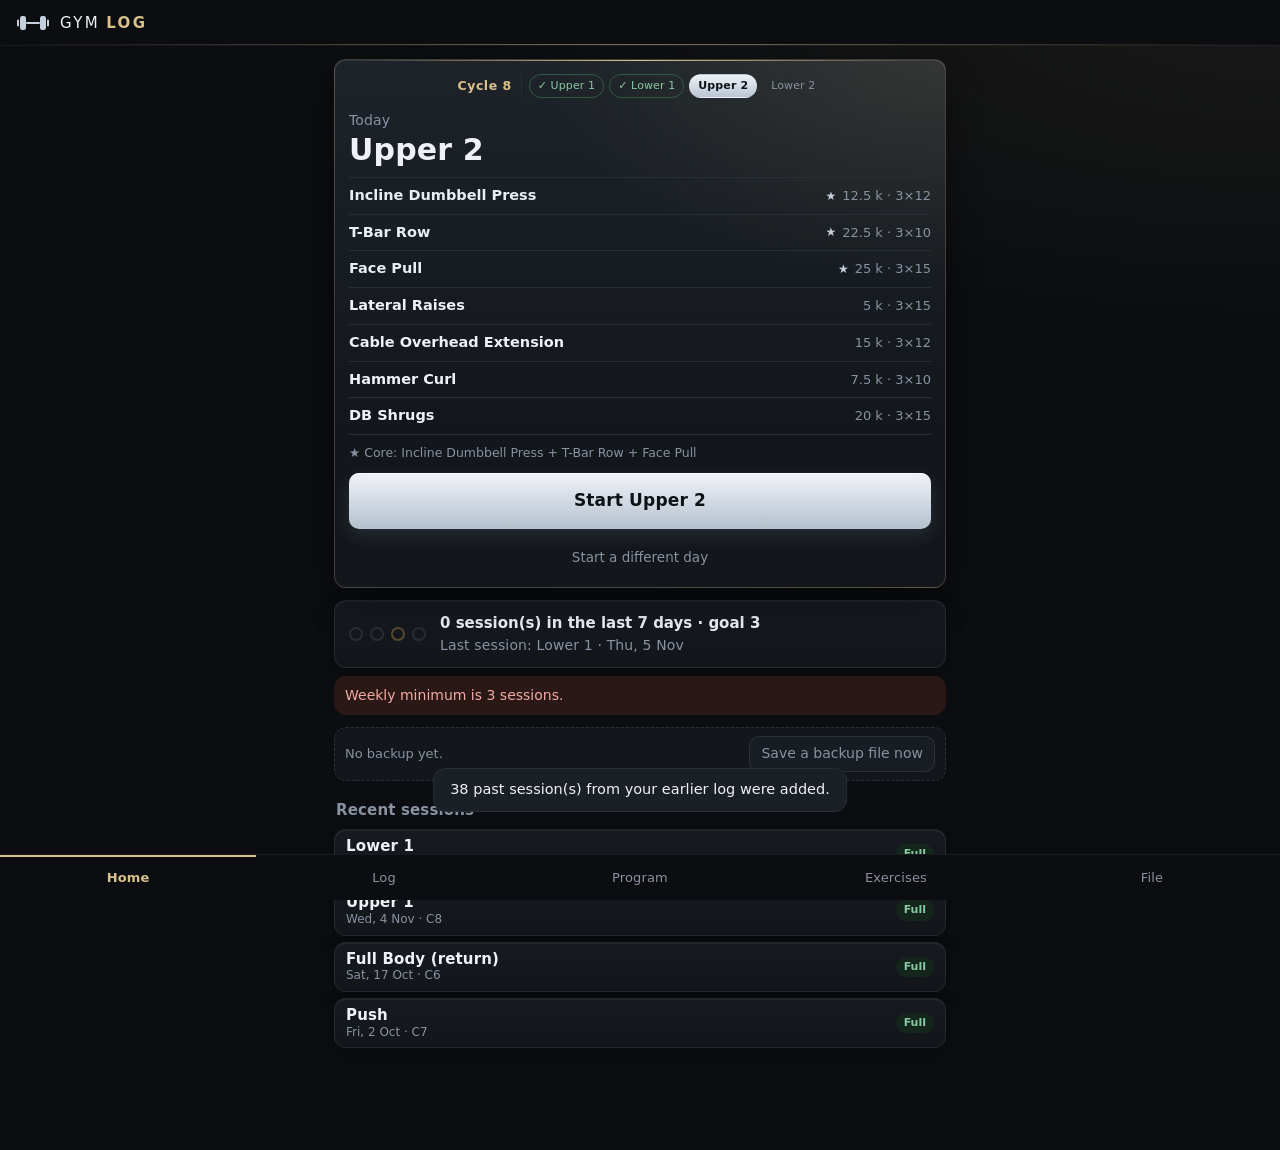
==== gym/index.html @ 4457ee37 "Gym v47: restore card style on logging page, faint red underline per exercise (Granite) Co-Authored-" ====
<!doctype html>
<html lang="en" dir="ltr">
<head>
<meta charset="utf-8">
<meta name="viewport" content="width=device-width,initial-scale=1,viewport-fit=cover">
<meta name="theme-color" content="#0e0e0f">
<meta name="robots" content="noindex,nofollow">
<link rel="manifest" href="manifest.webmanifest">
<link rel="icon" href="icon-192.png">
<link rel="apple-touch-icon" href="icon-192.png">
<title>Gym Log</title>
<style>
:root{--font:system-ui,"Noto Naskh Arabic","Segoe UI",Tahoma,sans-serif;--fnum:inherit;--rad:14px;--radb:11px;--radp:99px;--bw:1px;--sh:none;--ttl:none;--ls:0;--bg:#0e0e0f;--s1:#17171a;--s2:#202024;--bd:#2d2d33;--tx:#ece8e1;--mu:#968f85;--ac:#c38d4f;--ac2:#e2b37c;--ok:#7bb072;--mid:#d6b05a;--bad:#d06c57;--onac:#160e05;--hero:#1d1810;--tx2:#cfc6b8;--ph:#55504a;--okbd:#3b5a37;--okbg:#1c2a1a;--midbd:#5c4d2a;--midbg:#2b2616;--badbg:#2a1a15;--acbd:#4a3a28;--acbg:#33261a;--oktx:#a6d69c;--midtx:#e5c97f;--badtx:#f0b3a3}
*{box-sizing:border-box;-webkit-tap-highlight-color:transparent}
html,body{margin:0;background:var(--bg);color:var(--tx);font:16px/1.5 var(--font)}
body{padding-bottom:calc(74px + env(safe-area-inset-bottom))}
button,input,select,textarea{font:inherit;color:inherit}
.en{direction:ltr;unicode-bidi:isolate}
.top{position:sticky;top:0;z-index:5;background:var(--bg);display:flex;align-items:center;gap:8px;padding:calc(12px + env(safe-area-inset-top)) 16px 10px;border-bottom:1px solid var(--bd)}
.brand{font-weight:800;font-size:18px;flex:1}
.lang{background:var(--s2);border:1px solid var(--bd);border-radius:99px;padding:5px 12px;font-size:14px;color:var(--ac2);font-weight:700}
main{padding:14px 14px 28px;max-width:640px;margin:0 auto}
.tabs{position:fixed;bottom:0;left:0;right:0;display:grid;grid-template-columns:repeat(5,1fr);background:var(--s1);border-top:1px solid var(--bd);padding-bottom:env(safe-area-inset-bottom);z-index:6}
.tabs button{background:none;border:0;color:var(--mu);padding:13px 2px;font-size:13px;white-space:nowrap}
.tabs button.on{color:var(--ac2);font-weight:700;box-shadow:inset 0 2px 0 var(--ac)}
.card{background:var(--s1);border:1px solid var(--bd);border-radius:14px;padding:14px;margin-bottom:12px}
.card.hl{border-color:var(--ac)}
.big{font-size:26px;font-weight:800;line-height:1.25;margin:2px 0 6px}
.mu{color:var(--mu);font-size:14px}
.btn{display:inline-flex;align-items:center;justify-content:center;gap:6px;border:1px solid var(--bd);background:var(--s2);border-radius:11px;padding:11px 14px;font-size:15px;cursor:pointer;min-height:44px}
.btn:active{transform:scale(.98)}
.btn.pri{background:var(--ac);border-color:var(--ac);color:var(--onac);font-weight:800}
.btn.w{width:100%}
.btn.sm{padding:6px 11px;font-size:14px;min-height:36px}
.btn.dan{color:var(--bad)}
.btn.ghost{background:none;border-color:transparent}
.mt{margin-top:10px}
.grid3{display:grid;grid-template-columns:repeat(3,1fr);gap:8px;margin-bottom:12px}
.row{display:flex;align-items:center;gap:8px;flex-wrap:wrap}
.sp{flex:1}
.warn{margin-top:10px;padding:9px 11px;border-radius:10px;background:var(--badbg);color:var(--badtx);font-size:14px}
.note-ok{margin-top:10px;padding:9px 11px;border-radius:10px;background:var(--okbg);color:var(--oktx);font-size:14px}
.list .it{display:flex;align-items:center;gap:10px;padding:11px 0;border-bottom:1px solid var(--bd);cursor:pointer}
.list .it:last-child{border-bottom:0}
.pill{font-size:12px;padding:2px 8px;border-radius:99px;border:1px solid var(--bd);color:var(--mu);white-space:nowrap}
.pill.full{color:var(--ok);border-color:var(--okbd)}
.pill.core{color:var(--mid);border-color:var(--midbd)}
.tag{font-size:11px;padding:1px 7px;border-radius:99px;background:var(--acbg);color:var(--ac2);white-space:nowrap}
h2{font-size:15px;color:var(--mu);font-weight:600;margin:18px 2px 8px}
.empty{text-align:center;color:var(--mu);padding:30px 10px}
/* ---- session (compact) ---- */
#sess{position:fixed;inset:0;background:var(--bg);z-index:20;overflow-y:auto;-webkit-overflow-scrolling:touch}
.shead{position:sticky;top:0;z-index:2;background:var(--bg);display:flex;align-items:center;gap:10px;padding:calc(8px + env(safe-area-inset-top)) 10px 8px;border-bottom:1px solid var(--bd)}
.stitle{font-weight:800;font-size:18px;flex:1}
.corec{font-size:13px;padding:4px 10px;border-radius:99px;background:var(--s2);color:var(--mu);white-space:nowrap}
.corec.done{background:var(--okbg);color:var(--ok)}
.sbody{padding:10px 10px calc(24px + env(safe-area-inset-bottom));max-width:640px;margin:0 auto}
.meta{display:flex;gap:8px;padding:8px 10px}
.meta label{flex:1;display:flex;align-items:center;gap:6px;font-size:13px;color:var(--mu)}
.meta .inp{min-height:36px;padding:5px 8px}
.inp{background:var(--bg);border:1px solid var(--bd);border-radius:10px;padding:9px 10px;min-height:44px;width:100%;outline:none}
.inp:focus{border-color:var(--ac)}
.ex{padding:10px 11px;margin-bottom:8px;border-radius:12px}
.ex.core{border-inline-start:3px solid var(--ac)}
.exh{display:flex;align-items:center;gap:7px}
.exname{background:none;border:0;padding:0;font-weight:800;font-size:16px;text-align:start;cursor:pointer}
.chk{margin-inline-start:auto;color:var(--ok);font-weight:800}
.lastl{font-size:12.5px;color:var(--mu);margin-top:1px;white-space:nowrap;overflow:hidden;text-overflow:ellipsis}
.pmsg{font-size:12.5px;border-radius:8px;padding:4px 8px;margin-top:6px;font-weight:600}
.pmsg.ok{background:var(--okbg);color:var(--oktx)}
.pmsg.mid{background:var(--midbg);color:var(--midtx)}
.pmsg.bad{background:var(--badbg);color:var(--badtx)}
.tnote{font-size:13px;color:var(--tx2);background:var(--s2);border-radius:8px;padding:6px 9px;margin-top:7px}
.erow{display:flex;align-items:flex-end;gap:6px;flex-wrap:wrap;margin-top:8px}
.cell{display:flex;flex-direction:column;align-items:center;gap:1px}
.cell .lb{font-size:10.5px;color:var(--mu);line-height:1.2}
.cell .inp{width:46px;min-height:40px;padding:6px 2px;text-align:center;font-weight:700;font-size:17px}
.cell.wc .inp{width:62px;border-color:var(--acbd)}
.cell .inp::placeholder{color:var(--ph);font-weight:500}
.sb{width:34px;height:40px;border-radius:9px;border:1px solid var(--bd);background:var(--s2);font-size:17px;padding:0}
.eopt{display:flex;align-items:center;gap:6px;margin-top:8px}
.cl{display:inline-flex;align-items:center;gap:6px;font-size:13.5px;border:1px solid var(--bd);border-radius:99px;padding:4px 11px 4px 8px;cursor:pointer}
.cl input{width:18px;height:18px;accent-color:var(--ac);margin:0}
.cl.on{border-color:var(--okbd);color:var(--ok)}
.mini{font-size:13px;border:1px solid var(--bd);background:none;border-radius:99px;padding:4px 11px;color:var(--mu)}
.mini.on{color:var(--ac2);border-color:var(--midbd)}
.ex .noteI{margin-top:7px;min-height:38px;padding:6px 9px;font-size:14px}
.endbar{display:grid;grid-template-columns:1fr 1fr;gap:8px;margin-top:6px}
/* ---- modal ---- */
#modal{position:fixed;inset:0;background:rgba(0,0,0,.6);z-index:40;display:flex;align-items:flex-end;justify-content:center}
#modal[hidden],#sess[hidden],[hidden]{display:none!important}
.mbox{background:var(--s1);border:1px solid var(--bd);border-radius:18px 18px 0 0;width:100%;max-width:640px;max-height:88vh;overflow-y:auto;padding:16px 16px calc(18px + env(safe-area-inset-bottom))}
.mbox h3{margin:0 0 10px;font-size:18px}
.fld{display:flex;flex-direction:column;gap:4px;margin-bottom:10px;font-size:13px;color:var(--mu)}
.fgrid{display:grid;grid-template-columns:repeat(3,1fr);gap:8px}
pre.cardtxt{white-space:pre-wrap;background:var(--bg);border:1px solid var(--bd);border-radius:10px;padding:12px;font:14px/1.6 system-ui,sans-serif;margin:0 0 12px;unicode-bidi:plaintext}
.chips{display:flex;gap:6px;overflow-x:auto;margin-bottom:12px}
.chips button{flex:none;border:1px solid var(--bd);background:var(--s1);border-radius:99px;padding:8px 14px;color:var(--mu)}
.chips button.on{background:var(--ac);border-color:var(--ac);color:var(--onac);font-weight:800}
.prow{display:flex;align-items:center;gap:8px;padding:10px 0;border-bottom:1px solid var(--bd)}
.prow:last-child{border-bottom:0}
.prow .nm{font-weight:700}
.icb{background:var(--s2);border:1px solid var(--bd);border-radius:9px;width:36px;height:36px;display:inline-flex;align-items:center;justify-content:center;flex:none}
#toast{position:fixed;left:50%;bottom:calc(88px + env(safe-area-inset-bottom));transform:translateX(-50%);background:var(--s2);border:1px solid var(--bd);padding:10px 16px;border-radius:12px;font-size:14.5px;z-index:60;opacity:0;pointer-events:none;transition:opacity .2s;max-width:90vw;text-align:center}
#toast.on{opacity:1}
table.h{width:100%;border-collapse:collapse;font-size:14px}
table.h td{padding:8px 4px;border-bottom:1px solid var(--bd)}
select.inp{appearance:auto}
.btn.rec{border:2px solid var(--ok);color:var(--oktx);background:var(--okbg)}
.btn.rec{white-space:nowrap}
.btn.rec::after{content:' ✓';color:var(--ok)}
#sess .shead{padding-bottom:10px}
.pbar{height:3px;background:var(--s2);position:sticky;top:calc(52px + env(safe-area-inset-top));z-index:2}
.pbar i{display:block;height:100%;width:0;background:var(--ok);transition:width .25s}
.sbody{padding-bottom:calc(28px + env(safe-area-inset-bottom))!important}
.meta2{display:flex;gap:8px;margin-bottom:10px}
.meta2 label{flex:1;display:flex;flex-direction:column;gap:3px;font-size:12px;color:var(--mu)}
.meta2 label.cy{flex:.45}
.meta2 .inp{min-height:40px;padding:6px 9px}
.ex{padding:12px 12px 12px;margin-bottom:12px;border-radius:14px;border-inline-start-width:1px}
.ex.core{border-inline-start:4px solid var(--ac)}
.ex.dn{border-color:var(--okbd);background:var(--okbg)}
.ex.dn.core{border-inline-start-color:var(--ok)}
.exno{flex:none;width:24px;height:24px;border-radius:50%;background:var(--s2);color:var(--mu);font-size:13px;font-weight:700;display:inline-flex;align-items:center;justify-content:center}
.ex.dn .exno{background:var(--ok);color:var(--onac)}
.exname{font-size:18px;font-weight:800;flex:1;min-width:0}
.tgt{display:flex;flex-wrap:wrap;gap:4px 10px;align-items:baseline;margin:6px 0 0;font-size:13px;color:var(--mu)}
.tgt b{color:var(--tx);font-size:14px}
.wrow{display:flex;align-items:center;gap:8px;margin-top:12px;background:var(--bg);border:1px solid var(--acbd);border-radius:12px;padding:6px 8px}
.wrow .lb2{font-size:12px;color:var(--mu);width:44px;flex:none}
.wrow .wi{flex:1;min-width:0;text-align:center;font-size:24px;font-weight:800;min-height:48px;border:0;background:none;padding:0}
.wrow .un{font-size:13px;color:var(--mu);width:14px}
.sb2{width:48px;height:48px;flex:none;border-radius:12px;border:1px solid var(--bd);background:var(--s2);font-size:26px;line-height:1;padding:0}
.sb2:active{background:var(--ac);color:var(--onac)}
.sets{display:flex;flex-wrap:wrap;gap:8px;margin-top:10px;align-items:flex-end}
.scell{flex:1;min-width:58px;display:flex;flex-direction:column;gap:2px;align-items:stretch}
.scell .lb{font-size:11px;color:var(--mu);text-align:center}
.scell .inp{height:56px;text-align:center;font-size:24px;font-weight:800;padding:0}
.sadd{display:flex;flex-direction:column;gap:4px}
.sadd .sb{width:40px;height:26px;font-size:16px;line-height:1}
.cl.big{padding:9px 16px 9px 12px;font-size:14.5px;min-height:44px}
.cl.big input{width:22px;height:22px}
.sfoot{position:static;display:flex;gap:8px;padding:6px 10px calc(28px + env(safe-area-inset-bottom));max-width:640px;margin:0 auto}
.sfoot .btn{min-height:52px;font-size:16px}
.sfoot .sp{flex:1}
.hero{border-color:var(--ac);background:linear-gradient(180deg,var(--hero) 0,var(--s1) 60%);padding:14px 14px 12px}
.hero.dim{opacity:.75}
.rot{display:flex;flex-wrap:wrap;justify-content:center;gap:5px;margin-bottom:12px}
.rs{font-size:11px;padding:3px 8px;border-radius:99px;border:1px solid var(--bd);color:var(--mu);white-space:nowrap}
.rs.ld{color:var(--ok);border-color:var(--okbd)}
.rs.nx{color:var(--onac);background:var(--ac);border-color:var(--ac);font-weight:800}
.hero .big{font-size:30px;margin:0 0 8px}
.xl{border-top:1px solid var(--bd);margin-top:4px}
.xr{display:flex;align-items:center;gap:6px;padding:7px 0;border-bottom:1px solid var(--bd);font-size:14.5px}
.xr .xn{flex:1;min-width:0;white-space:nowrap;overflow:hidden;text-overflow:ellipsis;font-weight:600}
.xr.c .xn{color:var(--ac2)}
.xr .xs{font-style:normal;color:var(--ac);font-size:12px}
.xr .xw{color:var(--mu);font-size:13px;white-space:nowrap}
.coreline{font-size:12.5px;color:var(--mu);margin-top:9px;line-height:1.5}
.big2{min-height:56px;font-size:17px}
.alt{margin-top:10px}
.alt summary{color:var(--mu);font-size:13.5px;padding:8px 2px;cursor:pointer;list-style:none;text-align:center}
.alt summary::-webkit-details-marker{display:none}
.alt[open] summary{color:var(--ac2)}
.wkc{display:flex;align-items:center;gap:14px;padding:11px 14px}
.dots{display:flex;gap:7px;direction:ltr}
.dots i{width:14px;height:14px;border-radius:50%;border:2px solid var(--bd)}
.dots i.goal{border-color:var(--midbd)}
.dots i.on{background:var(--ok);border-color:var(--ok)}
.wkt{font-weight:800;font-size:15px}
.bkn{display:flex;align-items:center;gap:10px;font-size:13px;color:var(--mu);background:var(--s1);border:1px dashed var(--bd);border-radius:12px;padding:8px 10px;margin-bottom:12px}
.bkn div{flex:1}
.sl{display:flex;flex-direction:column;gap:6px}
.sc{display:flex;align-items:center;gap:10px;padding:7px 11px;background:var(--s1);border:1px solid var(--bd);border-inline-start:4px solid var(--mu);border-radius:10px;cursor:pointer;min-height:48px}
.sc.full{border-inline-start-color:var(--ok)}.sc.core{border-inline-start-color:var(--mid)}.sc.part{border-inline-start-color:var(--bad)}
.sc:active{background:var(--s2)}
.sc .n{font-weight:800;font-size:15px;line-height:1.25}
.sc .d{font-size:12px;color:var(--mu);line-height:1.3}
.sc .sp{min-width:0}
.sc .st{font-size:11px;font-weight:700;padding:2px 8px;border-radius:99px;background:var(--s2);color:var(--mu);white-space:nowrap}
.sc.full .st{color:var(--ok);background:var(--okbg)}.sc.core .st{color:var(--mid);background:var(--midbg)}.sc.part .st{color:var(--bad);background:var(--badbg)}
html[data-th="plate"]{--bg:#0b0b0a;--s1:#151513;--s2:#1f1f1c;--bd:#3a3a33;--tx:#f3f1e8;--mu:#9b9887;--ac:#e9c232;--ac2:#ffe371;--ok:#6fcf6a;--mid:#e9c232;--bad:#ff5b3a;--onac:#111100;--hero:#1a1808;--tx2:#d6d3c2;--ph:#5a5848;--okbd:#2f5a2d;--okbg:#142414;--midbd:#6b5a00;--midbg:#2a2400;--badbg:#2e150e;--acbd:#5a4c10;--acbg:#231f08;--oktx:#9ae596;--midtx:#ffec7f;--badtx:#ff9a82;--font:"Bahnschrift","Arial Narrow","Roboto Condensed","Noto Sans Arabic",system-ui,sans-serif;--fnum:ui-monospace,"SF Mono",Menlo,Consolas,monospace;--rad:3px;--radb:3px;--radp:3px;--bw:2px;--sh:5px 5px 0 rgba(242,194,0,.16);--ttl:uppercase;--ls:.06em}
html[data-th="book"]{--bg:#efe6d0;--s1:#fbf6e8;--s2:#e9dfc6;--bd:#b9ad8e;--tx:#1f2430;--mu:#6a6552;--ac:#1f3a8a;--ac2:#15286b;--ok:#2f6b3a;--mid:#8a6a10;--bad:#a3341f;--onac:#ffffff;--hero:#f4ecd6;--tx2:#343a4a;--ph:#a39b82;--okbd:#9cc3a3;--okbg:#e3efdd;--midbd:#d3bd78;--midbg:#f6ecc8;--badbg:#f6ddd3;--acbd:#9aa8d6;--acbg:#e4e8f6;--oktx:#1f5a2c;--midtx:#6b5208;--badtx:#8a2a18;--font:Georgia,"Noto Naskh Arabic","Times New Roman",serif;--fnum:Georgia,serif;--rad:4px;--radb:4px;--radp:4px;--bw:1.5px;--sh:2px 3px 0 rgba(31,36,48,.14);--ttl:none;--ls:0}
html[data-th="pulse"]{--bg:#04080b;--s1:#08121a;--s2:#0d1d28;--bd:#14363f;--tx:#dff7f2;--mu:#6f9aa0;--ac:#19e3c1;--ac2:#6ff5de;--ok:#4be38a;--mid:#e8c04a;--bad:#ff6b6b;--onac:#02130f;--hero:#082228;--tx2:#b8dad6;--ph:#335259;--okbd:#1d5a3a;--okbg:#07201a;--midbd:#5a4a14;--midbg:#1f1a08;--badbg:#2a0f12;--acbd:#127a6b;--acbg:#06241f;--oktx:#8cf0b3;--midtx:#f0d27a;--badtx:#ff9d9d;--font:system-ui,"Noto Sans Arabic","Segoe UI",sans-serif;--fnum:ui-monospace,"SF Mono",Menlo,Consolas,monospace;--rad:6px;--radb:5px;--radp:5px;--bw:1px;--sh:0 0 14px rgba(25,227,193,.12);--ttl:uppercase;--ls:.12em}
html[data-th="dawn"]{--bg:#1a1535;--s1:#2a2147;--s2:#382d5c;--bd:#54467f;--tx:#f7eae0;--mu:#b3a3c8;--ac:#f1bc95;--ac2:#ffe0bf;--ok:#8fe3a8;--mid:#f1d49e;--bad:#ff8a7a;--onac:#2a1810;--hero:#3d2a55;--tx2:#e6d6e6;--ph:#7a6b99;--okbd:#3f7a58;--okbg:#1d3a33;--midbd:#8a6a2a;--midbg:#3a2f22;--badbg:#4a2530;--acbd:#a67a56;--acbg:#43303f;--oktx:#b6f0c6;--midtx:#fffac5;--badtx:#ffc0b6;--font:system-ui,"Noto Sans Arabic","Segoe UI",sans-serif;--fnum:inherit;--rad:24px;--radb:18px;--radp:99px;--bw:1px;--sh:0 8px 30px rgba(10,5,30,.35);--ttl:none;--ls:0}

/* ====== هيكل مشترك للثيمات (الشكل مش اللون بس) ====== */
.card,.ex,.sc,.bkn,.wrow,.warn,.note-ok,.tnote,.pmsg,.thm button{border-radius:var(--rad)}
.card,.ex,.sc,.wrow,.thm button{border-width:var(--bw)}
.card,.ex,.sc{box-shadow:var(--sh)}
.btn,.inp,.sb,.sb2,.icb,.cl,.lang,.mini,.chips button{border-radius:var(--radb)}
.pill,.tag,.rs,.corec,.sc .st{border-radius:var(--radp)}
.mbox{border-radius:var(--rad) var(--rad) 0 0}
.wi,.scell .inp,.cell .inp,.xw,.d,.wkt,.exno,.cycle,table.h td{font-family:var(--fnum)}
.big,.brand,.stitle,.exname,h2,.sc .n,.rs,.tabs button{text-transform:var(--ttl);letter-spacing:var(--ls)}
/* --- ورشة: ستنسل صناعي، شريط تحذير، ظل صلب --- */
html[data-th=plate] .hero{position:relative;overflow:hidden;padding-top:24px}
html[data-th=plate] .hero::before{content:'';position:absolute;top:0;left:0;right:0;height:10px;background:repeating-linear-gradient(-45deg,#f2c200 0 12px,#0b0b0a 12px 24px)}
html[data-th=plate] .big{font-weight:900}
html[data-th=plate] .btn.pri{box-shadow:4px 4px 0 #000;border:2px solid #000}
html[data-th=plate] .btn.pri:active{box-shadow:none;transform:translate(3px,3px)}
html[data-th=plate] .top{border-bottom:3px solid var(--ac)}
html[data-th=plate] .tabs{border-top:3px solid var(--ac)}
html[data-th=plate] .tabs button.on{background:var(--ac);color:#111;box-shadow:none}
html[data-th=plate] .sc{border-inline-start-width:8px}
html[data-th=plate] .ex.core{border-inline-start-width:8px}
html[data-th=plate] .scell .inp{background:#000;border:2px solid var(--bd)}
html[data-th=plate] .scell .inp:focus{border-color:var(--ac)}
/* --- دفتر: ورق مسطّر، حبر أزرق، كروت كأنها ملصوقة --- */
html[data-th=book] body,html[data-th=book] #sess{background-color:var(--bg);background-image:repeating-linear-gradient(transparent 0 31px,rgba(60,90,160,.2) 31px 32px),linear-gradient(90deg,transparent 0 46px,rgba(190,60,50,.35) 46px 47px,transparent 47px)}
html[data-th=book] .top,html[data-th=book] .shead{background:var(--bg)}
html[data-th=book] .top{border-bottom:2px double var(--bd)}
html[data-th=book] .big,html[data-th=book] .brand{font-style:italic;font-weight:700}
html[data-th=book] .card,html[data-th=book] .ex{background-image:none}
html[data-th=book] .hero{background:var(--hero);border-style:solid}
html[data-th=book] .sc:nth-child(odd){transform:rotate(-.35deg)}
html[data-th=book] .sc:nth-child(even){transform:rotate(.3deg)}
html[data-th=book] .btn.pri{box-shadow:2px 3px 0 rgba(31,36,48,.35)}
html[data-th=book] .tabs{background:var(--s1);border-top:2px double var(--bd)}
html[data-th=book] .scell .inp,html[data-th=book] .wrow{background:#fffdf5}
html[data-th=book] .inp{background:#fffdf5}
html[data-th=book] .mbox{background:var(--s1)}
/* --- نبض: شاشة قياس، شبكة، توهّج --- */
html[data-th=pulse] body,html[data-th=pulse] #sess{background-image:linear-gradient(rgba(25,227,193,.05) 1px,transparent 1px),linear-gradient(90deg,rgba(25,227,193,.05) 1px,transparent 1px);background-size:26px 26px}
html[data-th=pulse] .hero{border-color:var(--ac);box-shadow:0 0 0 1px var(--acbd),0 0 26px rgba(25,227,193,.22)}
html[data-th=pulse] .big{font-weight:700;text-shadow:0 0 14px rgba(25,227,193,.35)}
html[data-th=pulse] .btn.pri{box-shadow:0 0 18px rgba(25,227,193,.45);font-weight:800}
html[data-th=pulse] .top{border-bottom:1px solid var(--ac);box-shadow:0 2px 14px rgba(25,227,193,.18)}
html[data-th=pulse] .tabs{border-top:1px solid var(--ac)}
html[data-th=pulse] .pbar i{box-shadow:0 0 10px var(--ok)}
html[data-th=pulse] .dots i.on{box-shadow:0 0 8px var(--ok)}
html[data-th=pulse] .mu,html[data-th=pulse] h2,html[data-th=pulse] .scell .lb,html[data-th=pulse] .cell .lb{text-transform:uppercase;letter-spacing:.1em;font-size:11px}
html[data-th=pulse] .rs.nx{box-shadow:0 0 12px rgba(25,227,193,.55)}
/* --- فجر: زجاج وتدرّج السماء قبل الشروق --- */
html[data-th=dawn] body,html[data-th=dawn] #sess{background:linear-gradient(180deg,#141233 0%,#33204f 50%,#7a3a46 100%) fixed;color:var(--tx)}
html[data-th=dawn] .top,html[data-th=dawn] .shead{background:rgba(26,21,53,.55);-webkit-backdrop-filter:blur(14px);backdrop-filter:blur(14px);border-bottom-color:rgba(255,255,255,.1)}
html[data-th=dawn] .tabs{background:rgba(26,21,53,.7);-webkit-backdrop-filter:blur(16px);backdrop-filter:blur(16px);border-top-color:rgba(255,255,255,.1)}
html[data-th=dawn] .card,html[data-th=dawn] .ex,html[data-th=dawn] .sc,html[data-th=dawn] .bkn{background:rgba(255,255,255,.075);border-color:rgba(255,255,255,.16);-webkit-backdrop-filter:blur(14px);backdrop-filter:blur(14px)}
html[data-th=dawn] .hero{background:linear-gradient(145deg,rgba(220,175,140,.21),rgba(255,255,255,.07) 70%);border-color:rgba(225,185,150,.4)}
html[data-th=dawn] .ex.dn{background:rgba(143,227,168,.14)}
html[data-th=dawn] .btn{background:rgba(255,255,255,.1);border-color:rgba(255,255,255,.18)}
html[data-th=dawn] .btn.pri{background:linear-gradient(180deg,#fdd0aa,#e6b092);box-shadow:0 5px 16px rgba(220,160,120,.26)}
html[data-th=dawn] .inp,html[data-th=dawn] .wrow,html[data-th=dawn] .scell .inp{background:rgba(10,6,30,.35);border-color:rgba(255,255,255,.18)}
html[data-th=dawn] .mbox{background:#2a2147;border-radius:26px 26px 0 0}
html[data-th=dawn] .big{font-weight:700}
html[data-th=dawn] .rs.nx{box-shadow:0 3px 10px rgba(220,165,130,.28)}
html[data-th="x"]{--bg:#000000;--s1:#050505;--s2:#16181c;--bd:#2f3336;--tx:#e7e9ea;--mu:#71767b;--ac:#1d9bf0;--ac2:#6cc0f5;--ok:#00ba7c;--mid:#ffd400;--bad:#f4212e;--onac:#ffffff;--hero:#07121b;--tx2:#c4c9cc;--ph:#3e4144;--okbd:#0a5a40;--okbg:#04201a;--midbd:#665500;--midbg:#1c1800;--badbg:#2a0a0d;--acbd:#0f4a73;--acbg:#071b2b;--oktx:#4ddaa4;--midtx:#ffe566;--badtx:#ff8a92;--font:"TwitterChirp",-apple-system,"Segoe UI",Roboto,"Noto Sans Arabic",system-ui,sans-serif;--fnum:inherit;--rad:16px;--radb:9999px;--radp:9999px;--bw:1px;--sh:none;--ttl:none;--ls:0}
/* --- إكس: أسود خالص، فواصل رفيعة، أزرار كبسولة، أزرق --- */
html[data-th=x] .top{background:rgba(0,0,0,.72);-webkit-backdrop-filter:blur(14px);backdrop-filter:blur(14px);border-bottom:1px solid var(--bd)}
html[data-th=x] .brand{font-weight:800;font-size:20px}
html[data-th=x] .lang{background:none;color:var(--tx);font-weight:700}
html[data-th=x] .card,html[data-th=x] .sc,html[data-th=x] .ex,html[data-th=x] .bkn{background:#000}
html[data-th=x] .hero{background:#000;border-color:var(--bd)}
html[data-th=x] .big{font-weight:800}
html[data-th=x] .btn{background:none;border-color:#536471;color:var(--ac);font-weight:700}
html[data-th=x] .btn.pri{background:var(--ac);border-color:var(--ac);color:#fff;font-weight:800}
html[data-th=x] .btn.pri:active{background:#1a8cd8}
html[data-th=x] .btn.rec{border-color:var(--ok);color:var(--ok);background:none}
html[data-th=x] .rs{border-color:var(--bd)}
html[data-th=x] .rs.nx{background:var(--ac);border-color:var(--ac);color:#fff}
html[data-th=x] .xr{border-bottom-color:var(--bd)}
html[data-th=x] .xr.c .xn{color:var(--tx)}
html[data-th=x] .xr .xs{color:var(--ac)}
html[data-th=x] .tabs{background:rgba(0,0,0,.85);-webkit-backdrop-filter:blur(14px);backdrop-filter:blur(14px);border-top:1px solid var(--bd)}
html[data-th=x] .tabs button{position:relative;color:var(--tx);font-weight:500}
html[data-th=x] .tabs button.on{box-shadow:none;color:var(--tx);font-weight:800}
html[data-th=x] .tabs button.on::after{content:'';position:absolute;left:50%;bottom:6px;width:28px;height:4px;margin-left:-14px;border-radius:99px;background:var(--ac)}
html[data-th=x] .sc{border-inline-start-width:1px}
html[data-th=x] .sc.full .st{background:none;border:1px solid var(--okbd)}
html[data-th=x] .ex.core{border-inline-start:1px solid var(--bd)}
html[data-th=x] .ex.core .exname::after{content:' ★';color:var(--ac);font-size:13px}
html[data-th=x] .scell .inp,html[data-th=x] .inp,html[data-th=x] .wrow{background:#000;border-color:var(--bd);border-radius:12px}
html[data-th=x] .inp:focus{border-color:var(--ac);box-shadow:0 0 0 1px var(--ac)}
html[data-th=x] .pbar{background:var(--bd)}
html[data-th=x] .pbar i{background:var(--ac)}
html[data-th=x] .mbox{background:#000;border:1px solid var(--bd);border-radius:20px 20px 0 0}
html[data-th="granite"]{--bg:#0b0d10;--s1:#13171c;--s2:#1b2027;--bd:#272e37;--tx:#eef1f5;--mu:#8892a0;--ac:#c6d0dc;--ac2:#e9eef4;--ok:#86c9a1;--mid:#d4be86;--bad:#e07c72;--onac:#0e1217;--hero:#171c22;--tx2:#c8d0da;--ph:#4c5662;--okbd:#2f5a41;--okbg:#14261c;--midbd:#564b2c;--midbg:#221e14;--badbg:#2a1816;--acbd:#475364;--acbg:#171d24;--oktx:#a9e2bc;--midtx:#e8d6a6;--badtx:#f2aaa2;--font:system-ui,"Noto Sans Arabic","Segoe UI",sans-serif;--fnum:inherit;--rad:12px;--radb:10px;--radp:99px;--bw:1px;--sh:0 8px 22px rgba(0,0,0,.35);--ttl:none;--ls:.01em}
html[data-th="sand"]{--bg:#ede4d3;--s1:#f8f2e6;--s2:#e6dac4;--bd:#cdbd9f;--tx:#2b211a;--mu:#7a6a58;--ac:#a4622d;--ac2:#7b4519;--ok:#46763a;--mid:#98701a;--bad:#a8402c;--onac:#fff7ea;--hero:#f3e8d2;--tx2:#463629;--ph:#b3a487;--okbd:#a7c79c;--okbg:#e4efdb;--midbd:#dcc486;--midbg:#f6ebc8;--badbg:#f5dcd2;--acbd:#d9b48d;--acbg:#f2e2cd;--oktx:#2d5a24;--midtx:#6b4f0c;--badtx:#86301f;--font:system-ui,"Noto Sans Arabic","Segoe UI",sans-serif;--fnum:inherit;--rad:14px;--radb:12px;--radp:99px;--bw:1px;--sh:0 3px 14px rgba(90,60,25,.12);--ttl:none;--ls:0}
html[data-th="cedar"]{--bg:#0a110e;--s1:#101a16;--s2:#17251f;--bd:#27382f;--tx:#ebe7d6;--mu:#8da093;--ac:#deb966;--ac2:#fbdf9d;--ok:#7fc08a;--mid:#f0cb71;--bad:#d6735f;--onac:#1a1405;--hero:#13211a;--tx2:#cfd0bf;--ph:#475a4e;--okbd:#2f5a3b;--okbg:#112218;--midbd:#5f4d1e;--midbg:#241d0c;--badbg:#2a1913;--acbd:#5f5028;--acbg:#1d1c10;--oktx:#a8e0b0;--midtx:#fff4b2;--badtx:#f0b0a0;--font:system-ui,"Noto Naskh Arabic","Segoe UI",sans-serif;--fnum:Georgia,serif;--rad:8px;--radb:6px;--radp:6px;--bw:1px;--sh:none;--ttl:none;--ls:.02em}
html[data-th="obsidian"]{--bg:#09090a;--s1:#121214;--s2:#1b1b1e;--bd:#27272b;--tx:#f1efec;--mu:#8b8a8e;--ac:#c0343c;--ac2:#ee6e75;--ok:#6fbf84;--mid:#d8b45a;--bad:#ff6a62;--onac:#ffffff;--hero:#1a1012;--tx2:#cfccca;--ph:#4b4a4f;--okbd:#2c5a3b;--okbg:#11221a;--midbd:#5a4a22;--midbg:#241e0f;--badbg:#2e1414;--acbd:#6e2227;--acbg:#251012;--oktx:#9fe0b3;--midtx:#ecd08c;--badtx:#ffaaa4;--font:system-ui,"Noto Sans Arabic","Segoe UI",sans-serif;--fnum:inherit;--rad:6px;--radb:5px;--radp:5px;--bw:1px;--sh:none;--ttl:none;--ls:0}
/* --- جرانيت: رمادي فولاذي هادي، لمعة رفيعة --- */
html[data-th=granite]{--gd:#d8c18c;--gd2:#b99f68}
html[data-th=granite] body{background:radial-gradient(90% 40% at 100% 0,rgba(216,193,140,.07),transparent 70%),#0b0d10}
html[data-th=granite] .top{background:#0b0d10;border-bottom:0;position:sticky;box-shadow:0 1px 0 rgba(255,255,255,.05)}
html[data-th=granite] .top::after{content:'';position:absolute;left:0;right:0;bottom:0;height:1px;background:linear-gradient(90deg,transparent,rgba(216,193,140,.55),transparent)}
html[data-th=granite] .card,html[data-th=granite] .ex,html[data-th=granite] .sc{background:linear-gradient(180deg,#171b21,#12161b);border:1px solid rgba(255,255,255,.07);box-shadow:inset 0 1px 0 rgba(255,255,255,.05),0 6px 18px rgba(0,0,0,.28)}
html[data-th=granite] .hero{position:relative;background:radial-gradient(110% 70% at 100% 0,rgba(216,193,140,.12),transparent 60%),linear-gradient(180deg,#1d2329,#13171c 70%);border-color:rgba(216,193,140,.22);box-shadow:inset 0 1px 0 rgba(255,255,255,.08),0 14px 34px rgba(0,0,0,.45)}
html[data-th=granite] .hero::before{content:'';position:absolute;left:22px;right:22px;top:0;height:1px;background:linear-gradient(90deg,transparent,var(--gd),transparent)}
html[data-th=granite] .btn{background:#181d23;border:1px solid rgba(255,255,255,.09)}
html[data-th=granite] .btn.pri{background:linear-gradient(180deg,#f1f4f8,#b4c0ce);color:#0e1217;border:0;font-weight:800;letter-spacing:.01em;box-shadow:inset 0 1px 0 rgba(255,255,255,.7),0 6px 18px rgba(150,170,195,.16)}
html[data-th=granite] .big{font-weight:700;letter-spacing:.005em}
html[data-th=granite] .mu{letter-spacing:.01em}
html[data-th=granite] .inp,html[data-th=granite] .wrow{background:#0e1115;border-color:rgba(255,255,255,.09)}
html[data-th=granite] .inp:focus{border-color:var(--gd);outline:0;box-shadow:0 0 0 3px rgba(216,193,140,.14)}
html[data-th=granite] .rs.nx{background:linear-gradient(180deg,#eef2f6,#b9c5d2);border-color:transparent;color:#0e1217}
html[data-th=granite] .tabs{background:#0b0d10;border-top:1px solid rgba(255,255,255,.06)}
html[data-th=granite] .tabs button.on{color:var(--gd);box-shadow:inset 0 2px 0 var(--gd)}
html[data-th=granite] .cyb,html[data-th=granite] .cstar,html[data-th=granite] .dsec b{color:var(--gd)}
html[data-th=granite] .tag{background:rgba(216,193,140,.1);color:var(--gd)}
html[data-th=granite] .brand .wm b{color:var(--gd)!important}
html[data-th=granite] .chips button.on{background:linear-gradient(180deg,#eef2f6,#b4c0ce);border-color:transparent;color:#0e1217}
/* --- رمال: دافي وهادي، برونزي، خطوط ناعمة --- */
html[data-th=sand] .big,html[data-th=sand] .stitle,html[data-th=sand] .exname{font-family:Georgia,"Noto Naskh Arabic",serif;font-weight:700}
html[data-th=sand] .hero{background:linear-gradient(180deg,#f6ecd7,#f8f2e6 70%)}
html[data-th=sand] .btn.pri{background:linear-gradient(180deg,#b9733a,#a4622d);box-shadow:0 5px 14px rgba(164,98,45,.35)}
html[data-th=sand] .top,html[data-th=sand] .tabs{background:rgba(248,242,230,.92)}
html[data-th=sand] .inp,html[data-th=sand] .wrow,html[data-th=sand] .scell .inp{background:#fffaf0}
html[data-th=sand] .mbox{background:var(--s1)}
/* --- أرز: أخضر داكن وذهب قديم، خط سيريف للعناوين --- */
html[data-th=cedar] .big,html[data-th=cedar] .stitle,html[data-th=cedar] .exname,html[data-th=cedar] h2{font-family:Georgia,"Noto Naskh Arabic",serif}
html[data-th=cedar] .big{font-weight:700}
html[data-th=cedar] .card,html[data-th=cedar] .ex,html[data-th=cedar] .sc{border-color:#2f4136}
html[data-th=cedar] .hero{border-color:var(--ac);box-shadow:inset 0 0 0 4px #0a110e,inset 0 0 0 5px rgba(201,162,75,.35)}
html[data-th=cedar] .btn.pri{background:linear-gradient(180deg,#dcbb67,#c9a24b);box-shadow:0 4px 14px rgba(201,162,75,.25)}
html[data-th=cedar] .top{border-bottom:1px solid rgba(201,162,75,.35)}
html[data-th=cedar] .tabs{border-top:1px solid rgba(201,162,75,.35)}
/* --- أوبسيديان: أسود عميق، أحمر قاني واحد، صرامة --- */
html[data-th=obsidian] .hero{border-color:var(--bd);border-inline-start:4px solid var(--ac);background:linear-gradient(90deg,rgba(192,52,60,.1),var(--s1) 40%)}
html[data-th=obsidian] .big{font-weight:800;letter-spacing:-.01em}
html[data-th=obsidian] .btn.pri{background:var(--ac);box-shadow:0 6px 18px rgba(192,52,60,.35)}
html[data-th=obsidian] .top{border-bottom-color:var(--bd)}
html[data-th=obsidian] .ex.core{border-inline-start:3px solid var(--ac)}
/* --- الشعار: علامة بار + كلمة بوزنين --- */
.brand{display:flex;align-items:center;gap:10px;flex:1;text-transform:none;letter-spacing:0}
.brand .lg{width:34px;height:22px;flex:none;color:var(--ac)}
.brand .wm{display:flex;align-items:baseline;gap:7px;direction:ltr}
.brand .wm i{font-style:normal;font-weight:300;font-size:14px;letter-spacing:.34em;color:var(--tx);opacity:.9;margin-inline-end:-2px}
.brand .wm b{font-weight:900;font-size:21px;letter-spacing:.06em;color:var(--ac2)}
.brand .wm::after{content:'';align-self:center;width:18px;height:2px;border-radius:2px;background:var(--ac);opacity:.7;margin-inline-start:2px}
html[data-th=plate] .brand .wm b{letter-spacing:.1em;font-weight:900}
html[data-th=plate] .brand .wm i{font-weight:700}
html[data-th=book] .brand .wm i,html[data-th=book] .brand .wm b{font-style:italic;font-family:Georgia,serif;letter-spacing:.04em}
html[data-th=book] .brand .wm i{font-weight:400;letter-spacing:.2em}
html[data-th=pulse] .brand .wm b{text-shadow:0 0 14px rgba(25,227,193,.6)}
html[data-th=dawn] .brand .wm b{background:linear-gradient(90deg,#ffe0bf,#f1bc95);-webkit-background-clip:text;background-clip:text;color:transparent}
html[data-th=x] .brand .wm i{font-weight:400}
html[data-th=x] .brand .wm b{letter-spacing:.02em}
html[data-th=cedar] .brand .wm b,html[data-th=cedar] .brand .wm i{font-family:Georgia,serif}
html[data-th=sand] .brand .wm b{font-family:Georgia,serif}
html[data-th=obsidian] .brand .wm b{color:var(--ac2)}
/* --- قايمة الثيمات --- */
.dd{position:relative}
.dd-cur{width:100%;display:flex;align-items:center;gap:12px;background:var(--s2);border:1px solid var(--bd);border-radius:var(--radb);padding:10px 12px;min-height:56px;font-size:16px;font-weight:700;text-align:start}
.dd-cur .ch{margin-inline-start:auto;transition:transform .2s;color:var(--mu)}
.dd.open .dd-cur{border-color:var(--ac)}.dd.open .ch{transform:rotate(180deg)}
.dd-list{margin-top:8px;border:1px solid var(--bd);border-radius:var(--rad);background:var(--s2);max-height:56vh;overflow-y:auto;box-shadow:0 14px 34px rgba(0,0,0,.35)}
.dd-opt{width:100%;display:flex;align-items:center;gap:12px;background:none;border:0;border-bottom:1px solid var(--bd);padding:10px 12px;font-size:15.5px;font-weight:600;text-align:start;color:var(--tx)}
.dd-opt:last-child{border-bottom:0}
.dd-opt.on{background:var(--acbg);color:var(--ac2)}
.dd-opt small{display:block;font-size:12px;font-weight:400;color:var(--mu)}
.sw{flex:none;width:58px;height:40px;border-radius:9px;border:1px solid var(--bd);display:flex;align-items:center;justify-content:center}
.sw i{display:flex;flex-direction:column;gap:4px;width:70%;padding:5px 6px;border:1px solid;border-radius:5px}
.sw b{display:block;height:3px;width:85%;border-radius:2px}
.sw u{display:block;height:6px;width:100%;border-radius:3px}
html[data-th] .brand .wm b,html .brand .wm b{font-family:inherit;font-style:normal;font-weight:800;font-size:14px;letter-spacing:.04em;color:var(--tx);opacity:.95;text-shadow:none;background:none;-webkit-background-clip:border-box;background-clip:border-box}
html[data-th=book] .brand .wm b{font-family:Georgia,serif;font-style:italic}
html[data-th=cedar] .brand .wm b,html[data-th=sand] .brand .wm b{font-family:Georgia,serif}
.brand .wm{gap:3px}
.brand .wm::after{display:none!important}
html[data-th] .brand .wm b,html .brand .wm b{font-size:12px;letter-spacing:.02em}
.brand .wm i{margin-inline-end:-.3em}
.ex.wn{border-color:var(--midbd);background:var(--midbg)}
.ex.wn.core{border-inline-start-color:var(--mid)}
.ex.wn .exno{background:var(--mid);color:var(--onac)}
.ex.wn .chk{color:var(--mid)}
html[data-th=dawn] .ex.wn{background:rgba(220,200,150,.13)}
.brand .lg{cursor:pointer;padding:9px 8px;box-sizing:content-box;margin:-9px -8px;-webkit-tap-highlight-color:transparent}
.brand .lg.spin{animation:lgspin .7s linear infinite}
@keyframes lgspin{to{transform:rotate(360deg)}}
.sysopt{display:flex;align-items:center;gap:10px;padding:12px;border:1px solid var(--bd);border-radius:var(--rad);margin-bottom:8px;background:var(--s1)}
.sysopt.on{border-color:var(--ac);background:var(--acbg)}
.sysc .big{margin-bottom:2px}
.prl .prow{cursor:pointer}
.prl .prow:active{background:var(--s2)}
.prow .exno{margin-inline-end:2px}
.lbd{display:flex;align-items:center;gap:6px;font-size:13px}.lbd select{padding:8px 6px;min-width:0;max-width:130px}
.dsec{margin:0 0 12px;font-size:15.5px;line-height:1.8}.dsec:last-child{margin-bottom:0}.dsec b{display:block;font-size:12.5px;color:var(--ac2);margin-bottom:2px}.dsec.k3 b{color:var(--bad)}.dsec.k4 b{color:var(--ok)}.cyb{font-size:12.5px;font-weight:800;letter-spacing:.04em;text-transform:none;color:var(--ac2);padding:3px 9px 3px 2px;margin-right:2px;border-right:1px solid var(--bd);white-space:nowrap;align-self:center}
.lbx{border-bottom:1px solid var(--bd)}.lbx:last-child{border-bottom:0}.lbx summary{list-style:none;display:flex;align-items:center;gap:8px;padding:12px 0;cursor:pointer}.lbx summary::-webkit-details-marker{display:none}.lbx summary .nm{font-weight:700;flex:1}.lbx .howto{margin:0 0 12px}.lbx .row{margin-bottom:12px}.lbx summary::after{content:'▾';color:var(--mu)}.lbx[open] summary::after{content:'▴'}
.howto{font-size:16px;line-height:1.8;background:var(--s2);border-radius:var(--rad);padding:12px 14px}
/* ---- أداء شاشة التمرين: من غير blur ولا ظلال، ورسم الكروت اللي ظاهرة بس ---- */
#sess .card,#sess .shead,#sess .btn,#sess .inp,#sess .wrow{-webkit-backdrop-filter:none!important;backdrop-filter:none!important;box-shadow:none!important;text-shadow:none!important}
#sess .ex{content-visibility:auto;contain-intrinsic-size:auto 330px}
#sess,html[data-th=dawn] #sess,html[data-th=pulse] #sess,html[data-th=book] #sess{background-attachment:scroll!important}
html[data-th=dawn] #sess{background:linear-gradient(180deg,#1b1640,#3a2352 60%,#5b2f45)!important}
html[data-th=dawn] #sess .ex,html[data-th=dawn] #sess .shead{background:rgba(255,255,255,.08)}
html[data-th=dawn] #sess .shead{background:#1d1844}
html[data-th=pulse] #sess{background-image:none!important}
html[data-th=book] #sess{background-image:none!important}
#sess *{transition:none!important}
#sess .ex{will-change:auto}

/* ===== شاشة الجلسة: تخطيط مضغوط (v35) ===== */
#sess .ex{padding:9px 10px;margin-bottom:8px;contain-intrinsic-size:auto 175px}
#sess .exh{gap:6px}
#sess .exname{flex:1;min-width:0;text-align:start;font-size:16.5px;white-space:nowrap;overflow:hidden;text-overflow:ellipsis}
#sess .exno{width:22px;height:22px;font-size:12px}
#sess .cstar{color:var(--ac2);font-size:14px}
#sess .r2{display:flex;align-items:center;justify-content:space-between;gap:8px;margin-top:5px}
#sess .r2 .tgt{display:block;margin:0;flex:1;min-width:0;font-size:12px;line-height:1.4}
#sess .r2 .tgt b{font-size:14px;margin-inline-end:6px}
#sess .wrow{margin:0;padding:3px;gap:2px;flex:none}
#sess .wrow .wi{width:56px;flex:none;font-size:20px;min-height:38px}
#sess .wrow .un{width:auto;font-size:12px}
#sess .sb2{width:36px;height:38px;font-size:21px;border-radius:10px}
#sess .pmsg{font-size:12px;padding:3px 8px;margin-top:5px}
#sess .sets{margin-top:7px;gap:6px;align-items:center;flex-wrap:wrap}
#sess .scell{flex:1 1 44px;min-width:44px}
#sess .scell .inp{height:46px;font-size:20px}
#sess .sadd{flex-direction:column;gap:3px;flex:none}
#sess .sadd .sb{width:30px;height:21px;font-size:14px}
#sess .eopt{margin-top:7px;gap:6px;flex-wrap:wrap}
#sess .mini{font-size:13px;padding:5px 11px;min-height:32px}
#sess .mini.fill{color:var(--ac2);border-color:var(--acbd)}
#sess .cl.big{padding:4px 10px 4px 8px;min-height:32px;font-size:13px}
#sess .cl.big input{width:18px;height:18px}
#sess .meta2{gap:8px;margin-bottom:8px}
#sess .meta2 .inp{min-height:38px;font-size:14px}

/* ===== v37: تدوين خفيف: خلفية سوداء، من غير زخرفة ===== */
#sess .ex,html[data-th] #sess .ex{background:#000!important;border:1px solid var(--bd)!important;border-inline-start-width:3px!important}
#sess .ex.dn{border-color:var(--okbd)!important}
#sess .ex.wn{border-color:var(--midbd)!important}
#sess .ex .inp,#sess .ex .wrow{background:#0c0c0c!important;border-color:var(--bd)}
#sess .nrow{display:flex;gap:6px;margin-top:7px;align-items:center}
#sess .nrow .noteI{flex:1;min-width:0;height:36px;font-size:13.5px;padding:0 10px;margin:0}
#sess .nrow .mini{flex:none;white-space:nowrap}
#sess .tnote{background:#0c0c0c;margin-top:6px;line-height:1.6}
#sess .tnote .pmsg{margin-top:5px}
.srow{display:flex;gap:8px;margin-bottom:8px}.srow .inp{flex:1;min-width:0}.srow .btn{flex:none;white-space:nowrap;font-size:13px;padding:0 12px}
#sess .wrow{padding:3px 10px 3px 4px;gap:4px}#sess .wrow .wi{width:84px}

/* ===== v41: شعار GYM LOG + رقم النسخة ===== */
html .brand .wm{align-items:center;gap:6px}
html .brand .wm i,html[data-th] .brand .wm i{font-size:15px;font-weight:300;letter-spacing:.16em;margin:0;color:var(--tx);opacity:1}
html .brand .wm b,html[data-th] .brand .wm b{font-size:15px;font-weight:800;letter-spacing:.16em;color:var(--ac2);opacity:1}
.brand .wm .vn{font-style:normal;font-size:10px;font-weight:700;letter-spacing:.03em;color:var(--mu);border:1px solid var(--bd);border-radius:99px;padding:1px 7px;margin-inline-start:4px;line-height:1.5}
.lhist{margin-top:12px}.lht{font-size:13px;color:var(--mu);margin-bottom:4px}.lht b{color:var(--tx)}.tag.cnt{background:var(--s2);color:var(--tx2)}
html[data-th=granite] #sess .ex,html[data-th=granite] #sess .ex.dn,html[data-th=granite] #sess .ex.wn{border-bottom:2px solid rgba(224,124,114,.6)!important}
</style>
</head>
<body>
<header class="top">
  <div class="brand" id="brand"></div>
  <button class="btn sm pri" id="updBtn" hidden></button>
</header>
<main id="view"></main>
<nav class="tabs">
  <button data-tab="home" class="on"></button>
  <button data-tab="hist"></button>
  <button data-tab="prog"></button>
  <button data-tab="lib"></button>
  <button data-tab="data"></button>
</nav>
<section id="sess" hidden></section>
<div id="modal" hidden><div class="mbox"></div></div>
<div id="toast"></div>

<script>
'use strict';
const VER='47';
const KEY='gymlog.v1';
/* ================= اللغة / Language ================= */
const I18N={
en:{brand:'<svg class="lg" viewBox="0 0 34 22" fill="none" stroke="currentColor" stroke-width="2" stroke-linecap="round" aria-hidden="true"><path d="M11 11h12"/><rect x="5" y="5" width="4" height="12" rx="1.2" fill="currentColor"/><rect x="25" y="5" width="4" height="12" rx="1.2" fill="currentColor"/><path d="M2 8.5v5M32 8.5v5"/></svg><span class="wm"><i>GYM</i><b>LOG</b></span>',title:'Gym Log',langBtn:'عربي',tabs:['Home','Log','Program','Exercises','File'],update:'Update available — tap',
 next:'Next session',coreL:'Core',start:'Start',draftOpen:'Unsaved session in progress',draftEdit:'Editing a session',resume:'Continue',
 last7:'Last 7 days',sessions:'sessions',lastSess:'Last session',min3:'Weekly minimum is 3 sessions.',
 bkNone:'No backup yet.',bkAgo:n=>`Last backup was ${n} day(s) ago.`,bkWarn:' If Chrome data is cleared, the log goes with it.',bkNowBtn:'Save a backup file now',
 recent:'Recent sessions',st:{full:'Full',core:'Core',part:'Partial'},
 back:'Back',date:'Date',target:'Target',last:'Last',first:'First time',wt:'kg',clean:'Clean',note:'Note',tips:'Tips',notePh:'Note (optional)',
 save:'Save to log',saveEdit:'Save changes',shareW:'Share workout',discard:'Discard session',discardEdit:'Cancel editing',
 coreDone:'Core done ✓',coreN:(k,n)=>`Core ${k}/${n}`,noSets:'No sets logged yet',
 savedFull:'Saved ✓ Full session',savedCore:'Saved ✓ Core done — the day counts',saved:'Saved ✓',
 confNew:'There is an unsaved session. Discard it and start a new one?',confEditOver:'There is an unsaved session. Discard it and edit this one?',
 confDiscard:'Discard this session? Everything typed in it will be lost.',confCancelEdit:'Cancel editing?',
 pUp:(s,g)=>`Increase earned ↑ Move up and start at ${s}×8, build back to ${g}.`,pUpU:(s,g)=>`Increase earned ↑ (${s}×${g} clean on two days).`,
 pStuck:n=>`${n} sessions at this weight without earning an increase: check food, sleep, exercise order, or the weight itself.`,
 pQ1:(s,g)=>`Qualified 1 of 2: one more clean ${s}×${g} day to move up.`,
 sessCount:n=>`${n} session(s)`,noData:'Nothing logged yet',close:'Close',
 exPick:'Exercise progress',exPickPh:'Choose an exercise…',noSess:'No sessions yet. Start your first one from Home.',exN:n=>`${n} exercises`,
 copyCard:'Copy card',shareAI:'Share for analysis',edit:'Edit',del:'Delete',confDel:'Delete this session permanently?',copied:'Copied ✓',copyFail:'Could not copy',
 addEx:'+ New exercise',copyTpl:'Copy card',progHint:'An exercise repeated on two days (like Leg Curl) is tracked separately on each. The weight shown is the last one logged.',
 editEx:'Edit exercise',newEx:'New exercise',name:'Name',weight:'Weight (kg)',sets:'Sets',reps:'Reps',goal:'Increase goal',unit:'Unit',
 units:{'':'reps','ث':'sec','خطوة':'steps'},coreEx:'Core exercise',instr:'Instructions',tplHint:'This weight is only used the first time; after that the app uses your last logged weight.',
 saveB:'Save',cancel:'Cancel',nameReq:'Enter the exercise name',confDelEx:'Remove this exercise from the program? Its past log stays.',
 onPhone:'On this phone',lastBk:'Last backup',never:'Never',persisted:'Storage is protected: the browser will not clear it on its own when space runs low.',
 autoT:'Auto-save to a file',autoLinked:n=>`Linked to ${n}. Every session is saved into it.`,autoHint:'Link a file once, and every session will be written to it automatically.',linkB:'Link a file',relinkB:'Change file',
 bkT:'Backup',bkHint:'A readable .md file with your program and full log. Restore it with “Restore” if you change phones or Chrome data is cleared.',
 bkSave:'Save backup file',bkShare:'Send backup (Drive / WhatsApp)',restore:'Restore from file',
 csvT:'Excel',csvHint:'One row per exercise per session: date, exercise, weight, reps, clean or not.',csvB:'Download CSV file',cycleL:'Starting Cycle number (when there are no sessions)',ver:'App version',
 savedFile:'Saved to the file ✓',dlDone:'Backup saved to Downloads ✓',sent:'Sent ✓',sentText:'Sent as a message ✓',
 shareFail:e=>`Sharing isn't working here${e?' ('+e+')':''}. The file is in Downloads: send it from WhatsApp → Document.`,
 linked:'File linked ✓ every session will be saved into it',linkFail:'Could not link the file',restored:'Restored ✓',badFile:"This file isn't a backup from this app",
 confRestore:n=>`This backup has ${n} session(s). It will replace the data on this phone now. Continue?`,csvDone:'Excel file downloaded ✓',storeFail:'Could not save! Take a backup now',cycleSaved:'Saved',
 shared:'Shared ✓',copiedInstead:'Sharing unavailable — copied to clipboard ✓',
 aiHead:(d,c)=>`Workout log — ${d} (Cycle ${c})`,aiDate:'Date',aiCore:(k,n)=>`Core exercises done: ${k}/${n}`,
 aiUnits:'Weights are in kg per side / per dumbbell. Reps are listed per set (seconds or steps where noted).',
 aiRule:'Progression rule: add weight only after the full target (e.g. 3×12) is done with clean form on two separate days.',
 aiTarget:'Target',aiWeight:'Weight',aiSets:'Sets',aiForm:'Form',aiClean:'clean (no momentum, full control)',aiNotClean:'not marked clean',
 aiLast:'Previous',aiStatus:'Status',aiNote:'Note',aiNotDone:'Not done',aiCoreTag:'[core]',bw:'bodyweight',
 st2:{q1:'qualified 1 of 2',up:'increase earned',stuck:n=>`${n} sessions at this weight without an increase`},
 mdTitle:'Gym Log — Backup',mdExported:'Exported',mdSessions:'Sessions',mdProgram:'Program',mdLog:'Log (newest first)',
 mdCols:['#','Exercise','Weight','Target','Core','Notes'],mdSCols:['Exercise','Weight','Sets','Clean','Note'],mdData:'Data used by “Restore” in the app — do not edit',yes:'✓',
 csvH:['Date','Cycle','Day','Exercise','Weight','Sets','Set count','Total reps','Clean','Core','Note'],coreLine:'Core',themeT:'Theme',histNote:n=>`${n} past session(s) from your earlier log were added.`,todayL:'Today',otherDay:'Start a different day',newInstead:'Start a new session instead',weekOf:n=>`${n} session(s) in the last 7 days · goal 3`,
 syncT:'Encrypted auto-backup (GitHub)',syncHint:'After every session the whole log is encrypted on this phone and uploaded to your repo. Without the passphrase the file is unreadable.',
 syncRepo:'Repository (owner/name)',syncTok:'GitHub token (contents: write, this repo only)',syncP1:'Backup passphrase (8+ characters)',syncP2:'Repeat the passphrase',
 syncWarn:'Lose the passphrase and the backup cannot be opened. There is no recovery. Never send it to anyone.',
 syncEnable:'Enable and test now',syncNow:'Back up now',syncOffB:'Turn off',syncRestore:'Restore from GitHub',syncRestoreHint:'On a new phone: fill the repo, token and passphrase above, then tap Restore.',
 syncBusy:'Working… (encrypting takes a moment)',syncOK:'Backed up and verified ✓',syncOnL:'On',syncLast:'Last upload',syncNever:'Not yet',syncWait:n=>`${n} change(s) waiting for upload`,
 syncErr:e=>`Backup failed: ${e}`,syncBadIn:'Fill the token, a matching passphrase (8+ chars) and a valid repo name',
 syncPass:'Wrong passphrase',syncNoFile:'No backup found in the repo',syncConfOff:'Turn off auto-backup? The token is removed from this phone.',
 syncMiss:'Auto-backup has not reached GitHub for 3+ sessions. Open File and check.',storeMiss:'Storage',idbOn:'Stored in the browser database',
 migNote:'Program fixed: Shoulder Press is no longer core, Plank moved to the end of both Lower days.'
},
ar:{brand:'<svg class="lg" viewBox="0 0 34 22" fill="none" stroke="currentColor" stroke-width="2" stroke-linecap="round" aria-hidden="true"><path d="M11 11h12"/><rect x="5" y="5" width="4" height="12" rx="1.2" fill="currentColor"/><rect x="25" y="5" width="4" height="12" rx="1.2" fill="currentColor"/><path d="M2 8.5v5M32 8.5v5"/></svg><span class="wm"><i>GYM</i><b>LOG</b></span>',title:'Gym Log',langBtn:'EN',tabs:['الرئيسية','السجل','البرنامج','التمارين','الملف'],update:'فيه تحديث — اضغط',
 next:'الجلسة الجاية',coreL:'الأساسي',start:'ابدأ',draftOpen:'جلسة مفتوحة لسه ماتحفظتش',draftEdit:'تعديل جلسة',resume:'كمّل',
 last7:'آخر ٧ أيام',sessions:'جلسات',lastSess:'آخر جلسة',min3:'الحد الأدنى في الأسبوع ٣ جلسات.',
 bkNone:'لسه ماعملتش ولا نسخة احتياطية.',bkAgo:n=>`آخر نسخة احتياطية من ${n} يوم.`,bkWarn:' لو بيانات Chrome اتمسحت، السجل هيضيع معاها.',bkNowBtn:'احفظ نسخة في ملف دلوقتي',
 recent:'آخر الجلسات',st:{full:'كاملة',core:'الأساسي',part:'جزئية'},
 back:'رجوع',date:'التاريخ',target:'الهدف',last:'آخر مرة',first:'أول مرة',wt:'k',clean:'نضيف',note:'ملاحظة',tips:'تعليمات',notePh:'ملاحظة (اختياري)',
 save:'احفظ في السجل',saveEdit:'احفظ التعديل',shareW:'شارك التمرينة',discard:'إلغاء الجلسة',discardEdit:'إلغاء التعديل',
 coreDone:'الأساسي اتلعب ✓',coreN:(k,n)=>`الأساسي ${k}/${n}`,noSets:'مفيش ولا مجموعة متسجلة',
 savedFull:'اتحفظت ✓ جلسة كاملة',savedCore:'اتحفظت ✓ الأساسي اتلعب، اليوم محسوب',saved:'اتحفظت ✓',
 confNew:'فيه جلسة مفتوحة لسه ماتحفظتش. تمسحها وتبدأ جديدة؟',confEditOver:'فيه جلسة مفتوحة لسه ماتحفظتش. تمسحها وتعدّل دي؟',
 confDiscard:'تلغي الجلسة؟ اللي اتكتب فيها هيتمسح.',confCancelEdit:'تلغي التعديل؟',
 pUp:(s,g)=>`استحقيت الزيادة ↑ ادخل بالوزن الجديد ${s}×8 وابني لحد ${g}.`,pUpU:(s,g)=>`استحقيت تزوّد ↑ (${s}×${g} نضيفة في يومين).`,
 pStuck:n=>`${n} جلسات على نفس الوزن من غير ما تستحق زيادة: راجع الأكل، النوم، ترتيب التمارين، أو الوزن نفسه.`,
 pQ1:(s,g)=>`مؤهل ١ من ٢: يوم كمان ${s}×${g} نضيفة وتزوّد.`,
 sessCount:n=>`${n} جلسة`,noData:'لسه مفيش تسجيل',close:'قفل',
 exPick:'تقدّم تمرين',exPickPh:'اختار تمرين…',noSess:'لسه مفيش جلسات. ابدأ أول واحدة من الرئيسية.',exN:n=>`${n} تمارين`,
 copyCard:'انسخ الكارت',shareAI:'شارك للتحليل',edit:'عدّل',del:'امسح',confDel:'تمسح الجلسة دي نهائيًا؟',copied:'اتنسخ ✓',copyFail:'مقدرتش أنسخ',
 addEx:'+ تمرين جديد',copyTpl:'انسخ الكارت',progHint:'التمرين المتكرر في يومين (زي Leg Curl) ليه رقم منفصل في كل يوم. الوزن اللي ظاهر هو آخر وزن اتسجل.',
 editEx:'تعديل تمرين',newEx:'تمرين جديد',name:'الاسم',weight:'الوزن (k)',sets:'مجموعات',reps:'عدّات',goal:'هدف الزيادة',unit:'الوحدة',
 units:{'':'عدّة','ث':'ثانية','خطوة':'خطوة'},coreEx:'تمرين أساسي',instr:'تعليمات',tplHint:'الوزن هنا بيتستخدم أول مرة بس، بعدها التطبيق بياخد آخر وزن سجّلته.',
 saveB:'حفظ',cancel:'إلغاء',nameReq:'اكتب اسم التمرين',confDelEx:'تمسح التمرين من البرنامج؟ السجل القديم بتاعه هيفضل.',
 onPhone:'على الموبايل دلوقتي',lastBk:'آخر نسخة احتياطية',never:'ولا مرة',persisted:'المتصفح ثبّت التخزين: مش هيمسحه لوحده لو المساحة قلّت.',
 autoT:'الحفظ التلقائي في ملف',autoLinked:n=>`مربوط بـ ${n}. كل جلسة بتتحفظ فيه.`,autoHint:'اربط ملف مرة واحدة، وبعدها كل جلسة تتكتب فيه لوحدها.',linkB:'اربط ملف',relinkB:'غيّر الملف',
 bkT:'نسخة احتياطية',bkHint:'ملف .md مقروء فيه البرنامج والسجل كله. ترجّعه بـ «استرجاع» لو غيّرت الموبايل أو اتمسح Chrome.',
 bkSave:'احفظ نسخة في ملف',bkShare:'ابعت النسخة (Drive / واتساب)',restore:'استرجاع من ملف',
 csvT:'Excel',csvHint:'كل تمرين في كل جلسة في صف: التاريخ، التمرين، الوزن، العدّات، نضيف ولا لأ.',csvB:'نزّل ملف CSV',cycleL:'رقم الـ Cycle اللي تبدأ منه (لو مفيش جلسات)',ver:'إصدار التطبيق',
 savedFile:'اتحفظ في الملف ✓',dlDone:'النسخة نزلت في Downloads ✓',sent:'اتبعتت ✓',sentText:'اتبعتت كرسالة ✓',
 shareFail:e=>`المشاركة مش شغالة هنا${e?' ('+e+')':''}. الملف نزل في Downloads: ابعته من واتساب ← مستند`,
 linked:'الملف اتربط ✓ وكل جلسة هتتحفظ فيه',linkFail:'مقدرتش أربط الملف',restored:'اترجعت ✓',badFile:'الملف ده مش نسخة من التطبيق',
 confRestore:n=>`النسخة فيها ${n} جلسة. هتحل محل البيانات اللي على الموبايل دلوقتي. أكمّل؟`,csvDone:'ملف Excel نزل ✓',storeFail:'مقدرتش أحفظ! خد نسخة احتياطية فورًا',cycleSaved:'اتحفظ',
 shared:'اتشاركت ✓',copiedInstead:'المشاركة مش متاحة، اتنسخت ✓',
 aiHead:(d,c)=>`سجل تمرين — ${d} (Cycle ${c})`,aiDate:'التاريخ',aiCore:(k,n)=>`التمارين الأساسية اللي اتلعبت: ${k}/${n}`,
 aiUnits:'الأوزان بالكيلو لكل جنب / لكل دمبل. العدّات مكتوبة لكل مجموعة (بالثواني أو الخطوات لو مذكور).',
 aiRule:'قاعدة الزيادة: الوزن يزيد بس بعد ما الهدف كامل (زي ٣×١٢) يتلعب بأداء نضيف في يومين منفصلين.',
 aiTarget:'الهدف',aiWeight:'الوزن',aiSets:'المجموعات',aiForm:'الأداء',aiClean:'نضيف (من غير مرجحة وبتحكّم كامل)',aiNotClean:'مش متعلّم نضيف',
 aiLast:'المرة اللي فاتت',aiStatus:'الحالة',aiNote:'ملاحظة',aiNotDone:'ماتلعبش',aiCoreTag:'[أساسي]',bw:'وزن الجسم',
 st2:{q1:'مؤهل ١ من ٢',up:'استحق زيادة',stuck:n=>`${n} جلسات على نفس الوزن من غير زيادة`},
 mdTitle:'Gym Log — نسخة احتياطية',mdExported:'اتعملت',mdSessions:'الجلسات',mdProgram:'البرنامج',mdLog:'السجل (الأحدث الأول)',
 mdCols:['#','التمرين','الوزن','الهدف','أساسي','تعليمات'],mdSCols:['التمرين','الوزن','المجموعات','نضيف','ملاحظة'],mdData:'بيانات بيستخدمها زرار «استرجاع» في التطبيق — ماتعدّلهاش',yes:'✓',
 csvH:['التاريخ','Cycle','اليوم','التمرين','الوزن','المجموعات','عدد المجموعات','إجمالي العدّات','نضيف','أساسي','ملاحظة'],coreLine:'الأساسي',themeT:'الشكل',histNote:n=>`اتضاف ${n} جلسة من سجلك القديم.`,todayL:'النهارده',otherDay:'ابدأ يوم تاني',newInstead:'ابدأ جلسة جديدة بدلها',weekOf:n=>`${n} جلسة في آخر ٧ أيام · الهدف ٣`,
 syncT:'نسخة أوتوماتيك مشفّرة (GitHub)',syncHint:'بعد كل جلسة السجل كله بيتشفّر على الموبايل وبيترفع للريبو بتاعك. من غير العبارة السرية الملف مش بيتفتح.',
 syncRepo:'الريبو (صاحب/اسم)',syncTok:'توكن GitHub (صلاحية contents: write على الريبو ده بس)',syncP1:'العبارة السرية للنسخة (٨ حروف أو أكتر)',syncP2:'أعد كتابة العبارة',
 syncWarn:'لو ضيّعت العبارة، النسخة مش هتتفتح تاني ومفيش استرجاع. وماتبعتهاش لأي حد.',
 syncEnable:'فعّل وجرّب دلوقتي',syncNow:'خد نسخة دلوقتي',syncOffB:'إيقاف',syncRestore:'استرجاع من GitHub',syncRestoreHint:'على موبايل جديد: اكتب الريبو والتوكن والعبارة فوق، وبعدين دوس استرجاع.',
 syncBusy:'جاري الشغل… (التشفير بياخد ثواني)',syncOK:'النسخة اترفعت واتحققنا منها ✓',syncOnL:'شغّال',syncLast:'آخر رفع',syncNever:'لسه',syncWait:n=>`${n} تغيير مستني الرفع`,
 syncErr:e=>`النسخة فشلت: ${e}`,syncBadIn:'اكتب التوكن وعبارة سرية متطابقة (٨ حروف+) واسم ريبو صحيح',
 syncPass:'العبارة غلط',syncNoFile:'مفيش نسخة في الريبو',syncConfOff:'توقف النسخ الأوتوماتيك؟ التوكن هيتشال من الموبايل ده.',
 syncMiss:'النسخ الأوتوماتيك ماوصلش GitHub من ٣ جلسات أو أكتر. افتح «الملف» وراجع.',storeMiss:'التخزين',idbOn:'متخزّن في قاعدة بيانات المتصفح',
 migNote:'البرنامج اتصلّح: Shoulder Press خرج من الأساسي، والبلانك راح آخر يومين الرجل.'
}};
let LANG='en';
const T=()=>I18N[LANG];
const unitTxt=u=>u?(T().units[u]||u):'';

/* ================= أدوات ================= */
const AR='٠١٢٣٤٥٦٧٨٩';
const $=s=>document.querySelector(s);
const num=v=>{if(v==null)return NaN;const s=String(v).trim().replace(/[٠-٩]/g,d=>AR.indexOf(d)).replace(/[٫,]/g,'.');return s===''?NaN:Number(s)};
const esc=s=>String(s??'').replace(/[&<>"']/g,c=>({'&':'&amp;','<':'&lt;','>':'&gt;','"':'&quot;',"'":'&#39;'}[c]));
const uid=()=>Date.now().toString(36)+Math.random().toString(36).slice(2,7);
const today=()=>{const d=new Date();d.setMinutes(d.getMinutes()-d.getTimezoneOffset());return d.toISOString().slice(0,10)};
const loc=()=>LANG==='ar'?'ar-EG':'en-GB';
const fmtD=iso=>{try{return new Date(iso+'T12:00:00').toLocaleDateString(loc(),{weekday:'short',day:'numeric',month:'short'})}catch(e){return iso}};
const daysAgo=iso=>Math.round((new Date(today()+'T12:00:00')-new Date(iso+'T12:00:00'))/864e5);
const noW=w=>w===''||w==null||isNaN(+w)||+w===0;
const fw=w=>noW(w)?'—':(+w)+' k';
function toast(t){const el=$('#toast');el.textContent=t;el.classList.add('on');clearTimeout(toast.t);toast.t=setTimeout(()=>el.classList.remove('on'),t.length>45?5000:2200)}

/* ================= البيانات ================= */
function E(name,w,sets,reps,o={}){return{id:uid(),name,w,sets,reps,goal:o.goal??(o.unit?reps:Math.max(12,reps)),unit:o.unit||'',core:!!o.core,note:o.note||''}}
function seed(){
  const B='ممنوع تكتم نفسك: طلّع النفس مع المجهود.';
  return{v:1,settings:{cycle:8,lastBackup:null,lang:'en'},draft:null,sessions:[],program:{days:[
    {id:'U1',name:'Upper 1',ex:[
      E('Flat Dumbbell Press',15,3,12,{core:1,note:'التمرين الرئيسي. نزول بطيء، والكوع مايعدّيش مستوى الكتف.'}),
      E('Lat Pulldown',39,3,10,{core:1,note:'بالشدّاد. الكوع ينزل ناحية جنبك، والبار يوصل للصدر.'}),
      E('Shoulder Press',18,3,10,{core:1,note:'الإحماء إلزامي. لو فيه وجع في الكتف وقّف فورًا.'}),
      E('Triceps Pushdown',25,3,12),
      E('Biceps Curl',7.5,3,10,{note:'من غير مرجحة.'}),
      E("Farmer's Walk",20,3,25,{unit:'خطوة',note:'آخر تمرين. القبضة أول نقطة تلامس.'})]},
    {id:'L1',name:'Lower 1',ex:[
      E('Plank',0,3,45,{unit:'ث',core:1}),
      E('Leg Press',60,3,10,{core:1,note:'ادفع من كعبك، ومتنزلش أعمق من نقطة ما المؤخرة تتحرك. '+B}),
      E('Leg Extension',25,3,12),
      E('Leg Curl',25,3,12,{core:1,note:'من غير مرجحة، والنزول بطيء.'}),
      E('Calf Raises',25,3,15,{note:'وقفة ثانية فوق، ونزول لآخر مدى.'}),
      E('Wrist Curl + Reverse',20,2,15,{note:'على الكابل: الكف لفوق مرة، ولتحت مرة.'})]},
    {id:'U2',name:'Upper 2',ex:[
      E('Incline Dumbbell Press',15,3,12,{core:1,note:'التمرين الرئيسي.'}),
      E('T-Bar Row',20,3,10,{core:1,note:'الشدّاد إلزامي، والمسند على أعلى صدرك. '+B}),
      E('Face Pull',35,3,15,{core:1,note:'صحة الكتف وخلفيته.'}),
      E('Lateral Raises',7.5,3,15),
      E('Cable Overhead Extension',15,3,12),
      E('Hammer Curl',7.5,3,10),
      E('DB Shrugs',20,3,15)]},
    {id:'L2',name:'Lower 2',ex:[
      E('Plank',0,3,45,{unit:'ث',core:1}),
      E('Hack Squat',40,3,10,{core:1,note:'نزول ٣ ثواني ودفع سريع متحكم فيه. '+B}),
      E('Back Extension',10,3,12,{core:1}),
      E('Leg Curl',25,3,12,{note:'رقم منفصل عن Lower 1.'}),
      E('Seated Calf Raise',25,3,15),
      E('Forearm Cable',20,2,15)]}
  ]}};
}
function load(){try{const r=localStorage.getItem(KEY);if(r){const o=JSON.parse(r);if(o&&o.program&&Array.isArray(o.sessions))return o}}catch(e){}return null}
/* التخزين: IndexedDB هو الأصل، وlocalStorage نسخة مرآة بنقرأ منها لو الأحدث (والرئيسية بتقرأ منها) */
let S=null,sq=Promise.resolve(),pendMig=false;
let svT=null;
function saveSoon(){clearTimeout(svT);svT=setTimeout(()=>{svT=null;save()},700)}
function flushSave(){if(svT){clearTimeout(svT);svT=null;save()}}
function save(){
  if(svT){clearTimeout(svT);svT=null}
  S.at=Date.now();
  let snap;try{snap=structuredClone(S)}catch(e){snap=JSON.parse(JSON.stringify(S))}
  let lsOK=true;try{localStorage.setItem(KEY,JSON.stringify(snap))}catch(e){lsOK=false}
  sq=sq.then(()=>idb.set('state',snap)).catch(()=>{if(!lsOK)toast(T().storeFail)});
}
const HIST=[{"d":"2026-04-15","dn":"Push","c":1,"id":"","ex":[{"n":"Incline Dumbbell Press","w":15,"s":[12,10,10],"t":"10k ثم 12.5k ثم 15k"},{"n":"Chest Press Machine","w":20,"s":[12,10,8],"t":"12.5k ثم 15k ثم 20k"},{"n":"DB Shoulder Press","w":12.5,"s":[10,10,8],"t":"بوزن مختلف: 10k×10"},{"n":"Lateral Raises","w":5.0,"s":[12,12,12]},{"n":"Triceps Pushdown","w":20.0,"s":[12,10,10]}]},{"d":"2026-05-02","dn":"Legs","c":1,"id":"","ex":[{"n":"Leg Press","w":60.0,"s":[12,12,12]},{"n":"Hack Squat","w":30.0,"s":[10,10,10]},{"n":"Leg Curl","w":25,"s":[10,10,10]},{"n":"Calf Raises","w":25.0,"s":[15,12,10,10]}]},{"d":"2026-05-10","dn":"Push","c":1,"id":"","ex":[{"n":"Incline Dumbbell Press","w":12.5,"s":[12,12,12]},{"n":"Chest Press Machine","w":15.0,"s":[12,12,12]},{"n":"DB Shoulder Press","w":10.0,"s":[10,10,10]},{"n":"Lateral Raises","w":5.0,"s":[12,12,12]},{"n":"Triceps Pushdown","w":20.0,"s":[12,10,9]}]},{"d":"2026-06-01","dn":"Pull","c":1,"id":"","ex":[{"n":"Lat Pulldown","w":32.0,"s":[10,10,10]},{"n":"Seated Row","w":25.0,"s":[10,10,10]},{"n":"Face Pull","w":25.0,"s":[15,15,15]},{"n":"Biceps Curl","w":7.5,"s":[8,8,8]},{"n":"Hammer Curl","w":7.5,"s":[6,6,6]}]},{"d":"2026-06-11","dn":"Legs","c":1,"id":"","ex":[{"n":"Leg Press","w":60,"s":[12,12,12]},{"n":"Hack Squat","w":30.0,"s":[10,10,10]},{"n":"Back Extension","w":0,"s":[10,10,10]},{"n":"Leg Curl","w":25.0,"s":[10,10,10]},{"n":"Calf Raises","w":20.0,"s":[15,15,15]}]},{"d":"2026-06-14","dn":"Push","c":1,"id":"","ex":[{"n":"Incline Dumbbell Press","w":12.5,"s":[10,10,10]},{"n":"Chest Press Machine","w":15.0,"s":[12,12,10]},{"n":"DB Shoulder Press","w":10.0,"s":[8,8,8]},{"n":"Lateral Raises","w":5.0,"s":[12,12,12]},{"n":"Triceps Pushdown","w":25.0,"s":[12,12,10]}]},{"d":"2026-06-17","dn":"Legs","c":2,"id":"","ex":[{"n":"Leg Press","w":70.0,"s":[12,12,12]},{"n":"Hack Squat","w":40.0,"s":[10,10,10]},{"n":"Back Extension","w":0,"s":[12,12,12]},{"n":"Leg Curl","w":25.0,"s":[10,10,10]},{"n":"Calf Raises","w":25.0,"s":[15,15,15,15]}]},{"d":"2026-06-18","dn":"Upper","c":2,"id":"","ex":[{"n":"Chest Press Machine","w":15.0,"s":[12,12,10],"t":"بوزن مختلف: 17.5k×10"},{"n":"Lat Pulldown","w":39.0,"s":[10,10,10]},{"n":"Shoulder Press","w":18.0,"s":[10,10,10]},{"n":"Triceps Pushdown","w":25.0,"s":[12,12,12]},{"n":"Hammer Curl","w":7.5,"s":[10,10,10]}]},{"d":"2026-06-20","dn":"Lower","c":2,"id":"","ex":[{"n":"Leg Press","w":70.0,"s":[12,12,12]},{"n":"Leg Extension","w":25.0,"s":[12,12],"t":"تسخين 18k×12"},{"n":"Leg Curl","w":25.0,"s":[10,10,10],"t":"بوزن مختلف: 32k×10"},{"n":"Calf Raises","w":25.0,"s":[15,15,15,15]}]},{"d":"2026-06-22","dn":"Push","c":2,"id":"","ex":[{"n":"Incline Dumbbell Press","w":15.0,"s":[10,10,10]},{"n":"Chest Press Machine","w":15.0,"s":[12,12,10],"t":"تسخين 5k×15"},{"n":"Shoulder Press","w":18.0,"s":[10,10,10]},{"n":"Lateral Raises","w":5.0,"s":[12,12,12]},{"n":"Triceps Pushdown","w":25.0,"s":[12,15,12]}]},{"d":"2026-06-23","dn":"Pull","c":2,"id":"","ex":[{"n":"Lat Pulldown","w":39.0,"s":[10,12,12]},{"n":"T-Bar Row","w":20.0,"s":[10,10,10]},{"n":"Face Pull","w":25.0,"s":[15,15,15]},{"n":"Biceps Curl","w":7.5,"s":[10,10,10]},{"n":"Hammer Curl","w":7.5,"s":[8,8,8]}]},{"d":"2026-06-25","dn":"Legs","c":2,"id":"","ex":[{"n":"Leg Press","w":75.0,"s":[12,12,12],"t":"بوزن مختلف: 70k×12"},{"n":"Hack Squat","w":60.0,"s":[10,10,10]},{"n":"Back Extension","w":10.0,"s":[10,10,10]},{"n":"Leg Curl","w":25.0,"s":[12,12,12]},{"n":"Calf Raises","w":25.0,"s":[15,15,15,15]}]},{"d":"2026-06-28","dn":"Lower","c":2,"id":"","ex":[{"n":"Leg Press","w":80.0,"s":[12,12,12]},{"n":"Leg Extension","w":25.0,"s":[15,15,15]},{"n":"Leg Curl","w":25.0,"s":[12,15,15]},{"n":"Calf Raises","w":25,"s":[15,15,15,15]}]},{"d":"2026-06-30","dn":"Push","c":3,"id":"","ex":[{"n":"Incline Dumbbell Press","w":15.0,"s":[12,12,8],"t":"بوزن مختلف: 20k×8"},{"n":"Chest Press Machine","w":15.0,"s":[12,12,12]},{"n":"Shoulder Press","w":18.0,"s":[10,10,8],"t":"تسخين 11k×15 — بوزن مختلف: 25k×8"},{"n":"Lateral Raises","w":5.0,"s":[15,15,15]},{"n":"Triceps Pushdown","w":25.0,"s":[15,12,10]}]},{"d":"2026-07-01","dn":"Pull","c":3,"id":"","ex":[{"n":"Lat Pulldown","w":45,"s":[10,10,10],"t":"تسخين 18k×15"},{"n":"T-Bar Row","w":22.5,"s":[10,8,7]},{"n":"Face Pull","w":25.0,"s":[15,15,15]},{"n":"Biceps Curl","w":7.5,"s":[8,8,8]},{"n":"Hammer Curl","w":7.5,"s":[10,8,8]}]},{"d":"2026-07-03","dn":"Legs","c":3,"id":"","ex":[{"n":"Leg Press","w":80.0,"s":[12,12,12]},{"n":"Hack Squat","w":70.0,"s":[8,10,10]},{"n":"Back Extension","w":10.0,"s":[10,10,10]},{"n":"Leg Curl","w":25.0,"s":[12,10,12]},{"n":"Calf Raises","w":25.0,"s":[15,15,15,15]}]},{"d":"2026-07-06","dn":"Lower","c":3,"id":"","ex":[{"n":"Leg Press","w":80.0,"s":[12,12,12]},{"n":"Leg Extension","w":25.0,"s":[15,15,20]},{"n":"Leg Curl","w":32,"s":[15,15,13]},{"n":"Calf Raises","w":27.5,"s":[15,15,15,15],"t":"بوزن مختلف: 25k×15"}]},{"d":"2026-07-09","dn":"Push","c":4,"id":"","ex":[{"n":"Incline Dumbbell Press","w":15.0,"s":[12,12,12],"t":"تسخين 7.5k×10"},{"n":"Chest Press Machine","w":20.0,"s":[12,12,10]},{"n":"DB Shoulder Press","w":10.0,"s":[12,12,12]},{"n":"Lateral Raises","w":5.0,"s":[15,15,15]},{"n":"Triceps Pushdown","w":25.0,"s":[15,15,12]}]},{"d":"2026-07-10","dn":"Pull","c":4,"id":"","ex":[{"n":"Lat Pulldown","w":52.0,"s":[8,8,8]},{"n":"T-Bar Row","w":22.5,"s":[10,10,8],"t":"بوزن مختلف: 20k×10"},{"n":"Face Pull","w":35.0,"s":[15,15,15]},{"n":"Biceps Curl","w":7.5,"s":[8,12,10]},{"n":"Hammer Curl","w":7.5,"s":[10,10,10]}]},{"d":"2026-07-11","dn":"Legs","c":4,"id":"","ex":[{"n":"Leg Press","w":90.0,"s":[12,12,12],"t":"تسخين 40k×20 — بوزن مختلف: 85k×12"},{"n":"Hack Squat","w":70.0,"s":[10,10,10]},{"n":"Back Extension","w":10.0,"s":[10,10,10]},{"n":"Leg Curl","w":32.0,"s":[12,10,8]},{"n":"Calf Raises","w":27.5,"s":[15,15,15,15]}]},{"d":"2026-07-26","dn":"Full Body (closing)","c":4,"id":"","ex":[{"n":"Leg Press","w":70.0,"s":[12,12]},{"n":"Chest Press Machine","w":15.0,"s":[12,12]},{"n":"Lat Pulldown","w":45.0,"s":[10,10]},{"n":"Shoulder Press","w":18.0,"s":[10,10]},{"n":"Leg Curl","w":25.0,"s":[10,10]},{"n":"Triceps Pushdown","w":25.0,"s":[12,12]},{"n":"Hammer Curl","w":7.5,"s":[10,10]}]},{"d":"2026-07-27","dn":"Push","c":5,"id":"","ex":[{"n":"Incline Dumbbell Press","w":15.0,"s":[10,10,10]},{"n":"Chest Press Machine","w":25.0,"s":[12,10,8],"t":"بوزن مختلف: 20k×12"},{"n":"Shoulder Press","w":18.0,"s":[12,12,10]},{"n":"Lateral Raises","w":5.0,"s":[15,15,15]},{"n":"Triceps Pushdown","w":25.0,"s":[12,12,12]}]},{"d":"2026-07-28","dn":"Pull","c":5,"id":"","ex":[{"n":"Lat Pulldown","w":52.0,"s":[9,8,6],"t":"تسخين 18k×15 و39k×5"},{"n":"T-Bar Row","w":22.5,"s":[8,8,9]},{"n":"Face Pull","w":35.0,"s":[15,15,15]},{"n":"Biceps Curl","w":7.5,"s":[10,12,10]},{"n":"Hammer Curl","w":7.5,"s":[12,11,12]}]},{"d":"2026-07-30","dn":"Legs","c":5,"id":"","ex":[{"n":"Leg Press","w":100,"s":[12,12,10],"t":"تسخين 40k×15 و80k×8، أول سيت 90k"},{"n":"Hack Squat","w":70.0,"s":[10,10,10]},{"n":"Back Extension","w":10.0,"s":[12,10,10]},{"n":"Leg Curl","w":32.0,"s":[10,10,8]},{"n":"Calf Raises","w":27.5,"s":[15,15,15,15]}]},{"d":"2026-08-01","dn":"Upper","c":5,"id":"","ex":[{"n":"Chest Press Machine","w":27.5,"s":[10,8,8],"t":"تسخين 15k×20 — بوزن مختلف: 25k×10"},{"n":"Lat Pulldown","w":52.0,"s":[8,8,8],"t":"بوزن مختلف: 45k×8"},{"n":"Shoulder Press","w":18.0,"s":[15,12,12]},{"n":"Overhead Triceps Extension (DB)","w":15.0,"s":[12,12,12]},{"n":"Hammer Curl","w":7.5,"s":[12,12,12]},{"n":"Farmer's Walk","w":20,"s":[25,25,25],"u":"خطوة","t":"سيت ٣ بـ 25k"}]},{"d":"2026-08-05","dn":"Lower","c":5,"id":"","ex":[{"n":"Leg Press","w":100.0,"s":[8,10,10,10],"t":"تسخين 40k×15 — بوزن مختلف: 80k×8"},{"n":"Leg Extension","w":25.0,"s":[12,12,12]},{"n":"Leg Curl","w":32.0,"s":[12,12,12]},{"n":"Calf Raises","w":30.0,"s":[15,15,15,15]}]},{"d":"2026-08-06","dn":"Push","c":6,"id":"","ex":[{"n":"Incline Dumbbell Press","w":15.0,"s":[12,12,12]},{"n":"Chest Press Machine","w":25.0,"s":[10,10,10],"t":"تسخين 15k×15"},{"n":"Shoulder Press","w":25.0,"s":[10,10,10]},{"n":"Lateral Raises","w":7.5,"s":[10,12,10]},{"n":"Triceps Pushdown","w":25,"s":[15,8,12],"t":"سيت ٢ بـ 35k"}]},{"d":"2026-08-11","dn":"Pull (light)","c":6,"id":"","ex":[{"n":"Lat Pulldown","w":39.0,"s":[10,10,10]},{"n":"Seated Row","w":25.0,"s":[12,12,12]},{"n":"Face Pull","w":25.0,"s":[15,15,15]}]},{"d":"2026-08-12","dn":"Legs (light)","c":6,"id":"","ex":[{"n":"Leg Press","w":70.0,"s":[12,12,12]},{"n":"Leg Curl","w":25.0,"s":[12,12,12]},{"n":"Calf Raises","w":25.0,"s":[15,15,15]}]},{"d":"2026-08-20","dn":"Upper","c":6,"id":"","ex":[{"n":"Chest Press Machine","w":20.0,"s":[12,9,8],"t":"تسخين 10k×20"},{"n":"Lat Pulldown","w":45.0,"s":[10,10,10]},{"n":"Shoulder Press","w":18.0,"s":[12,12,12]},{"n":"Overhead Triceps Extension (DB)","w":15.0,"s":[12,12,12]},{"n":"DB Shrugs","w":20.0,"s":[15,12,11]},{"n":"Farmer's Walk","w":20.0,"s":[25,25,25],"u":"خطوة"}]},{"d":"2026-08-31","dn":"Upper (short)","c":6,"id":"","ex":[{"n":"Chest Press Machine","w":20.0,"s":[10,10,10]},{"n":"Lat Pulldown","w":45.0,"s":[10,10,8]},{"n":"Overhead Triceps Extension (DB)","w":15.0,"s":[12,12,12]},{"n":"Farmer's Walk","w":20.0,"s":[25,25,25],"u":"خطوة"}]},{"d":"2026-09-03","dn":"Lower (short)","c":6,"id":"","ex":[{"n":"Leg Press","w":80.0,"s":[12,12,12]},{"n":"Leg Curl","w":32.0,"s":[12,12,10]},{"n":"Calf Raises","w":30.0,"s":[15,15,12,10]},{"n":"Wrist Curl + Reverse","w":5,"s":[15,15,15],"t":"ريفرس 2.5k"}]},{"d":"2026-09-05","dn":"Push","c":7,"id":"","ex":[{"n":"Plank","w":0,"s":[60,60],"u":"ث"},{"n":"Incline Dumbbell Press","w":15.0,"s":[12,12,12]},{"n":"Flat Dumbbell Press","w":12.5,"s":[12,12,12]},{"n":"Lateral Raises","w":7.5,"s":[10,10,10]},{"n":"Triceps Pushdown","w":35.0,"s":[8,8,8]}]},{"d":"2026-09-28","dn":"Full Body","c":7,"id":"","ex":[{"n":"Leg Press","w":70.0,"s":[12,12]},{"n":"Flat Dumbbell Press","w":15.0,"s":[12,12],"t":"بوزن مختلف: 12.5k×12"},{"n":"Lat Pulldown","w":39.0,"s":[10,10]},{"n":"Leg Curl","w":25.0,"s":[12,12]},{"n":"Shoulder Press","w":18.0,"s":[10,10]},{"n":"Triceps Pushdown","w":25.0,"s":[12,12]},{"n":"Hammer Curl","w":7.5,"s":[10,10]}]},{"d":"2026-10-02","dn":"Push","c":7,"id":"","ex":[{"n":"Plank","w":0,"s":[30,30],"u":"ث"},{"n":"Incline Dumbbell Press","w":12.5,"s":[12,12,12]},{"n":"Flat Dumbbell Press","w":12.5,"s":[10,10,10]},{"n":"Shoulder Press","w":18.0,"s":[12,12]},{"n":"Lateral Raises","w":5.0,"s":[15,15,15]},{"n":"Triceps Pushdown","w":35,"s":[12,12,15],"t":"سيت ١ بـ 25k"},{"n":"Wrist Curl + Reverse","w":25,"s":[15,15,15,15],"t":"مجموعتين لكل اتجاه"},{"n":"Treadmill Run","w":0,"s":[600],"u":"ث","t":"٤ كم/س تقريبًا"}]},{"d":"2026-10-17","dn":"Full Body (return)","c":6,"id":"","ex":[{"n":"Leg Press","w":60,"s":[10,10]},{"n":"Flat Dumbbell Press","w":10,"s":[10,10]},{"n":"Lat Pulldown","w":32,"s":[10,10]},{"n":"Leg Curl","w":25,"s":[10,10]},{"n":"Wrist Curl + Reverse","w":0,"s":[15,15,15,15,15,15],"t":"3 أشكال على الكابل"}]},{"d":"2026-11-04","dn":"Upper 1","c":8,"id":"U1","ex":[{"n":"Flat Dumbbell Press","w":12.5,"s":[12,12,10]},{"n":"Lat Pulldown","w":32,"s":[12,12,12]},{"n":"Shoulder Press","w":18,"s":[12,12,12]},{"n":"Overhead Triceps Extension (DB)","w":15,"s":[12,12,10]},{"n":"Biceps Curl","w":7.5,"s":[10,10,10]},{"n":"Farmer's Walk","w":20,"s":[25,25,25],"u":"ث"}]},{"d":"2026-11-05","dn":"Lower 1","c":8,"id":"L1","ex":[{"n":"Plank","w":0,"s":[45,45],"u":"ث"},{"n":"Leg Press","w":60,"s":[12,12,12]},{"n":"Leg Extension","w":25,"s":[12,12,12]},{"n":"Leg Curl","w":25,"s":[12,12,12]},{"n":"Calf Raises","w":25,"s":[15,15]},{"n":"Wrist Curl + Reverse","w":25,"s":[15,15,15,15],"t":"قاعد على رجليّ، الوزن أتقل"}]}];
function histSess(h,id){
  const dd=h.id?S.program.days.find(d=>d.id===h.id):null;
  const ex=h.ex.map(e=>{
    const pe=S.program.days.flatMap(d=>d.ex).find(q=>q.name===e.n);
    const top=Math.max(...e.s);
    return{exId:pe?pe.id:'h:'+e.n,name:e.n,unit:e.u||'',core:false,goal:top,tsets:e.s.length,treps:top,w:e.w,sets:e.s.slice(),clean:false,note:e.t||''};
  });
  return{id,date:h.d,day:dd?dd.id:'',dayName:dd?dd.name:h.dn,cycle:h.c,status:'full',ts:new Date(h.d+'T12:00:00').getTime(),ex,imp:1};
}
function importHist(){
  if((S.mig||0)>=3)return 0;
  const have=new Set(S.sessions.map(s=>s.date));let n=0;
  for(const h of HIST){if(have.has(h.d))continue;S.sessions.push(histSess(h,uid()+n));n++}
  S.impN=n;return n;
}
/* v4: سجل كامل من الملاحظات القديمة. بيستبدل الجلسات المستوردة بس، وجلساتك اللي سجلتها بنفسك مبتتلمسش */
function importHist4(){
  const by=new Map(S.sessions.map(s=>[s.date,s]));let n=0;
  for(const h of HIST){
    const old=by.get(h.d);if(old&&!old.imp)continue;
    if(old){const i=S.sessions.indexOf(old);S.sessions[i]=histSess(h,old.id)}else S.sessions.push(histSess(h,uid()+n));
    n++;
  }
  S.impN=n;return n;
}
function migrate(){
  if((S.mig||0)<2){
    for(const d of S.program.days){
      const sp=d.ex.find(e=>e.name==='Shoulder Press');if(sp)sp.core=false;
      if(d.id==='L1'||d.id==='L2'){const i=d.ex.findIndex(e=>e.name==='Plank');if(i===0&&d.ex.length>1)d.ex.push(d.ex.splice(0,1)[0])}
    }
    S.mig=2;pendMig=true;
  }
  if((S.mig||0)<3){importHist();S.mig=3}
  if((S.mig||0)<4){importHist4();S.mig=4}
}
async function boot(){
  let a=null;try{a=await idb.get('state')}catch(e){}
  const b=load();
  if(!a&&b){try{await idb.set('state.legacy',JSON.parse(JSON.stringify(b)))}catch(e){}}
  S=(a&&b)?((b.at||0)>(a.at||0)?b:a):(a||b||seed());
  S.settings=S.settings||{};
  if(!S.settings.lang)S.settings.lang='en';
  LANG=S.settings.lang;
  migrate();
  /* مسودة قديمة: لو اليوم ده اتحفظ فعلًا بنفس التاريخ، أو المسودة فاضية وقديمة، تتشال */
  if(S.draft&&!S.draft.editing){
    const dr=S.draft,filled=(dr.ex||[]).some(e=>(e.sets||[]).some(v=>String(v).trim()!==''));
    const saved=S.sessions.some(x=>x.date===dr.date&&(x.day===dr.day||x.dayName===dr.dayName));
    if(saved||(!filled&&dr.date<today()))S.draft=null;
  }
  await loadSync();
  save();await sq;
  try{navigator.storage&&navigator.storage.persist&&navigator.storage.persist()}catch(e){}
}

const day=id=>S.program.days.find(d=>d.id===id)||S.program.days[0];
const coreNames=d=>d.ex.filter(e=>e.core).map(e=>e.name);
const done=()=>S.sessions.slice().sort((a,b)=>b.date.localeCompare(a.date)||b.ts-a.ts);
function dayIdx(s){const o=S.program.days;let i=o.findIndex(d=>d.id===s.day);if(i<0)i=o.findIndex(d=>d.name===s.dayName);return i}
function nextDayId(){const l=done()[0];const o=S.program.days.map(d=>d.id);if(!l)return o[0];const i=dayIdx(l);return i<0?o[0]:o[(i+1)%o.length]}
function calcCycle(dayId){const l=done()[0];if(!l)return S.settings.cycle||1;const o=S.program.days.map(d=>d.id),i=dayIdx(l);return i<0?l.cycle:(o.indexOf(dayId)<=i?l.cycle+1:l.cycle)}
const nk=n=>String(n||'').trim().toLowerCase();
/* تاريخ التمرين: بالاسم من كل الجلسات (مش مربوط بيوم معين) */
function exHist(exId,skip){const out=[];
  const me=S.program.days.flatMap(d=>d.ex).find(x=>x.id===exId),nm=me?nk(me.name):null;
  for(const s of done()){if(s.id===skip)continue;const e=s.ex.find(x=>x.exId===exId)||(nm&&s.ex.find(x=>nk(x.name)===nm));if(e)out.push(Object.assign({date:s.date,cycle:s.cycle},e))}return out}
function histMap(){const m={};for(const s of done())for(const e of s.ex){const k=nk(e.name);(m[k]||(m[k]=[])).push(Object.assign({date:s.date,cycle:s.cycle},e))}return m}
function setsStr(e){const a=e.sets;const u=e.unit?' '+unitTxt(e.unit):'';if(!a.length)return '';return a.every(r=>r===a[0])?`${a.length}×${a[0]}${u}`:a.join('/')+u}

/* قاعدة الزيادة: الهدف كامل نضيف في يومين منفصلين على نفس الوزن */
function progState(t,h){
  if(!h.length)return null;
  const W=+h[0].w||0;let q=0,n=0;
  for(const x of h){if((+x.w||0)!==W)break;n++;if(x.clean&&x.sets.length>=t.sets&&x.sets.every(r=>r>=t.goal))q++}
  if(q>=2)return{k:'up'};if(n>=5)return{k:'stuck',n};if(q===1)return{k:'q1'};return null;
}
function progMsg(t,h,unit){
  const p=progState(t,h);if(!p)return null;const L=T();
  if(p.k==='up')return{c:'ok',t:unit?L.pUpU(t.sets,t.goal):L.pUp(t.sets,t.goal)};
  if(p.k==='stuck')return{c:'bad',t:L.pStuck(p.n)};
  return{c:'mid',t:L.pQ1(t.sets,t.goal)};
}
function cardText(s){
  const L=[`Cycle ${s.cycle}`,`${s.dayName} — ${s.date}`,''];
  for(const e of s.ex){L.push(e.name);L.push(`${fw(e.w)} | ${setsStr(e)}${e.clean?' | '+T().clean:''}`);if(e.note)L.push(e.note);L.push('')}
  const d=S.program.days.find(x=>x.id===s.day);const c=d?coreNames(d):s.ex.filter(e=>e.core).map(e=>e.name);
  if(c.length)L.push(T().coreLine+': '+c.join(' + '));
  return L.join('\n').trim();
}
function tplCard(d){
  const L=[`Cycle ${calcCycle(d.id)}`,'',d.name,''];
  for(const t of d.ex){const l=exHist(t.id)[0];L.push(t.name);L.push(`${fw(l?l.w:t.w)} | ${t.sets}×${t.reps}${t.unit?' '+unitTxt(t.unit):''}`);if(t.note)L.push(t.note);L.push('')}
  L.push(T().coreLine+': '+coreNames(d).join(' + '));
  return L.join('\n');
}
/* نص منظم للتحليل بالذكاء الاصطناعي */
function aiText(s,skip){
  const L=T(),out=[];
  const dObj=S.program.days.find(x=>x.id===s.day);
  const tpl=dObj?dObj.ex:[];
  const coreAll=tpl.filter(t=>t.core),coreDone=coreAll.filter(t=>s.ex.some(e=>e.exId===t.id)).length;
  out.push(L.aiHead(s.dayName,s.cycle));
  out.push(`${L.aiDate}: ${s.date} (${fmtD(s.date)})`);
  if(coreAll.length)out.push(L.aiCore(coreDone,coreAll.length));
  out.push(L.aiUnits);out.push(L.aiRule);out.push('');
  s.ex.forEach((e,i)=>{
    const u=e.unit?' '+unitTxt(e.unit):'';
    out.push(`${i+1}. ${e.name}${e.core?' '+L.aiCoreTag:''}`);
    out.push(`   ${L.aiTarget}: ${e.tsets||e.sets.length}×${e.treps||''}${u}`);
    out.push(`   ${L.aiWeight}: ${noW(e.w)?(e.unit?'—':L.bw):(+e.w)+' kg'}`);
    out.push(`   ${L.aiSets}: ${e.sets.join(', ')}${u}`);
    out.push(`   ${L.aiForm}: ${e.clean?L.aiClean:L.aiNotClean}`);
    const h=exHist(e.exId,skip).filter(x=>x.date<=s.date);const prev=h[0];
    if(prev)out.push(`   ${L.aiLast} (${prev.date}): ${noW(prev.w)?'—':(+prev.w)+' kg'} — ${prev.sets.join('/')}${u}${prev.clean?', '+L.clean:''}`);
    const p=progState({sets:e.tsets||e.sets.length,goal:e.goal||e.treps||12},[Object.assign({date:s.date},e)].concat(h));
    if(p)out.push(`   ${L.aiStatus}: ${p.k==='stuck'?L.st2.stuck(p.n):L.st2[p.k]}`);
    if(e.note)out.push(`   ${L.aiNote}: ${e.note}`);
    out.push('');
  });
  const miss=tpl.filter(t=>!s.ex.some(e=>e.exId===t.id)).map(t=>t.name);
  if(miss.length)out.push(`${L.aiNotDone}: ${miss.join(', ')}`);
  return out.join('\n').trim();
}
async function copy(t){try{await navigator.clipboard.writeText(t);toast(T().copied);return true}catch(e){const a=document.createElement('textarea');a.value=t;document.body.appendChild(a);a.select();let ok=false;try{ok=document.execCommand('copy')}catch(_){}a.remove();toast(ok?T().copied:T().copyFail);return ok}}
async function shareText(t){
  if(navigator.share){try{await navigator.share({text:t});toast(T().shared);return}catch(e){if(e.name==='AbortError')return}}
  try{await navigator.clipboard.writeText(t);toast(T().copiedInstead)}catch(e){copy(t)}
}

const THEMES={"iron": {"ar": "حديد", "en": "Iron", "da": "دافي · نحاسي", "de": "Warm copper", "bg": "#0e0e0f", "s1": "#17171a", "tx": "#ece8e1", "ac": "#c38d4f"}, "granite": {"ar": "جرانيت", "en": "Granite", "da": "فاخر · بلاتيني", "de": "Premium platinum", "bg": "#0b0d10", "s1": "#171b21", "tx": "#eef1f5", "ac": "#d8c18c"}, "obsidian": {"ar": "أوبسيديان", "en": "Obsidian", "da": "صارم · أحمر قاني", "de": "Stark crimson", "bg": "#09090a", "s1": "#121214", "tx": "#f1efec", "ac": "#c0343c"}, "cedar": {"ar": "أرز", "en": "Cedar", "da": "أخضر وذهب قديم", "de": "Forest and old gold", "bg": "#0a110e", "s1": "#101a16", "tx": "#ebe7d6", "ac": "#c9a24b"}, "sand": {"ar": "رمال", "en": "Sand", "da": "فاتح · برونزي", "de": "Light bronze", "bg": "#ede4d3", "s1": "#f8f2e6", "tx": "#2b211a", "ac": "#a4622d"}, "plate": {"ar": "ورشة", "en": "Plate", "da": "صناعي · أصفر", "de": "Industrial yellow", "bg": "#0b0b0a", "s1": "#151513", "tx": "#f3f1e8", "ac": "#f2c200"}, "book": {"ar": "دفتر", "en": "Logbook", "da": "ورق مسطّر", "de": "Ruled paper", "bg": "#efe6d0", "s1": "#fbf6e8", "tx": "#1f2430", "ac": "#1f3a8a"}, "pulse": {"ar": "نبض", "en": "Pulse", "da": "شاشة قياس", "de": "Monitor glow", "bg": "#04080b", "s1": "#08121a", "tx": "#dff7f2", "ac": "#19e3c1"}, "dawn": {"ar": "فجر", "en": "Dawn", "da": "زجاج · شروق", "de": "Glass sunrise", "bg": "#2a1d4a", "s1": "#3d2d63", "tx": "#f7eae0", "ac": "#f1bc95"}, "x": {"ar": "إكس", "en": "X", "da": "أسود خالص · أزرق", "de": "Pure black, blue", "bg": "#000000", "s1": "#16181c", "tx": "#e7e9ea", "ac": "#1d9bf0"}};
let thmOpen=false;
const swatch=k=>{const t=THEMES[k]||THEMES.iron;return `<span class="sw" style="background:${t.bg}"><i style="background:${t.s1};border-color:${t.ac}"><b style="background:${t.tx}"></b><u style="background:${t.ac}"></u></i></span>`};
function applyTheme(){const t=THEMES[S.settings.theme]?S.settings.theme:'granite';document.documentElement.dataset.th=t;const m=document.querySelector('meta[name=theme-color]');if(m)m.content=THEMES[t].bg}
/* ================= التنقل ================= */
let tab='home';
function applyLang(){applyTheme();
  const L=T();document.documentElement.lang=LANG;document.documentElement.dir=LANG==='ar'?'rtl':'ltr';document.title=L.title;
  $('#brand').innerHTML=L.brand;$('#updBtn').textContent=L.update;
  document.querySelectorAll('.tabs button').forEach((b,i)=>b.textContent=L.tabs[i]);
}
function saveUI(){try{localStorage.setItem('gymlog.ui',JSON.stringify({t:tab,s:!$('#sess').hidden,y:window.scrollY,at:Date.now()}))}catch(e){}}
async function hardRefresh(){
  const lg=document.querySelector('.brand .lg');if(lg)lg.classList.add('spin');
  saveUI();try{await sq}catch(e){}
  try{if('serviceWorker' in navigator){const reg=await navigator.serviceWorker.getRegistration();if(reg){await reg.update();if(reg.waiting){reg.waiting.postMessage('skip');setTimeout(()=>location.reload(),1800);return}}}}catch(e){}
  location.reload();
}
/* زرار الرجوع في الموبايل: يرجّع خطوة جوّه التطبيق بدل ما يخرج */
const hs=()=>history.state||{};
function navTab(t){
  if(t===tab){go(t);return}
  history.pushState({tab:t},'');
  go(t);
}
window.addEventListener('popstate',e=>{
  const st=e.state||{},M=$('#modal'),Sx=$('#sess');
  if(st.modal){if(M.hidden)history.back();return}
  M.hidden=true;
  if(!st.sess&&!Sx.hidden){Sx.hidden=true;document.body.style.overflow='';if(S.draft)queueBackup()}
  if(Sx.hidden)go(st.tab||'home');
});
try{history.replaceState({},'')}catch(e){}
function go(t){tab=t;document.querySelectorAll('.tabs button').forEach(b=>b.classList.toggle('on',b.dataset.tab===t));({home:renderHome,hist:renderHistory,prog:renderProgram,lib:renderLib,data:renderData})[t]();window.scrollTo(0,0);saveUI()}
function modal(h){const m=$('#modal');m.querySelector('.mbox').innerHTML=h;if(m.hidden&&!hs().modal)history.pushState(Object.assign({tab:tab},hs(),{modal:1}),'');m.hidden=false}
function closeModal(silent){$('#modal').hidden=true;if(!silent&&hs().modal)history.back()}

/* ================= الرئيسية ================= */
const statusPill=s=>`<span class="pill ${s.status}">${T().st[s.status]||''}</span>`;
function renderHome(){
  const L=T(),dr=S.draft,nd=dr?(dr.day||nextDayId()):nextDayId(),d=day(nd),ds=done();
  const wk=ds.filter(s=>daysAgo(s.date)<7).length,days=S.program.days,cc=dr?dr.cycle:calcCycle(nd);
  let h='';
  /* ١) جلسة النهارده: الإجابة الأولى على الشاشة */
  h+=`<div class="card hero">
    <div class="rot" dir="ltr"><span class="cyb en">Cycle ${cc}</span>${days.map(x=>{const dn=x.id!==nd&&ds.some(q=>q.cycle===cc&&(q.day===x.id||(!q.day&&q.dayName===x.name)));return `<span class="rs${x.id===nd?' nx':''}${dn?' ld':''}">${dn?'✓ ':''}${esc(x.name)}</span>`}).join('')}</div>
    <div class="mu">${dr?(dr.editing?L.draftEdit:L.draftOpen):L.todayL}</div>
    <div class="big"><bdi>${esc(d.name)}</bdi></div>
    <div class="xl">${d.ex.map((t,i)=>{const l=exHist(t.id)[0];return `<div class="xr${t.core?' c':''}"><span class="xn en">${esc(t.name)}</span>${t.core?'<i class="xs">★</i>':''}<span class="xw en">${t.unit?'':fw(l?l.w:t.w)+' · '}${t.sets}×${t.reps}${t.unit?' '+esc(unitTxt(t.unit)):''}</span></div>`}).join('')}</div>
    <div class="coreline">★ ${L.coreL}: <span class="en">${esc(coreNames(d).join(' + '))}</span></div>
    ${dr?`<button class="btn pri w mt big2" data-a="resume">${L.resume}</button>`:`<button class="btn pri w mt big2" data-a="start" data-d="${d.id}">${L.start} <bdi>${esc(d.name)}</bdi></button>`}
    <details class="alt"${dr?' open':''}><summary>${dr?L.newInstead:L.otherDay}</summary><div class="grid3 mt">${days.filter(x=>dr||x.id!==nd).map(x=>`<button class="btn${x.id===nextDayId()?' rec':''}" data-a="start" data-d="${x.id}"><bdi>${esc(x.name)}</bdi></button>`).join('')}</div></details>
  </div>`;
  /* ٢) الأسبوع في سطر واحد */
  h+=`<div class="card wkc"><div class="dots">${[0,1,2,3].map(k=>`<i class="${k<wk?'on':''}${k===2?' goal':''}"></i>`).join('')}</div><div class="sp"><div class="wkt">${L.weekOf(wk)}</div><div class="mu">${ds[0]?`${L.lastSess}: <bdi>${esc(ds[0].dayName)}</bdi> · ${fmtD(ds[0].date)}`:L.noData}</div></div></div>`;
  if(ds.length&&wk<3)h+=`<div class="warn" style="margin:-4px 0 12px">${L.min3}</div>`;
  /* ٣) تنبيهات */
  if(SYNC.on&&SYNC.missed>=3)h+=`<div class="warn" style="margin:0 0 12px">${L.syncMiss}</div>`;
  const lb=S.settings.lastBackup;
  if(ds.length&&!SYNC.on&&(!lb||Date.now()-lb>7*864e5))h+=`<div class="bkn"><div>${lb?L.bkAgo(Math.floor((Date.now()-lb)/864e5)):L.bkNone}</div><button class="btn sm" data-a="backup">${L.bkNowBtn}</button></div>`;
  /* ٤) آخر الجلسات */
  if(ds.length){h+=`<h2>${L.recent}</h2><div class="sl">`+ds.slice(0,4).map(s=>`<div class="sc ${s.status}" data-a="sess" data-id="${s.id}"><div class="sp"><div class="n"><bdi>${esc(s.dayName)}</bdi></div><div class="d">${fmtD(s.date)} · <span class="en">C${s.cycle}</span></div></div><span class="st">${T().st[s.status]||''}</span></div>`).join('')+'</div>'}
  $('#view').innerHTML=h;
}

/* ================= الجلسة ================= */
function draftEx(t,src){const h=exHist(t.id,S.draft&&S.draft.editing)[0];return{exId:t.id,name:t.name,unit:t.unit||'',core:!!t.core,goal:t.goal,tsets:t.sets,treps:t.reps,note0:t.note||libHow(t.name),w:src?src.w:(h?h.w:t.w),sets:src?src.sets.map(String):Array(t.sets).fill(''),clean:src?!!src.clean:false,note:src?src.note||'':''}}
function startSession(id){
  if(S.draft&&!confirm(T().confNew))return;
  const d=day(id);
  S.draft={id:uid(),editing:null,date:today(),day:d.id,dayName:d.name,cycle:calcCycle(d.id),ex:[]};
  S.draft.ex=d.ex.map(t=>draftEx(t));
  openTips.clear();save();openSession();
}
function editSession(id){
  const s=S.sessions.find(x=>x.id===id);if(!s)return;
  if(S.draft&&!confirm(T().confEditOver))return;
  const d=S.program.days.find(x=>x.id===s.day);
  S.draft={id:s.id,editing:s.id,date:s.date,day:s.day,dayName:s.dayName,cycle:s.cycle,ex:[]};
  const ex=s.ex.map(e=>{const t=d&&d.ex.find(x=>x.id===e.exId)||{id:e.exId,name:e.name,unit:e.unit,core:e.core,goal:e.goal,sets:e.tsets||e.sets.length,reps:e.treps||e.sets[0],note:''};return draftEx(t,e)});
  if(d)for(const t of d.ex)if(!ex.some(e=>e.exId===t.id))ex.push(draftEx(t));
  S.draft.ex=ex;openTips.clear();save();closeModal(true);openSession();
}
function openSession(){renderSession();$('#sess').hidden=false;$('#sess').scrollTop=0;document.body.style.overflow='hidden';if(!hs().sess){const n=Object.assign({tab:tab},hs(),{sess:1});delete n.modal;if(hs().modal)history.replaceState(n,'');else history.pushState(n,'')}saveUI()}
function closeSession(){flushSave();$('#sess').hidden=true;document.body.style.overflow='';if(tab==='home')renderHome();saveUI();if(hs().sess)history.back()}
const openTips=new Set();
function exBlock(e,i){
  const L=T(),h=exHist(e.exId,S.draft.editing),l=h[0],p=progMsg({sets:e.tsets,goal:e.goal},h,e.unit);
  const u=e.unit?' '+esc(unitTxt(e.unit)):'';
  const showL=openTips.has('l'+i);
  const wv=(e.w===''||e.w==null||(noW(e.w)&&e.unit))?'':esc(e.w);
  const lastP=h.length?h.slice(0,3).map(x=>`<div class="en">${fmtD(x.date)} · ${fw(x.w)} | ${esc(setsStr(x))}</div>`).join(''):`<div>${L.first}</div>`;
  return `<div class="card ex cx${e.core?' core':''}${stCls(e)}" data-i="${i}">
  <div class="exh"><span class="exno">${i+1}</span><button class="exname en" data-a="hist" data-id="${e.exId}">${esc(e.name)}</button>${e.core?'<span class="cstar">★</span>':''}<span class="chk" id="ok${i}">${stMark(e)}</span></div>
  <div class="r2"><div class="tgt"><b class="en">${e.tsets}×${e.treps}${u}</b></div>
    <div class="wrow"><input class="inp wi" data-f="w" inputmode="decimal" enterkeyhint="next" value="${wv}" placeholder="—"><span class="un">${L.wt}</span></div></div>
  <div class="sets">${e.sets.map((r,j)=>`<div class="scell"><input class="inp" data-f="s" data-j="${j}" inputmode="numeric" enterkeyhint="next" value="${esc(r)}" placeholder="${l&&l.sets[j]!=null?l.sets[j]:e.treps}" aria-label="${j+1}"></div>`).join('')}
    <div class="sadd"><button class="sb" data-a="addset" data-i="${i}" aria-label="+">+</button><button class="sb" data-a="rmset" data-i="${i}" aria-label="−">−</button></div></div>
  <div class="nrow"><input class="inp noteI" data-f="n" value="${esc(e.note)}" placeholder="${L.notePh}"><button class="mini${showL?' on':''}" data-a="tgl" data-k="l${i}" aria-label="last">↺ ${tr('آخر أداء','Last')}</button></div>
  ${showL?`<div class="tnote">${lastP}${p?`<div class="pmsg ${p.c}">${p.t}</div>`:''}</div>`:''}
  </div>`;
}
function renderSession(){
  const d=S.draft,L=T();
  const st=$('#sess').scrollTop;
  $('#sess').innerHTML=`<div class="shead"><button class="btn sm" data-a="closeS">${L.back}</button><div class="stitle"><bdi>${esc(d.dayName)}</bdi></div><div class="corec" id="corec"></div></div>
  <div class="pbar"><i id="pfill"></i></div>
  <div class="sbody">
    <div class="meta2"><label>${L.date}<input class="inp" type="date" id="sDate" value="${esc(d.date)}"></label><label class="cy"><span class="en">Cycle</span><input class="inp" id="sCyc" inputmode="numeric" value="${esc(d.cycle)}"></label></div>
    ${d.ex.map(exBlock).join('')}
    <button class="btn w dan ghost mt" data-a="discard">${d.editing?L.discardEdit:L.discard}</button>
  </div>
  <div class="sfoot"><button class="btn" data-a="shareDraft">${L.shareW}</button><button class="btn pri sp" data-a="commit">${d.editing?L.saveEdit:L.save}</button></div>`;
  $('#sess').scrollTop=st;
  updCore();
}
const logged=e=>e.sets.some(r=>num(r)>0);
/* حالة التمرين: none | part (ناقص خانات) | low (كل الخانات مليانة بس أقل من الهدف) | ok */
function exSt(e){const n=e.sets.length;if(!n||!e.sets.some(r=>num(r)>0))return 'none';
  if(!e.sets.every(r=>num(r)>0))return 'part';
  const g=+e.goal||0;return g&&e.sets.some(r=>num(r)<g)?'low':'ok'}
const stCls=e=>({none:'',part:' wn',low:' wn',ok:' dn'})[exSt(e)];
const stMark=e=>({none:'',part:'…',low:'✓',ok:'✓'})[exSt(e)];
const fullyIn=e=>{const k=exSt(e);return k==='low'||k==='ok'};
function updCore(){
  const d=S.draft;if(!d)return;const c=d.ex.filter(e=>e.core),k=c.filter(fullyIn).length;
  const el=$('#corec');if(el){el.textContent=k===c.length&&c.length?T().coreDone:T().coreN(k,c.length);el.classList.toggle('done',k===c.length&&c.length>0)}
  d.ex.forEach((e,i)=>{const o=$('#ok'+i);if(o){o.textContent=stMark(e);const k=exSt(e),c=o.closest('.ex');o.style.color=k==='ok'?'':'var(--mid)';if(c){c.classList.toggle('dn',k==='ok');c.classList.toggle('wn',k==='part'||k==='low')}}});
  const pf=$('#pfill');if(pf)pf.style.width=(d.ex.length?Math.round(d.ex.filter(fullyIn).length/d.ex.length*100):0)+'%';
}
/* تحويل المسودة لجلسة (من غير حفظ) */
function buildFromDraft(){
  const d=S.draft,ex=[];
  for(const e of d.ex){const sets=e.sets.map(num).filter(v=>!isNaN(v)&&v>0);if(!sets.length)continue;const w=num(e.w);
    ex.push({exId:e.exId,name:e.name,unit:e.unit,core:e.core,goal:e.goal,tsets:e.tsets,treps:e.treps,w:isNaN(w)?'':w,sets,clean:!!e.clean,note:(e.note||'').trim()})}
  if(!ex.length)return null;
  const core=d.ex.filter(e=>e.core).every(e=>ex.some(x=>x.exId===e.exId));
  const all=d.ex.every(e=>ex.some(x=>x.exId===e.exId));
  return{id:d.editing||d.id,date:d.date||today(),day:d.day,dayName:d.dayName,cycle:+num(d.cycle)||1,ex,status:all?'full':core?'core':'part',ts:Date.now()};
}
function commit(){
  const d=S.draft,s=buildFromDraft();
  if(!s){toast(T().noSets);return}
  const i=d.editing?S.sessions.findIndex(x=>x.id===d.editing):-1;
  if(i>-1){s.ts=S.sessions[i].ts;S.sessions[i]=s}else S.sessions.push(s);
  S.draft=null;openTips.clear();save();closeSession();
  toast(s.status==='full'?T().savedFull:s.status==='core'?T().savedCore:T().saved);
  autoFile();queueBackup(true);
  go('home');
}
function shareDraft(){const s=buildFromDraft();if(!s){toast(T().noSets);return}shareText(aiText(s,S.draft.editing))}
function exHistModal(exId){
  const L=T();let nm='',dn='';for(const d of S.program.days){const t=d.ex.find(x=>x.id===exId);if(t){nm=t.name;dn=d.name}}
  const h=exHist(exId);if(!nm&&h[0])nm=h[0].name;
  modal(`<h3 class="en" style="text-align:start">${esc(nm)}</h3><div class="mu" style="margin-bottom:8px"><span class="en">${esc(dn)}</span> · ${L.sessCount(h.length)}</div>
  ${h.length?`<table class="h">${h.map(x=>`<tr><td>${fmtD(x.date)}</td><td class="en">${fw(x.w)}</td><td class="en">${esc(setsStr(x))}</td><td>${x.clean?`<span style="color:var(--ok)">${L.clean}</span>`:''}</td></tr>`).join('')}</table>`:`<div class="empty">${L.noData}</div>`}
  <button class="btn w mt" data-a="closeM">${L.close}</button>`);
}

/* ================= السجل ================= */
function renderHistory(){
  const L=T(),ds=done();
  let h=`<div class="card"><div class="mu" style="margin-bottom:6px">${L.exPick}</div><select class="inp" id="exPick"><option value="">${L.exPickPh}</option>${S.program.days.map(d=>`<optgroup label="${esc(d.name)}">${d.ex.map(t=>`<option value="${t.id}">${esc(t.name)}</option>`).join('')}</optgroup>`).join('')}</select></div>`;
  if(!ds.length)h+=`<div class="empty">${L.noSess}</div>`;
  else h+=`<div class="sl">${ds.map(s=>`<div class="sc ${s.status}" data-a="sess" data-id="${s.id}"><div class="sp"><div class="n"><bdi>${esc(s.dayName)}</bdi></div><div class="d">${fmtD(s.date)} · <span class="en">C${s.cycle}</span> · ${L.exN(s.ex.length)}</div></div><span class="st">${T().st[s.status]||''}</span></div>`).join('')}</div>`;
  $('#view').innerHTML=h;
  $('#exPick').onchange=e=>{if(e.target.value)exHistModal(e.target.value);e.target.value=''};
}
function sessModal(id){
  const L=T(),s=S.sessions.find(x=>x.id===id);if(!s)return;
  modal(`<h3><bdi>${esc(s.dayName)}</bdi> · ${fmtD(s.date)}</h3><pre class="cardtxt">${esc(cardText(s))}</pre>
  <div class="row"><button class="btn pri sp" data-a="copyS" data-id="${s.id}">${L.copyCard}</button><button class="btn sp" data-a="aiS" data-id="${s.id}">${L.shareAI}</button></div>
  <div class="row mt"><button class="btn sp" data-a="editS" data-id="${s.id}">${L.edit}</button><button class="btn dan sp" data-a="delS" data-id="${s.id}">${L.del}</button></div>
  <button class="btn w ghost mt" data-a="closeM">${L.close}</button>`);
}

/* ================= البرنامج ================= */
/* ================= مكتبة التمارين + الأنظمة ================= */
const tr=(a,e)=>LANG==='ar'?a:e;
const GRP={chest:['صدر','Chest'],back:['ضهر','Back'],shoulders:['كتف','Shoulders'],arms:['دراعين','Arms'],legs:['رجل','Legs'],core:['جذع وقبضة','Core & grip']};
/* [الاسم، المجموعة، وزن مبدئي، مجموعات، عدّات، وحدة، شرح عربي، شرح إنجليزي] */
const LIB=[
['Flat Dumbbell Press','chest',12.5,3,12,'','نايم على بنش مسطح، دمبل في كل إيد وكفوفك مايلة لجوه. انزل ببطء لحد ما الكوع يوصل لمستوى جسمك مش أعمق، وادفع لفوق من غير ما تخبّط الدمبلين. المعصم مستقيم.','Lie flat, dumbbells with palms slightly inward. Lower slowly until elbows reach body level, press up without clashing the weights. Keep wrists straight.'],
['Incline Dumbbell Press','chest',15,3,12,'','البنش مايل ٣٠ لـ ٤٥ درجة. انزل ببطء لحد أعلى الصدر وادفع لفوق من غير ما تقفل الكوع بقوة. ركّز على أعلى الصدر.','Bench at 30–45°. Lower slowly to upper chest, press up without hard-locking the elbows. Feel the upper chest.'],
['Chest Press Machine','chest',25,3,12,'','اظبط الكرسي بحيث المقابض في مستوى منتصف الصدر. ادفع لقدام وارجع ببطء، والكوع ماينزلش تحت الكتف. ضهرك لازق في المسند.','Set the seat so handles are mid-chest. Press forward and return slowly; elbows stay level with the shoulders. Back flat on the pad.'],
['Floor Press','chest',10,3,12,'','نايم على الأرض، الركب مثنية. انزل بالدمبل لحد ما الكوع يلمس الأرض ووقف لحظة وادفع لفوق. الأرض بتحميلك من النزول الزايد.','Lie on the floor, knees bent. Lower until elbows touch the floor, pause, press up. The floor protects the shoulders from going too deep.'],
['Push-Up','chest',0,3,12,'','إيدك أعرض من كتفك شوية وجسمك خط مستقيم. انزل بصدرك لحد ما يقرّب من الأرض وارجع. لو صعب، اعملها من على ركبتك.','Hands slightly wider than shoulders, body in a straight line. Lower the chest near the floor and push back. Use knees if too hard.'],
['Cable Fly','chest',10,3,12,'','كابل من الجنبين وإيدك على مستوى الصدر. قرّب إيدك قدامك كأنك بتحضن شجرة، والكوع مثني شوية وثابت. ارجع ببطء.','Cables on both sides, hands at chest height. Bring hands together like hugging a tree, elbows slightly bent and fixed. Return slowly.'],
['Pec Deck','chest',25,3,12,'','اقعد وضهرك لازق، والكوع في مستوى الكتف. قرّب الذراعين قدامك واعصر الصدر ثانية وارجع ببطء من غير ما تسيب الوزن يخبط.','Sit with your back flat, elbows at shoulder level. Bring the arms together, squeeze the chest for a second, return under control.'],
['Lat Pulldown','back',39,3,10,'','ابدأ بشدّاد القبضة. اسحب البار لأعلى الصدر وكوعك ينزل ناحية جنبك، وصدرك طالع قدّام. ارجع ببطء من غير ما كتفك يتشد لفوق.','Use grip straps. Pull the bar to upper chest, elbows down toward your sides, chest up. Return slowly without shrugging.'],
['Seated Row','back',30,3,10,'','اقعد وصدرك طالع وضهرك مستقيم. اسحب المقبض ناحية بطنك وكوعك قريّب من جسمك، واعصر لوح الكتف ثانية. ارجع ببطء من غير ما تميل لقدام.','Sit tall, chest up. Pull the handle to your belly with elbows close, squeeze the shoulder blades for a second. Return without leaning forward.'],
['T-Bar Row','back',20,3,10,'','المسند على أعلى صدرك. اسحب ناحية بطنك، والكوع لورا، واعصر لوح الكتف. ارجع ببطء. استخدم الشدّاد، وماتستخدمش مرجحة.','Chest on the pad. Pull toward the belly, elbows back, squeeze the shoulder blades. Return slowly; use straps, no swinging.'],
['Chest-Supported Row','back',15,3,10,'','نايم بصدرك على بنش مايل، دمبل في كل إيد. اسحب الكوعين لورا ناحية جنبك واعصر لوح الكتف. الصدر لازق في البنش يمنع المرجحة.','Chest on an incline bench, dumbbells hanging. Row the elbows back toward your sides and squeeze. The pad stops you from swinging.'],
['One-Arm DB Row','back',15,3,10,'','إيد وركبة على بنش، والضهر مستقيم. اسحب الدمبل ناحية وسطك والكوع لورا، وانزل ببطء. اتأكد إن كتفك مش بيلف.','One hand and knee on a bench, back flat. Row the dumbbell to your waist, elbow back, lower slowly without twisting the shoulder.'],
['Straight-Arm Pulldown','back',15,3,12,'','واقف قدام الكابل، دراعاتك مفرودة تقريبًا. انزل بالبار لفخادك بقوة من الضهر مش من التراي، وارجع ببطء.','Stand facing the cable, arms nearly straight. Sweep the bar to your thighs using the lats, not the triceps. Return slowly.'],
['Pull-Up','back',0,3,6,'','قبضة أعرض من الكتف شوية. اطلع لحد ما دقنك تعدّي البار، وانزل بتحكم لآخر الحركة. لو مش قادر، استخدم الجهاز المساعد.','Grip a bit wider than shoulders. Pull until the chin clears the bar, lower under control to full extension. Use the assisted machine if needed.'],
['Back Extension','back',10,3,12,'','على الجهاز المائل، الحوض على المسند. انزل ببطء لحد ما جسمك يبقى عمودي وارجع للخط المستقيم بعضلات الضهر والمؤخرة، من غير ما تقوّس ضهرك لفوق زيادة.','On the 45° bench, hips on the pad. Lower slowly, then rise to a straight line using the back and glutes; do not over-arch at the top.'],
['Shoulder Press','shoulders',18,3,10,'','سخّن الكتف الأول. اقعد بضهر لازق، ادفع المقابض لفوق في مسار دائري قدّام وشك، ونزّل لحد مستوى الأذن. أي نغز حاد في الكتف = وقّف.','Warm up the shoulders first. Back against the pad, press handles up in a slight arc, lower to ear level. Any sharp pinch = stop.'],
['DB Shoulder Press','shoulders',10,3,10,'','اقعد بضهر مسنود، دمبل عند الأذن. ادفع لفوق من غير ما تقفل الكوع وتحكّم في النزول. ماتقوّسش ضهرك.','Seated with back support, dumbbells at ear level. Press up without hard lockout and lower under control. Do not arch the back.'],
['Lateral Raises','shoulders',5,3,15,'','واقف، دمبل في كل إيد. ارفع دراعك للجنب لحد مستوى الكتف والكوع مثني شوية، والرسغ مستقيم. نزّل ببطء. الوزن الخفيف أحسن من المرجحة.','Standing, dumbbells at sides. Raise arms out to shoulder height, elbows slightly bent, wrists straight. Lower slowly. Light and strict beats heavy and swingy.'],
['Face Pull','shoulders',35,3,15,'','كابل على مستوى الوش بحبل. اسحب ناحية وشك والكوع عالي وبره، واعصر لوح الكتف ثانيتين. ده تمرين صحة الكتف الخلفي.','Rope at face height. Pull toward your face with elbows high and out, squeeze the shoulder blades for two seconds. Great for shoulder health.'],
['Rear Delt Fly','shoulders',5,3,15,'','مايل لقدام بضهر مستقيم. ارفع الدمبلات للجنب بكوع مثني شوية وعضلة الكتف الخلفية هي اللي بتشتغل. ماتسحبش بالضهر.','Hinge forward, back flat. Raise dumbbells out to the sides with slightly bent elbows, feeling the rear delts. Do not heave with the back.'],
['Front Raise','shoulders',5,3,12,'','واقف، ارفع الدمبل لقدام لحد مستوى الكتف بدراع شبه مفرود ونزّل ببطء. من غير ميل لورا.','Standing, raise the dumbbell forward to shoulder height with a nearly straight arm and lower slowly. Do not lean back.'],
['DB Shrugs','shoulders',20,3,15,'','دمبل في كل إيد، ارفع كتفك ناحية ودانك واثبت ثانية ونزّل ببطء. رفع ونزول مستقيم من غير دواير.','Dumbbell in each hand, lift shoulders toward ears, hold a second, lower slowly. Straight up and down, no circles.'],
['Triceps Pushdown','arms',25,3,12,'','واقف قدام الكابل، كوعك ثابت على جنبك. ادفع لتحت لحد ما دراعك يتفرد، والحركة من الساعد بس. ارجع ببطء.','Stand at the cable, elbows pinned to your sides. Push down until the arms are straight, moving only the forearms. Return slowly.'],
['Cable Overhead Extension','arms',15,3,12,'','ضهرك للجهاز والحبل من ورا راسك. افرد الكوع لقدام وفوق وكوعك ثابت قريّب من ودنك. ارجع ببطء.','Face away from the machine, rope behind your head. Extend the elbows forward and up, elbows fixed close to your ears. Return slowly.'],
['Overhead Triceps Extension (DB)','arms',15,3,12,'','دمبل واحد بإيديك الاتنين فوق راسك. نزّله ورا راسك بالكوع الثابت وارفع. حكم القبضة كويس قبل ما تبدأ.','One dumbbell held with both hands overhead. Lower behind the head with fixed elbows and press up. Secure your grip first.'],
['Bench Dips','arms',0,3,12,'','إيدك على حرف البنش ورجلك قدامك. انزل لحد ما الكوع يبقى ٩٠ درجة بس وارفع. لو الكتف بيوجعك، سيبها.','Hands on a bench edge, feet in front. Lower until elbows reach 90° only, then press up. Skip it if the shoulder complains.'],
['Biceps Curl','arms',7.5,3,10,'','دمبل في كل إيد، الكوع ثابت جنبك. اطلع بالدمبل ونزّل ببطء من غير مرجحة ولا ميل بالضهر.','Dumbbell in each hand, elbows fixed at your sides. Curl up and lower slowly with no swinging or leaning back.'],
['Hammer Curl','arms',7.5,3,10,'','كفوفك باصين لبعض (زي المطرقة). اطلع بالدمبل والكوع ثابت ونزّل ببطء. بيشتغل الساعد مع الباي.','Palms facing each other like a hammer. Curl up with fixed elbows and lower slowly. Works the forearm along with the biceps.'],
['EZ Bar Curl','arms',15,3,10,'','امسك البار المتعرّج بقبضة مريحة. اطلع بالبار والكوع ثابت ونزّل ببطء. القبضة دي أريح للمعصم.','Grip the EZ bar comfortably. Curl up with fixed elbows and lower slowly. The angled grip is easier on the wrists.'],
['Cable Curl','arms',15,3,12,'','واقف قدام الكابل التحتاني، الكوع ثابت. اطلع بالبار ونزّل ببطء، والكابل بيدّي شد طول الحركة.','Face the low cable, elbows fixed. Curl up and lower slowly; the cable keeps constant tension.'],
['Preacher Curl','arms',10,3,10,'','دراعك على المسند المايل. نزّل لحد ما الدراع يتفرد تقريبًا بتحكم واطلع من غير ما ترفع كتفك.','Arms on the angled pad. Lower until nearly straight under control and curl up without lifting the shoulders.'],
['Wrist Curl + Reverse','arms',20,2,15,'','ساعدك على فخذك والرسغ بره الركبة. الكف لفوق: ارفع الرسغ لفوق، وبعدين الكف لتحت: ارفع ضهر الإيد لفوق. الساعد ثابت، والرسغ بس هو اللي بيتحرك. حركة بطيئة.','Forearms on thighs, wrists past the knees. Palms up: curl the wrist up. Then palms down: raise the back of the hand. Only the wrist moves; go slowly.'],
['Leg Press','legs',60,3,10,'','ضهرك ومؤخرتك لازقين في الكرسي طول الحركة. انزل لحد زاوية ٩٠ درجة تقريبًا ومتنزلش أعمق من نقطة ما المؤخرة تتحرك. ادفع من الكعب وماتقفلش الركبة فوق.','Back and hips flat on the seat throughout. Lower to about 90° and not deeper than where the hips lift. Push through the heels; do not lock the knees.'],
['Hack Squat','legs',40,3,10,'','ضهرك على المسند وقدمك قدّام شوية. انزل ٣ ثواني ببطء وادفع من كعبك لفوق، والركبة في خط الصوابع مش جوّه.','Back on the pad, feet slightly forward. Lower for three seconds and drive up through the heels; knees track over the toes, not inward.'],
['Goblet Squat','legs',12,3,12,'','دمبل قدّام صدرك. انزل بالقرفصاء لحد ما فخادك توازي الأرض وضهرك مستقيم والكعب على الأرض، وقوم.','Dumbbell at the chest. Squat until thighs are parallel, back straight, heels down, then stand.'],
['Romanian Deadlift','legs',20,3,10,'','دمبلات قدام فخادك، ركبتك مثنية شوية. ادفع الحوض لورا وانزل بالدمبلات على رجلك وضهرك مستقيم لحد ما تحس بشد ورا الفخذ، وارجع بالحوض.','Dumbbells in front of the thighs, knees slightly bent. Push the hips back, slide the weights down the legs with a flat back until you feel the hamstrings, drive hips forward.'],
['Leg Extension','legs',25,3,12,'','اقعد وضهرك لازق. افرد رجلك لقدّام واعصر فوق ثانية ونزّل ببطء. راقب الركبة، ولو وجعت وقّف.','Sit with back flat. Extend the legs, squeeze at the top for a second, lower slowly. Watch the knees; stop if they hurt.'],
['Leg Curl','legs',25,3,12,'','الوسادة فوق الكعب. اسحب بخلفية الفخذ من غير مرجحة ولا رفع للحوض، ونزّل ببطء.','Pad just above the heels. Curl with the hamstrings, no swinging or hip lift, lower slowly.'],
['Calf Raises','legs',25,3,15,'','اطلع على أطراف صوابعك لأعلى نقطة واثبت ثانية، ونزّل لآخر مدى. مدى كامل أهم من الوزن.','Rise onto the toes, hold a second at the top, lower to a full stretch. Full range matters more than weight.'],
['Seated Calf Raise','legs',25,3,15,'','اقعد والوسادة على فخادك. ارفع كعبك لفوق واثبت ثانية ونزّل لآخر مدى. بيشتغل السمانة التحتانية.','Seated with the pad on your thighs. Raise the heels, hold a second, lower fully. Targets the deeper calf muscle.'],
['Walking Lunges','legs',8,3,12,'','دمبل في كل إيد. خطوة كبيرة لقدام وانزل بالركبة الخلفية لقرب الأرض وجذعك مستقيم، وقوم وبدّل. الركبة الأمامية ماتعدّيش صوابعك.','Dumbbells in hand. Step long, lower the back knee near the floor with an upright torso, push up and switch. Front knee stays behind the toes.'],
['Hip Thrust','legs',20,3,12,'','ضهرك العلوي على بنش ودمبل على حوضك. ادفع بحوضك لفوق لحد ما جسمك خط مستقيم واعصر المؤخرة ثانية، ونزّل ببطء.','Upper back on a bench, dumbbell on the hips. Drive the hips up to a straight line and squeeze the glutes for a second, lower slowly.'],
['Plank','core',0,3,45,'ث','على كوعك وأصابع رجلك، جسمك خط مستقيم من الراس للكعب وبطنك مشدودة. ماتسيبش وسطك ينزل ولا المؤخرة ترتفع. اتنفس عادي.','On forearms and toes, body in a straight line from head to heels, abs tight. Do not let the hips sag or rise. Keep breathing.'],
['Side Plank','core',0,2,30,'ث','على كوعك وجنب رجلك، ارفع حوضك لخط مستقيم. اثبت المدة واعمل الناحيتين.','On one forearm and the side of the foot, lift the hips into a straight line. Hold, then switch sides.'],
['Dead Bug','core',0,3,10,'','نايم على ضهرك، إيدك ورجلك لفوق. نزّل إيد ورجل عكس بعض ببطء وضهرك لازق في الأرض، وبدّل.','On your back, arms and legs up. Lower opposite arm and leg slowly while keeping the lower back on the floor, then switch.'],
['Hanging Knee Raise','core',0,3,10,'','متعلّق في البار، اطلع بركبتك لصدرك ببطء من غير مرجحة ونزّل بتحكم.','Hang from the bar, raise knees to the chest slowly without swinging, lower under control.'],
['Cable Crunch','core',20,3,12,'','راكع قدام الكابل بحبل عند راسك. اطلع بنفسك لتحت بتقوّس بطنك والحوض ثابت، وارجع ببطء.','Kneel facing the cable with the rope at the head. Crunch down by curling the abs while the hips stay fixed; return slowly.'],
["Farmer's Walk",'core',20,3,25,'خطوة','دمبل تقيل في كل إيد. امشي بخطوات ثابتة وكتفك لورا وجذعك مشدود. القبضة هي أول نقطة تلامس، وماتسيبش الوزن لحد ما تخلّص الخطوات.','A heavy dumbbell in each hand. Walk with steady steps, shoulders back, torso tight. Grip is the limiter; do not drop the weights until the steps are done.']
];
const customLib=()=>(S.custom||[]).map(c=>[c.name,c.g||'core',c.w||0,c.sets||3,c.reps||12,c.unit||'',c.how||'','',null,1]);
const allLib=()=>LIB.concat(customLib());
const libGet=n=>LIB.find(x=>x[0]===n)||customLib().find(x=>x[0]===n);
const libHow=n=>{const x=libGet(n);return x?x[6]:''};
const lastW=n=>{for(const s of done()){const e=s.ex.find(x=>x.name===n&&+x.w>0);if(e)return +e.w}return null};
const mk=(n,sets,reps,core)=>{const L=libGet(n)||[n,'',0,3,12,''];const lw=lastW(n);return{id:uid(),name:n,w:lw!=null?lw:L[2],sets:sets||L[3],reps:reps||L[4],goal:reps||L[4],unit:L[5]||'',core:!!core,note:''}};
const SYSTEMS=[
{id:'ul4',ar:['أبر / لوور (٤ أيام)','دورتك الحالية: كل نمط مرتين، من زاويتين'],en:['Upper / Lower (4 days)','Your current cycle: each pattern twice from two angles'],mine:1},
{id:'ul2',ar:['أبر / لوور (يومين)','للأسابيع المزحومة: جزء علوي وجزء سفلي'],en:['Upper / Lower (2 days)','For busy weeks: one upper, one lower'],
 days:[['Upper',[['Flat Dumbbell Press',3,12,1],['Lat Pulldown',3,10,1],['Shoulder Press',3,10,1],['Seated Row',3,10],['Triceps Pushdown',3,12],['Biceps Curl',3,10]]],['Lower',[['Leg Press',3,10,1],['Romanian Deadlift',3,10,1],['Leg Curl',3,12,1],['Leg Extension',3,12],['Calf Raises',3,15],['Plank',3,45]]]]},
{id:'fb3',ar:['فول بودي (٣ أيام)','جسمك كله في كل جلسة. مناسب لو بتتغيب كتير'],en:['Full Body (3 days)','Whole body each session. Good if you miss days often'],
 days:[['Full Body A',[['Leg Press',3,10,1],['Flat Dumbbell Press',3,10,1],['Lat Pulldown',3,10,1],['Shoulder Press',2,10],['Biceps Curl',2,12],['Plank',2,40]]],['Full Body B',[['Hack Squat',3,10,1],['Incline Dumbbell Press',3,10,1],['Seated Row',3,10,1],['Leg Curl',3,12],['Triceps Pushdown',2,12],['Lateral Raises',2,15]]],['Full Body C',[['Romanian Deadlift',3,10,1],['Chest Press Machine',3,10,1],['Chest-Supported Row',3,10,1],['Leg Extension',2,12],['Hammer Curl',2,12],["Farmer's Walk",3,25]]]]},
{id:'ppl3',ar:['دفع / سحب / رجل (٣ أيام)','الكلاسيكي: دفع، سحب، رجل، وبتكرره'],en:['Push / Pull / Legs (3 days)','The classic: push, pull, legs, repeat'],
 days:[['Push',[['Incline Dumbbell Press',3,10,1],['Flat Dumbbell Press',3,12,1],['Shoulder Press',3,10,1],['Lateral Raises',3,15],['Triceps Pushdown',3,12],['Cable Overhead Extension',3,12]]],['Pull',[['Lat Pulldown',3,10,1],['Seated Row',3,10,1],['Face Pull',3,15,1],['Biceps Curl',3,10],['Hammer Curl',3,10],['DB Shrugs',3,15]]],['Legs',[['Plank',3,45,1],['Leg Press',3,10,1],['Leg Curl',3,12,1],['Leg Extension',3,12],['Calf Raises',3,15],['Back Extension',3,12]]]]},
{id:'ulppl5',ar:['دفع / سحب / رجل + أبر / لوور (٥ أيام)','دورة الـ ٥ أيام اللي لعبتها قبل كده'],en:['Push / Pull / Legs + Upper / Lower (5 days)','The five-day cycle you ran before'],
 days:[['Push',[['Incline Dumbbell Press',3,10,1],['Chest Press Machine',3,12,1],['Shoulder Press',3,10,1],['Lateral Raises',3,15],['Triceps Pushdown',3,12]]],['Pull',[['Lat Pulldown',3,10,1],['T-Bar Row',3,10,1],['Face Pull',3,15,1],['Biceps Curl',3,10],['Hammer Curl',3,10]]],['Legs',[['Leg Press',3,12,1],['Hack Squat',3,10,1],['Back Extension',3,12],['Leg Curl',3,10,1],['Calf Raises',4,15]]],['Upper',[['Chest Press Machine',3,12,1],['Lat Pulldown',3,10,1],['Shoulder Press',3,10,1],['Triceps Pushdown',3,12],['Hammer Curl',3,10]]],['Lower',[['Leg Press',3,12,1],['Leg Extension',3,12],['Leg Curl',3,10,1],['Calf Raises',4,15]]]]},
{id:'bro5',ar:['تقسيم عضلات (٥ أيام)','يوم لكل عضلة: صدر، ضهر، كتف، دراعين، رجل'],en:['Body-part split (5 days)','One muscle group a day: chest, back, shoulders, arms, legs'],
 days:[['Chest',[['Flat Dumbbell Press',4,10,1],['Incline Dumbbell Press',3,12,1],['Pec Deck',3,12],['Push-Up',2,15]]],['Back',[['Lat Pulldown',4,10,1],['T-Bar Row',3,10,1],['Seated Row',3,12],['Back Extension',3,12]]],['Shoulders',[['Shoulder Press',4,10,1],['Lateral Raises',4,15],['Rear Delt Fly',3,15],['DB Shrugs',3,15]]],['Arms',[['Biceps Curl',3,10,1],['Hammer Curl',3,10],['Triceps Pushdown',3,12,1],['Cable Overhead Extension',3,12],['Wrist Curl + Reverse',2,15]]],['Legs',[['Leg Press',4,10,1],['Hack Squat',3,10,1],['Leg Curl',3,12,1],['Leg Extension',3,12],['Calf Raises',4,15]]]]}
];
const sysName=s=>(LANG==='ar'?s.ar:s.en)[0],sysDesc=s=>(LANG==='ar'?s.ar:s.en)[1];
function sysInit(){if(!S.sys)S.sys={cur:'ul4',saved:{}}}
function switchSys(id){
  sysInit();const sp=SYSTEMS.find(x=>x.id===id);if(!sp||id===S.sys.cur)return;
  S.sys.saved[S.sys.cur]={days:S.program.days};
  let days=S.sys.saved[id]&&S.sys.saved[id].days;
  if(!days)days=sp.days.map((d,k)=>({id:'D'+uid()+k,name:d[0],ex:d[1].map(x=>mk(x[0],x[1],x[2],x[3]))}));
  delete S.sys.saved[id];S.program.days=days;S.sys.cur=id;pDay=days[0].id;save();queueBackup();
}
/* ================= شاشة التمارين: كل التمارين وشرحها ================= */
const DET={"Flat Dumbbell Press": ["صدر (الجزء الأوسط) + مقدمة الكتف + ترايسبس", "اضبط البنش مسطح. اقعد والدمبلين على فخدك، وارجع لورا وارفعهم لمستوى الصدر بمساعدة الركبة. اسند ضهرك على البنش، اضغط كتفك لورا ولتحت (كأنك بتحط لوحين كتف في جيبك)، وارجلك ثابتة على الأرض.", "انزل بالدمبل ٢–٣ ثواني لحد ما الكوع يوصل لمستوى الصدر وتحس بتمدد. ادفع لفوق في حركة قوسية لحد ما الدمبلين يتقابلوا فوق صدرك من غير ما يخبطوا. زفير وإنت بتدفع، وشهيق وإنت بتنزل.", "نزول سريع وارتداد على الصدر. كوع مفتوح ٩٠ درجة على الجنب (الأفضل ٤٥–٦٠ درجة). رفع الكتف للأذن. رفع المؤخرة من على البنش.", "لو الدمبل بيتهز أو الكتف بيوجعك، قلّل الوزن. الصدر هو اللي يشتغل، مش الكتف."], "Incline Dumbbell Press": ["أعلى الصدر + مقدمة الكتف + ترايسبس", "البنش مايل ٣٠–٤٥ درجة (مش أكتر وإلا يبقى كتف). اقعد وضهرك لازق، الكتف لورا ولتحت، والقدم ثابتة.", "انزل لحد جانب أعلى الصدر في ٢–٣ ثواني، الكوع ٤٥–٦٠ درجة من الجسم. ادفع لفوق وقرّب الدمبلين من بعض من غير تخبيط. ركّز إن أعلى الصدر هو اللي بيشتغل.", "بنش مايل زيادة فيتحوّل لكتف. تقويس الضهر وسحب الكتف لقدام. نزول لحد ما الكوع يعدي مستوى الكتف بكتير.", "لو مش حاسس بأعلى الصدر، خفّض الميل درجة وقلّل الوزن."], "Chest Press Machine": ["صدر + ترايسبس + مقدمة الكتف", "اضبط الكرسي بحيث المقابض في مستوى منتصف الصدر بالظبط. ضهرك وراسك لازقين في المسند والكتف لورا ولتحت. القدم ثابتة.", "ادفع المقابض لقدام لحد ما الدراع يتفرد تقريبًا من غير قفل عنيف، وارجع ببطء ٢–٣ ثواني لحد ما تحس بتمدد في الصدر. زفير وإنت بتدفع.", "رفع الكتف. فصل الضهر عن المسند. إسقاط الوزن بسرعة. قفل الكوع بعنف.", "الماكينة بتثبّتك، فركّز على العضلة وسيطر على النزول. ده تمرين ممتاز للوصول للفشل بأمان."], "Floor Press": ["صدر + ترايسبس (مدى حركة محدود وآمن على الكتف)", "نايم على الأرض، الركب مثنية والقدم ثابتة. دمبل في كل إيد على صدرك، الكوع ٤٥–٦٠ درجة من الجسم.", "انزل ببطء لحد ما الكوع يلمس الأرض، وقف ثانية من غير ما تسترخي، وادفع لفوق بقوة. زفير وإنت بتدفع.", "ارتداد الكوع على الأرض. نزول سريع. فرد الكوع لبره ٩٠ درجة.", "التوقف على الأرض بيشيل ارتداد الحركة ويخلي القوة كلها من العضلة. وكمان بيحمي الكتف."], "Push-Up": ["صدر + ترايسبس + مقدمة الكتف + جذع", "إيدك أعرض من كتفك شوية تحت الصدر. الجسم خط مستقيم من الراس للكعب: شد البطن والمؤخرة، من غير ما الوسط يهبط.", "انزل بصدرك لحد ما يقرّب من الأرض في ٢ ثانية، الكوع ٤٥ درجة. ادفع لحد ما الدراع يتفرد. شهيق وإنت بتنزل، وزفير وإنت بتطلع. لو صعب، اعملها من الركبة.", "نزول نص حركة. الوسط بيهبط أو المؤخرة ترتفع. فتح الكوع على الجنب.", "الجودة قبل العدد. اعمل التمرين لحد ما الشكل يبوظ مش لحد ما تقع."], "Cable Fly": ["صدر (عزل) + مقدمة الكتف", "اضبط الكابلين على ارتفاع الكتف أو أعلى شوية. امسك مقبض في كل إيد، وقف خطوة لقدام برجل ثابتة، الصدر مفتوح والكوع مثني شوية ومتثبت.", "قرّب الإيدين قدام صدرك في قوس واسع كأنك بتحضن شجرة، وعصّر الصدر ثانية في النص. ارجع ببطء ٣ ثواني لحد ما تحس بتمدد جامد في الصدر.", "تحويل الحركة لضغط (ثني الكوع وفرده). وزن تقيل يخلّيك تتحرك بجسمك. رفع الكتف.", "زاوية الكوع تفضل ثابتة طول الحركة. التمدد في النهاية هو نص الفايدة."], "Pec Deck": ["صدر (عزل)", "اضبط الكرسي بحيث المقابض في مستوى الصدر. ضهرك لازق، الكتف لورا ولتحت، والكوع مثني شوية.", "قرّب الذراعين لبعض لحد ما تتقابل قدام صدرك وعصّر ثانية. ارجع ببطء ٣ ثواني ومتخلّيش الوزن يتلاشى (ماتسيبش الأوزان تخبط). متنزلش بالكوع وراء خط الجسم.", "رفع الكتف. استخدام الزخم. الرجوع لورا زيادة عن اللازم على الكتف.", "أحسن تمرين لـ \"التعصير\" في آخر التمرينة. خفّف الوزن واستمتع بالانقباض."], "Lat Pulldown": ["ظهر عريض (لات) + بايسبس + الجزء الخلفي للكتف", "اضبط الفخدين تحت الوسادة. امسك البار أعرض من كتفك بشوية. اميل ضهرك لورا شوية (١٠–١٥ درجة)، الصدر طالع.", "ابدأ بشد لوح الكتف لتحت، وبعدين اسحب البار لحد أعلى الصدر وكأنك بتضغط كوعك في جيبك. عصّر ثانية، وارجع ببطء لحد ما الدراع يتفرد وتحس بتمدد في اللات.", "سحب البار ورا الرقبة. تأرجح بالجسم كله. السحب بالإيد بدل الضهر.", "فكّر إنك بتسحب بكوعك مش بإيدك. ركّز على إن الضهر هو اللي يشتغل."], "Seated Row": ["منتصف الظهر + لات + بايسبس + مؤخرة الكتف", "اقعد وصدرك على المسند (أو ضهرك مستقيم). الركب مثنية شوية. امسك المقبض والدراع متفرد وضهرك محايد.", "اسحب المقبض لبطنك وقرّب لوحي الكتف من بعض، وعصّر ثانية. ارجع ببطء وسيب الكتف يتمدد لقدام وانت ضهرك مستقيم.", "لف الضهر وتأرجح. شد الكتف للأذن. سحب بالبايسبس بس.", "تخيّل إنك بتحط كوعك في جيبك الورانيّ. مش رقم الوزن اللي يهم، الانقباض هو اللي يهم."], "T-Bar Row": ["منتصف وسُمك الظهر + لات + مؤخرة الكتف", "قف على الماكينة والصدر على الوسادة (لو فيه) أو انحنِ ٤٥ درجة وضهرك مستقيم. امسك المقابض والركبة مثنية شوية.", "اسحب الوزن ناحية بطنك مع تقريب لوحي الكتف، وعصّر ثانية. انزل ببطء لحد ما الدراع يتفرد بدون ما تدوّر ضهرك.", "تدوير الضهر. استخدام الجسم كله للدفع. رفع الراس زيادة.", "لو تحس بألم في أسفل الضهر، استخدم الوسادة أو قلّل الوزن."], "Chest-Supported Row": ["منتصف الظهر + لات + مؤخرة الكتف (من غير ضغط على أسفل الضهر)", "اضبط البنش المايل ٣٠–٤٥ درجة. نام على صدرك، دمبل في كل إيد والدراع متفرد، وراسك محايد.", "اسحب الدمبلين لجنبك وقرّب الكتفين، وعصّر ثانية. ارجع ببطء. الجسم ثابت تمامًا والحركة من الدراع والكتف.", "رفع الصدر من البنش. شد بالرقبة. الحركة بالزخم.", "لأنك مسنود، مفيش غش. استخدم الوزن اللي يخلّيك تحس بالظهر، مش الدراع."], "One-Arm DB Row": ["لات + منتصف الظهر + بايسبس", "حط ركبة وإيد على بنش، الضهر مستقيم والموازي للأرض. الدمبل في الإيد التانية والدراع متفرد.", "اسحب الدمبل ناحية وركك مش ناحية كتفك، مع تقريب لوح الكتف. عصّر ثانية وارجع ببطء. ثبّت الجسم بدون لف.", "لف الكتف والجسم عشان ترفع. سحب الدمبل لفوق ناحية الكتف. تدوير الضهر.", "فكّر إنك بتحط الدمبل في جيب البنطلون. اعمل نفس العدّات للجنبين."], "Straight-Arm Pulldown": ["لات (عزل)", "قف قدام الكابل العالي، امسك البار أو الحبل والدراع متفرد، وانحنِ شوية من الوسط والضهر مستقيم.", "نزّل الإيدين لحد الفخدين مع الدراع متفرد تقريبًا، وعصّر اللات ثانية. ارجع ببطء لحد ما تحس بتمدد.", "ثني الكوع كتير فيتحوّل لسحب. استخدام الجسم للتأرجح. وزن تقيل.", "تمرين عزل. وزن خفيف وانقباض قوي. ممتاز كإحماء للات."], "Pull-Up": ["لات + بايسبس + منتصف الظهر + قبضة", "امسك البار أعرض من كتفك، كف لبره. علّق بدراع متفرد، اضغط الكتف لتحت، وشد البطن.", "اسحب نفسك لحد ما دقنك تعدي البار وإنت بتقرّب الكوع من جسمك. عصّر ثانية، وانزل ٣ ثواني لحد ما الدراع يتفرد تمامًا.", "تأرجح الجسم (kipping). نصف حركة. رفع الكتف للأذن.", "لو مش قادر تعمله كامل، اعمل نزول بطيء بس (٥ ثواني) أو استخدم ماكينة المساعدة."], "Back Extension": ["أسفل الضهر + مؤخرة + هامسترينج", "اضبط الماكينة بحيث الوسادة تحت عظمة الحوض. القدم ثابتة والجسم خط مستقيم والإيد على الصدر أو ورا الراس.", "انزل من الوسط ببطء لحد ما تحس بتمدد في الهامسترينج، وارجع لحد ما الجسم يبقى خط مستقيم. عصّر المؤخرة في الآخر.", "تقويس الضهر زيادة لفوق. استخدام الزخم. النزول لدرجة تدوّر الضهر.", "متتخطاش الخط المستقيم لفوق. الهدف تقوية مش تمدد زيادة."], "Shoulder Press": ["كتف (مقدمة وجانب) + ترايسبس", "اضبط الكرسي والمقابض على مستوى الكتف. ضهرك لازق، الصدر طالع، والبطن مشدود.", "ادفع لفوق لحد ما الدراع يتفرد تقريبًا، وارجع ببطء لحد ما الكوع يوصل لمستوى الكتف. زفير وإنت بتدفع.", "تقويس الضهر. رفع الكتف للأذن. نزول لحد تحت الكتف بكتير.", "لو بتدفع بقوة ومش حاسس بالكتف، قلّل الوزن وركّز على السيطرة."], "DB Shoulder Press": ["كتف + ترايسبس + جذع", "اقعد على بنش بضهر مستقيم (أو مايل ٨٥ درجة). الدمبلين عند الكتف والكوع تحتهم، الكف لقدام.", "ادفع لفوق لحد ما الدمبلين يتقابلوا فوق راسك من غير تخبيط. انزل ببطء لحد مستوى الأذن. الجذع مشدود.", "تقويس أسفل الضهر. تفتيح الكوع على الجنب بزيادة. رمي الدمبلين بسرعة.", "الدمبل بيحتاج توازن، فالوزن هيكون أقل من الماكينة. ده طبيعي."], "Lateral Raises": ["كتف جانبي (الجزء الأوسط)", "قف والدمبل في كل إيد جنب فخدك، الكوع مثني شوية، الصدر طالع، والجسم ثابت.", "ارفع الدمبلين على الجنب لحد مستوى الكتف، والكوع أعلى من الإيد شوية (كأنك بتصب مياه). وقف ثانية وانزل ٣ ثواني.", "تأرجح الجسم. رفع الدمبل فوق الكتف. شد الكتف للأذن. وزن تقيل.", "الوزن الخفيف هو الحل. الكتف الجانبي عضلة صغيرة بتتعب بسرعة."], "Face Pull": ["مؤخرة الكتف + منتصف الترابيس + الروتيتور كاف", "اضبط الكابل على مستوى الوجه. امسك الحبل والكف لجوه وقف خطوة لورا والجسم ثابت.", "اسحب الحبل ناحية وشك وافتح الإيدين على الجنب (كأنك بتعمل بايسبس مزدوج)، وعصّر لوحي الكتف. ارجع ببطء.", "وزن تقيل فتتأرجح. السحب لمستوى الصدر بدل الوجه. رفع الكتف.", "تمرين صحة للكتف. وزن خفيف وعدّات كتير (١٥–٢٠). ده بيحمي كتفك."], "Rear Delt Fly": ["مؤخرة الكتف + منتصف الظهر", "انحنِ من الوسط والضهر مستقيم (أو اقعد على البنش وصدرك على الوسادة). الدمبلين تحتك والكوع مثني شوية.", "افتح الدمبلين على الجنب لحد مستوى الظهر، وعصّر لوحي الكتف. وقف ثانية وارجع ببطء.", "تحريك الجسم. رفع الدمبل لفوق الظهر. وزن تقيل.", "ده عضلة صغيرة. وزن خفيف وانقباض قوي ٢ ثانية."], "Front Raise": ["مقدمة الكتف", "قف والدمبل في الإيد قدام فخدك، الكوع مثني شوية والجسم ثابت.", "ارفع الدمبل لقدام لحد مستوى الكتف، وقف ثانية وانزل ببطء. تبادل الإيدين أو معًا.", "تأرجح الجسم. رفع فوق الكتف. وزن تقيل.", "مقدمة الكتف بتشتغل أصلًا في كل تمارين الدفع. ده تمرين اختياري."], "DB Shrugs": ["الترابيس العلوي + قبضة", "قف والدمبل في كل إيد جنب فخدك، الدراع متفرد، والصدر طالع، والراس محايد.", "ارفع الكتف لأعلى ناحية الأذن، وعصّر ثانية في القمة، وانزل ببطء. من غير لف الكتف ولا ثني الكوع.", "لف الكتف في دايرة. ثني الكوع. حركة صغيرة جدًا.", "اضغط قبضتك وإنت بترفع عشان تدرّب القبضة معاها. حركة عمودية بس."], "Triceps Pushdown": ["ترايسبس (الرأس الجانبي والوسطي)", "قف قدام الكابل العالي، الكوع ملزق في جنبك والكف لتحت على البار أو الحبل. وقف خطوة والجسم ثابت.", "اضغط لتحت لحد ما الدراع يتفرد تمامًا وعصّر الترايسبس ثانية. ارجع ببطء لحد ما الدراع يوصل لـ ٩٠ درجة. الكوع ثابت.", "تحريك الكوع لقدام. استخدام الجسم والكتف. وزن تقيل.", "الكوع يفضل ملزق في جنبك طول الحركة. الحركة من الكوع بس."], "Cable Overhead Extension": ["ترايسبس (الرأس الطويل) — أكبر جزء في الدراع", "اضبط الكابل على الأرض (أو أسفل)، وقف وضهرك للماكينة، امسك الحبل فوق راسك والكوع مثني.", "افرد الدراع لفوق مع تثبيت الكوع جنب الراس. عصّر ثانية وارجع ببطء لحد ما تحس بتمدد جامد.", "فتح الكوع على الجنب. تقويس الضهر. استخدام الجسم.", "الرأس الطويل بيشتغل أكتر لما الدراع فوق الراس. ده أهم تمرين لحجم الترايسبس."], "Overhead Triceps Extension (DB)": ["ترايسبس (الرأس الطويل)", "اقعد أو قف وامسك دمبل بالإيدين من تحته، فوق راسك والدراع متفرد. الكوع قريب من الراس.", "انزل الدمبل ورا راسك لحد ما الكوع يوصل لـ ٩٠ درجة أو أكتر، وارجع لفوق وعصّر الترايسبس. الكوع ثابت.", "فتح الكوع لبره. تقويس الضهر. نزول سريع وارتداد.", "لو الدمبل ثقيل، اعمل الحركة بإيد واحدة. التمدد في الأسفل هو الفايدة."], "Bench Dips": ["ترايسبس + مقدمة الكتف + صدر سفلي", "إيدك ورا ضهرك على بنش، الأصابع لقدام، والرجلين مفرودة (أو مثنية لو صعب). الكوع ورا.", "انزل بجسمك لحد ما الكوع يوصل ٩٠ درجة، وادفع لفوق وعصّر الترايسبس. زفير وإنت بتطلع.", "نزول زيادة بيضغط الكتف. فتح الكوع لبره. رفع الكتف.", "لو بيوجعك الكتف، وقف أو اعمل بديل بالكابل. الكتف أهم."], "Biceps Curl": ["بايسبس + براكيالس", "قف والدمبل في كل إيد، الكف لقدام، الكوع ملزق في جنبك، والصدر طالع.", "اثني الكوع لحد ما الدمبل يوصل الكتف، وعصّر البايسبس ثانية. انزل ٣ ثواني لحد ما الدراع يتفرد تمامًا.", "تأرجح الجسم. تحريك الكوع لقدام. نزول نص حركة.", "لو الجسم بيتحرك، الوزن تقيل. حرّك الكوع في مكانه."], "Hammer Curl": ["براكيالس + الساعد + بايسبس", "قف والدمبل في كل إيد، الكف لجوه (كأنك ماسك شاكوش). الكوع ملزق.", "اثني لحد الكتف وعصّر ثانية. انزل ببطء. تبادل الإيدين أو معًا.", "تأرجح. تحريك الكوع. وزن تقيل.", "بيضخّم سمك الدراع والساعد. بيحمي الكوع أكتر من الكيرل العادي."], "EZ Bar Curl": ["بايسبس", "امسك البار على الجزء المتعرج بقبضة كف لفوق. قف والكوع ملزق والصدر طالع.", "اثني الكوع لحد الصدر وعصّر ثانية. انزل ببطء ٣ ثواني.", "تأرجح الجسم. تحريك الكوع. نزول جزئي.", "القبضة المائلة أريح على المعصم من البار المستقيم."], "Cable Curl": ["بايسبس", "قف قدام الكابل المنخفض، امسك البار أو الحبل، الكوع ملزق.", "اثني لحد الكتف وعصّر ثانية. انزل ببطء. الكابل بيدّيك شد ثابت طول الحركة.", "تحريك الجسم. الكوع بيتحرك. نزول سريع.", "الكابل بيحافظ على الشد حتى في آخر الحركة، فبيكمّل التمارين التانية كويس."], "Preacher Curl": ["بايسبس (الرأس القصير) — عزل كامل", "اقعد وإيدك على وسادة البريتشر والكوع في أول الوسادة. امسك البار أو الدمبل.", "اثني لحد الكتف وعصّر. انزل ببطء ٣ ثواني ومتفردش الدراع تمامًا لو بتحس بشد زيادة على الكوع.", "نزول سريع وفرد مفاجئ بيضر الكوع. رفع الكتف.", "دقة التمرين دي أهم من الوزن. الوسادة بتشيل الغش."], "Wrist Curl + Reverse": ["الساعد (ثانيات وباسطات) + قبضة", "اقعد وحط الساعد على فخدك أو بنش، الإيد برا الحافة والكف لفوق (للثني) أو لتحت (للبسط). دمبل خفيف.", "ثني المعصم لفوق ببطء وعصّر، وبعدين انزل. كرّر ثم اقلب الكف واعمل البسط. حركة المعصم بس.", "وزن تقيل. حركة سريعة. تحريك الساعد.", "الوزن خفيف جدًا. القبضة القوية بتحسّن كل تمارين السحب."], "Leg Press": ["كوادز + مؤخرة + هامسترينج", "اضبط الكرسي بحيث الركبة ٩٠ درجة تقريبًا في النزول. القدم على اللوح بعرض الكتف، وضهرك ومؤخرتك لازقين.", "انزل لحد ما الركبة تيجي ٩٠ درجة، وادفع بالكعب والقدم كلها. متقفلش الركبة بعنف في آخر الدفع. زفير وانت بتدفع.", "رفع المؤخرة من الكرسي (بيدوّر الضهر). نزول زيادة. قفل الركبة بعنف. ركبة بتتحرك لجوه.", "وضع القدم عالي = مؤخرة وهامسترينج أكتر. واطي = كوادز أكتر."], "Hack Squat": ["كوادز + مؤخرة", "وقف على اللوح، الكتف تحت الوسادة، والضهر لازق. القدم بعرض الكتف أو أعرض شوية.", "انزل لحد ما الفخد يوازي الأرض أو أكتر، وادفع بالكعب. الركبة تتحرك فوق الأصابع. زفير وإنت بتدفع.", "رفع الكعب. نزول زيادة بتدوير الضهر. قفل الركبة بعنف.", "ممتاز لتركيز الكوادز مع أمان على الضهر."], "Goblet Squat": ["كوادز + مؤخرة + جذع", "امسك دمبل بالإيدين قدام صدرك، القدم أعرض من الكتف شوية والأصابع لبره شوية.", "انزل لحد ما الفخد يوازي الأرض وكوعك بين ركبتيك، وصدرك طالع. ادفع بالكعب والقدم كلها. زفير وإنت بتطلع.", "دوران الركبة لجوه. رفع الكعب. تدوير الضهر.", "الدمبل قدامك بيخلّي الجسم مستقيم طبيعيًا. تعلّم السكوات بيه الأول."], "Romanian Deadlift": ["هامسترينج + مؤخرة + أسفل الضهر", "قف والبار (أو الدمبل) قدام فخدك، القدم بعرض الورك، والركبة مثنية شوية والصدر طالع.", "ادفع الورك لورا والبار قريب من رجلك لحد ما تحس بتمدد جامد في الهامسترينج (غالبًا تحت الركبة). ارجع بدفع الورك لقدام وعصّر المؤخرة. الضهر مستقيم طول الوقت.", "تدوير الضهر. ثني الركبة كتير فيتحوّل لسكوات. البار بعيد عن الجسم.", "حرّك الورك لورا مش الضهر لتحت. ابدأ بوزن خفيف جدًا لحد ما تتقن الحركة."], "Leg Extension": ["كوادز (عزل)", "اضبط الوسادة على مفصل الكعب. ضهرك لازق والركبة عند حافة الكرسي.", "افرد الرجل لحد ما تتفرد تقريبًا وعصّر الكوادز ثانية. انزل ببطء ٣ ثواني.", "حركة سريعة وارتداد. وزن تقيل. رفع المؤخرة.", "تمرين عزل. لو في ألم في الركبة، قلّل الوزن أو اعمل حركة أقل."], "Leg Curl": ["هامسترينج (عزل)", "اضبط الوسادة على الكعب. نام أو اقعد حسب الماكينة، والركبة على حافة الكرسي.", "اثني الركبة وقرّب الكعب من المؤخرة وعصّر ثانية. ارجع ببطء ٣ ثواني.", "رفع المؤخرة. حركة سريعة. وزن تقيل.", "الجزء السلبي (النزول البطيء) هو أهم جزء للهامسترينج."], "Calf Raises": ["سمانة (الغاستروكنيميوس)", "قف على حافة درجة أو ماكينة، الكعب في الهواء، والركبة متفردة تقريبًا.", "انزل الكعب لتحت لتمدد كامل، وارتفع لأقصى حد على أطراف الأصابع، وعصّر ثانية. حركة بطيئة ومتحكم فيها.", "حركة سريعة وارتداد. مدى حركة صغير. ثني الركبة.", "السمانة بتتحمل عدّات كتير. اعمل التمدد الكامل في كل مرة."], "Seated Calf Raise": ["سمانة (السوليوس)", "اقعد وحط الركبة تحت الوسادة وأصابعك على اللوح. الكعب حر.", "انزل الكعب لتمدد كامل وارتفع لأقصى حد، عصّر ثانية. حركة بطيئة.", "حركة سريعة. مدى صغير. رفع الركبة.", "مع الركبة المثنية، السوليوس هي اللي بتشتغل. ده بيكمّل التمرين الواقف."], "Walking Lunges": ["كوادز + مؤخرة + هامسترينج + توازن", "قف والدمبل في كل إيد جنبك والصدر طالع. خطوة كبيرة لقدام.", "انزل لحد ما الركبة الخلفية تقرب من الأرض والأمامية ٩٠ درجة. ادفع بالكعب الأمامي وتقدّم للخطوة التالية. زفير وإنت بتطلع.", "ركبة أمامية تعدي الأصابع كتير. خطوة صغيرة. تحرك الجسم لقدام.", "خطوة أكبر = مؤخرة أكتر. خطوة أصغر = كوادز أكتر."], "Hip Thrust": ["مؤخرة + هامسترينج", "ضهرك العلوي على بنش، القدم على الأرض بعرض الورك والركبة ٩٠ درجة في القمة. الوزن (بار أو دمبل) على الحوض.", "ادفع الورك لفوق بالكعب لحد ما الجسم يبقى خط مستقيم من الكتف للركبة، وعصّر المؤخرة ثانية. انزل ببطء.", "تقويس أسفل الضهر. رفع الذقن. قدم بعيدة أو قريبة زيادة.", "الذقن لتحت والنظر لقدام يمنع تقويس الضهر. عصّر المؤخرة بقوة."], "Plank": ["جذع (عضلات البطن العميقة) + كتف + مؤخرة", "على الساعد والكوع تحت الكتف، الجسم خط مستقيم من الراس للكعب. شد البطن والمؤخرة.", "اثبت في الوضع ده بدون ما الوسط يهبط ولا المؤخرة ترتفع. تنفس بانتظام. الهدف الوقت بالثواني.", "هبوط الوسط. رفع المؤخرة. حبس النفس.", "لو الشكل بيبوظ، وقف. ٣٠ ثانية بشكل كامل أحسن من ٦٠ بشكل غلط."], "Side Plank": ["جذع جانبي (المائل) + مؤخرة جانبية + كتف", "على الساعد والكوع تحت الكتف، الجسم خط مستقيم من الراس للكعب على الجنب. ارفع الحوض.", "اثبت مع الجسم خط مستقيم والحوض مرفوع. تنفس بانتظام. اعمل الجنبين بنفس الوقت.", "هبوط الحوض. لف الجسم لقدام أو ورا. حبس النفس.", "لو صعب، اثني الركبة السفلى وابدأ منها."], "Dead Bug": ["جذع (البطن العميقة) + تحكم في الضهر", "نام على ضهرك، الإيدين لفوق والركبة ٩٠ درجة فوق الورك. اضغط أسفل الضهر على الأرض.", "انزل دراع وساق من الجنب المعاكس ببطء، وأسفل ضهرك لازق في الأرض. ارجع وبدّل. زفير وإنت بتنزل.", "تقويس أسفل الضهر. حركة سريعة. حبس النفس.", "لو الضهر بيطلع من الأرض، قلّل مدى الحركة. التحكم أهم من المدى."], "Hanging Knee Raise": ["بطن سفلية + الفخد الأمامي + قبضة", "علّق على بار بدراع متفرد، اضغط الكتف لتحت، والجسم ثابت.", "ارفع الركبة لحد الصدر بلف الحوض لفوق (مش بس الفخد)، وعصّر البطن ثانية. انزل ببطء من غير تأرجح.", "تأرجح الجسم. رفع الفخد بس من غير حوض. نزول سريع.", "لف الحوض لفوق هو اللي بيشغّل البطن. لو الجسم بيتأرجح، وقف ثانية بين العدّات."], "Cable Crunch": ["بطن (مستقيمة)", "اركع قدام الكابل العالي، امسك الحبل ورا راسك أو جنب الوجه، والورك ثابت.", "لف العمود الفقري لتحت وقرّب الكوع من الركبة بتقوس البطن، وعصّر ثانية. ارجع ببطء. الورك ثابت طول الحركة.", "سحب الحبل بالإيد. تحريك الورك. وزن تقيل.", "الحركة من البطن مش من الورك. زفير بقوة مع الانقباض."], "Farmer's Walk": ["قبضة + ترابيس + جذع + ساعد", "دمبل تقيل في كل إيد جنبك، الصدر طالع والكتف لورا ولتحت، والبطن مشدود.", "امشي بخطوات ثابتة وقصيرة وجسمك مستقيم ونظرك لقدام، للمسافة أو الوقت المحدد. تنفس بانتظام والقبضة مقفولة طول الوقت.", "ميلان الجسم. رفع الكتف للأذن. خطوات سريعة ومهتزة. إفلات الوزن بدري.", "لو القبضة بتخون قبل العضلات، ده هو الهدف من التمرين. حط الوزن بهدوء مش ترميه."]};
const DETL=['العضلات','التجهيز','التنفيذ','أخطاء شائعة','نصيحة قوية'];
function detHtml(x){const d=DET[x[0]];if(d)return d.map((t,k)=>`<div class="dsec k${k}"><b>${DETL[k]}</b><div>${esc(t)}</div></div>`).join('');return x[6]?`<div class="dsec" style="white-space:pre-wrap">${esc(x[6])}</div>`:''}
let lbQ='',lbG='all';
function lbRefresh(){const l=$('#lbL');if(!l)return;const o=[...l.querySelectorAll('details')].map(x=>x.open);l.innerHTML=libRows();l.querySelectorAll('details').forEach((x,k)=>x.open=o[k])}
function histBlock(h){
  if(!h.length)return `<div class="mu" style="margin-top:10px">${tr('لسه ماتسجلش في أي جلسة.','Not logged in any session yet.')}</div>`;
  const best=Math.max(...h.map(x=>+x.w||0));
  return `<div class="lhist"><div class="lht"><b>${tr('سجلّك','Your log')}</b> · ${tr(h.length+' جلسة','' +h.length+' session(s)')}${best>0?` · ${tr('أعلى وزن','Best')} <span class="en">${fw(best)}</span>`:''}</div>
  <table class="h">${h.slice(0,10).map(x=>`<tr><td>${fmtD(x.date)}</td><td class="en">${fw(x.w)}</td><td class="en">${esc(setsStr(x))}</td></tr>`).join('')}</table>${h.length>10?`<div class="mu">+${h.length-10}</div>`:''}</div>`;
}
function libRows(){
  const q=lbQ.trim().toLowerCase(),inP=new Set(S.program.days.flatMap(d=>d.ex.map(t=>t.name))),hm=histMap();
  const r=allLib().filter(x=>(lbG==='all'||x[1]===lbG)&&(!q||x[0].toLowerCase().includes(q)));
  return r.map(x=>`<details class="lbx"><summary><span class="nm en">${esc(x[0])}</span>${x[9]?`<span class="tag">${tr('تمريني','Mine')}</span>`:''}${inP.has(x[0])?`<span class="tag">${tr('في برنامجك','In program')}</span>`:''}${(hm[nk(x[0])]||[]).length?`<span class="tag cnt">${(hm[nk(x[0])]).length}×</span>`:''}<span class="mu en">${x[3]}×${x[4]}${x[5]?' '+esc(unitTxt(x[5])):''}</span></summary>
    <div class="mu" style="margin-bottom:8px">${(GRP[x[1]]||GRP.core)[LANG==='ar'?0:1]}</div><div class="howto">${detHtml(x)||`<span class="mu">${tr('مفيش شرح. اضغط تعديل واكتب شرحك.','No guide yet. Tap Edit and write yours.')}</span>`}</div>
    ${histBlock(hm[nk(x[0])]||[])}
    <div class="row mt"><button class="btn sm sp" data-a="lbAdd" data-n="${esc(x[0])}">${tr('ضيف لبرنامجي…','Add to my program…')}</button>${x[9]?`<button class="btn sm" data-a="cuEdit" data-n="${esc(x[0])}">${tr('تعديل','Edit')}</button>`:''}</div></details>`).join('')||`<div class="empty">—</div>`;
}
function renderLib(){
  $('#view').innerHTML=`<div class="srow"><input class="inp en" id="lbS" placeholder="${tr('ابحث عن تمرين…','Search exercises…')}" value="${esc(lbQ)}" style="text-align:left"><button class="btn sm" data-a="cuNew">Add</button></div>
  <div class="chips" id="lbC">${lbChips()}</div>
  <div class="mu" style="margin:2px 4px 8px">${tr('دوس على أي تمرين يظهر شرحه الكامل.','Tap an exercise for the full guide.')} · ${allLib().length}</div>
  <div class="card" id="lbL">${libRows()}</div>`;
}
const lbChips=()=>`<button class="${lbG==='all'?'on':''}" data-a="lbG" data-g="all">${tr('الكل','All')}</button>${Object.keys(GRP).map(g=>`<button class="${lbG===g?'on':''}" data-a="lbG" data-g="${g}">${GRP[g][LANG==='ar'?0:1]}</button>`).join('')}`;
function cuModal(n){
  const c=n?(S.custom||[]).find(x=>x.name===n):null,t=c||{name:'',g:'chest',w:'',sets:3,reps:12,unit:'',how:''};
  modal(`<h3>${c?tr('تعديل التمرين','Edit exercise'):tr('تمرين جديد','New exercise')}</h3>
  <label class="fld">${tr('الاسم','Name')}<input class="inp en" id="cuN" value="${esc(t.name)}" style="text-align:left"></label>
  <label class="fld">${tr('العضلة','Muscle group')}<select class="inp" id="cuG">${Object.keys(GRP).map(g=>`<option value="${g}"${t.g===g?' selected':''}>${GRP[g][LANG==='ar'?0:1]}</option>`).join('')}</select></label>
  <div class="fgrid"><label class="fld">${T().weight}<input class="inp" id="cuW" inputmode="decimal" value="${esc(t.w)}"></label><label class="fld">${T().sets}<input class="inp" id="cuS" inputmode="numeric" value="${esc(t.sets)}"></label><label class="fld">${T().reps}<input class="inp" id="cuR" inputmode="numeric" value="${esc(t.reps)}"></label></div>
  <label class="fld">${T().unit}<select class="inp" id="cuU">${['','ث','خطوة'].map(u=>`<option value="${u}"${t.unit===u?' selected':''}>${T().units[u]}</option>`).join('')}</select></label>
  ${c?'':`<label class="fld">${tr('تضيفه لبرنامجك؟ (اختياري)','Add to your program? (optional)')}<select class="inp" id="cuD"><option value="">${tr('لا، في المكتبة بس','No, library only')}</option>${S.program.days.map(x=>`<option value="${x.id}"${x.id===pDay&&tab==='prog'?'':''}>${tr('ضيفه لـ ','Add to ')}${esc(x.name)}</option>`).join('')}</select></label>`}
  <label class="fld">${tr('الشرح والتعليمات','Instructions')}<textarea class="inp" id="cuH" rows="7" placeholder="${tr('التجهيز، التنفيذ، الأخطاء، نصيحتك…','Setup, execution, mistakes, tips…')}">${esc(t.how)}</textarea></label>
  <div class="row"><button class="btn pri sp" data-a="cuSave" data-n="${esc(t.name)}">${T().saveB}</button>${c?`<button class="btn dan" data-a="cuDel" data-n="${esc(t.name)}">${T().del}</button>`:''}<button class="btn ghost" data-a="closeM">${T().cancel}</button></div>`);
}
function cuSave(old){
  const name=$('#cuN').value.trim();if(!name){toast(T().nameReq);return}
  if(name!==old&&allLib().some(x=>x[0].toLowerCase()===name.toLowerCase())){toast(tr('الاسم ده موجود فعلًا','That name already exists'));return}
  const g=k=>{const v=num($(k).value);return isNaN(v)?'':v};
  S.custom=S.custom||[];let c=old&&S.custom.find(x=>x.name===old);if(!c){c={};S.custom.push(c)}
  Object.assign(c,{name,g:$('#cuG').value,w:g('#cuW')||0,sets:Math.max(1,g('#cuS')||3),reps:g('#cuR')||12,unit:$('#cuU').value,how:$('#cuH').value.trim()});
  if(old&&old!==name)S.program.days.forEach(d=>d.ex.forEach(t=>{if(t.name===old)t.name=name}));
  const dv=$('#cuD')?$('#cuD').value:'',td=dv&&S.program.days.find(x=>x.id===dv);if(td)td.ex.push(mk(name));
  save();queueBackup();closeModal();if(tab==='prog')renderProgram();else renderLib();toast(td?tr('اتحفظ واتضاف لـ ','Saved and added to ')+td.name+' ✓':tr('اتحفظ في المكتبة ✓','Saved to library ✓'));
}
/* ================= شاشة البرنامج ================= */
let pDay='U1';
function renderProgram(){
  sysInit();const L=T(),days=S.program.days;
  if(!days.some(d=>d.id===pDay))pDay=days[0].id;
  const d=day(pDay),sp=SYSTEMS.find(x=>x.id===S.sys.cur)||SYSTEMS[0];
  $('#view').innerHTML=`<div class="card sysc"><div class="mu">${tr('النظام الحالي','Current system')}</div><div class="big">${esc(sysName(sp))}</div><div class="mu">${esc(sysDesc(sp))}</div>
    <button class="btn w mt" data-a="sysOpen">${tr('غيّر النظام','Change system')}</button></div>
  <div class="chips">${days.map((x,k)=>`<button class="en${x.id===pDay?' on':''}" data-a="pday" data-d="${x.id}">${k+1}. ${esc(x.name)}</button>`).join('')}<button data-a="dayAdd">+</button></div>
  <div class="card prl">${d.ex.map((t,i)=>{const l=exHist(t.id)[0],lb=libGet(t.name);return `<div class="prow" data-a="exInfo" data-i="${i}"><span class="exno">${i+1}</span><div class="sp"><div class="nm"><span class="en">${esc(t.name)}</span> ${t.core?`<span class="tag">★ ${L.coreL}</span>`:''}</div><div class="mu"><span class="en">${fw(l?l.w:t.w)} | ${t.sets}×${t.reps}${t.unit?' '+esc(unitTxt(t.unit)):''}</span>${lb?` · ${GRP[lb[1]][LANG==='ar'?0:1]}`:''}</div></div>
    <button class="icb" data-a="up" data-i="${i}" aria-label="up">▲</button><button class="icb" data-a="down" data-i="${i}" aria-label="down">▼</button><button class="icb" data-a="editT" data-i="${i}" aria-label="edit">✎</button></div>`}).join('')||`<div class="empty">${tr('اليوم فاضي. ضيف تمارين من المكتبة.','Empty day. Add exercises from the library.')}</div>`}</div>
  <button class="btn pri w" data-a="libOpen">+ ${tr('ضيف تمرين من المكتبة','Add from library')}</button>
  <div class="row mt"><button class="btn sp" data-a="dayEdit">${tr('تعديل اليوم','Edit day')}</button><button class="btn sp" data-a="copyT">${L.copyTpl}</button></div>
  <div class="mu mt" style="padding:0 4px">${tr('دوس على أي تمرين تشوف بيتلعب إزاي. الوزن المعروض هو آخر وزن اتسجل للتمرين ده في أي يوم.','Tap any exercise to see how it is performed. The weight shown is the last one logged for this exercise on any day.')}</div>`;
}
function infoModal(i){
  const d=day(pDay),t=d.ex[i];if(!t)return;const lb=libGet(t.name),how=libHow(t.name),l=exHist(t.id)[0];
  modal(`<h3 class="en" style="text-align:start">${esc(t.name)}</h3>
  <div class="mu" style="margin-bottom:10px">${lb?GRP[lb[1]][LANG==='ar'?0:1]+' · ':''}<span class="en">${fw(l?l.w:t.w)} | ${t.sets}×${t.reps}${t.unit?' '+esc(unitTxt(t.unit)):''}</span></div>
  <div class="howto">${lb&&detHtml(lb)||`<span class="mu">${tr('مفيش شرح جاهز للتمرين ده. اكتب تعليماتك الخاصة في التعديل.','No built-in guide for this exercise. Add your own instructions in Edit.')}</span>`}</div>
  ${t.note&&t.note!==how?`<div class="tnote" style="margin-top:10px"><b>${tr('ملاحظتك','Your note')}:</b> ${esc(t.note)}</div>`:''}
  <div class="row mt"><button class="btn pri sp" data-a="editT" data-i="${i}">${tr('تعديل التمرين','Edit exercise')}</button><button class="btn ghost" data-a="closeM">${L_close()}</button></div>`);
}
const L_close=()=>tr('إغلاق','Close');
let libQ='',libG='all';
function libModal(){
  const q=libQ.trim().toLowerCase();
  const rows=allLib().filter(x=>(libG==='all'||x[1]===libG)&&(!q||x[0].toLowerCase().includes(q))).map(x=>`<div class="prow" data-a="libAdd" data-n="${esc(x[0])}"><div class="sp"><div class="nm en">${esc(x[0])}</div><div class="mu">${(GRP[x[1]]||GRP.core)[LANG==='ar'?0:1]} · <span class="en">${x[3]}×${x[4]}</span></div></div><span class="icb">+</span></div>`).join('');
  modal(`<h3>${tr('مكتبة التمارين','Exercise library')}</h3>
  <input class="inp en" id="libS" placeholder="${tr('ابحث…','Search…')}" value="${esc(libQ)}" style="text-align:left;margin-bottom:8px">
  <div class="chips"><button class="${libG==='all'?'on':''}" data-a="libG" data-g="all">${tr('الكل','All')}</button>${Object.keys(GRP).map(g=>`<button class="${libG===g?'on':''}" data-a="libG" data-g="${g}">${GRP[g][LANG==='ar'?0:1]}</button>`).join('')}</div>
  <div style="max-height:44vh;overflow-y:auto">${rows||`<div class="empty">—</div>`}</div>
  <div class="row mt"><button class="btn sp" data-a="addT">${tr('تمرين مخصص','Custom exercise')}</button><button class="btn ghost" data-a="closeM">${L_close()}</button></div>`);
  const s=$('#libS');if(s&&document.activeElement!==s&&libQ){s.focus();s.setSelectionRange(libQ.length,libQ.length)}
}
function sysModal(){
  sysInit();
  modal(`<h3>${tr('اختار النظام','Choose a system')}</h3>
  <div class="mu" style="margin-bottom:10px">${tr('تمارينك في النظام الحالي بتتحفظ وترجعلها لو رجعت له. الأوزان بتتاخد من آخر مرة لعبت فيها نفس التمرين.','Your exercises in the current system are kept if you return. Weights come from the last time you did the same exercise.')}</div>
  ${SYSTEMS.map(s=>{const cur=S.sys.cur===s.id;const dn=s.mine?(cur?S.program.days:(S.sys.saved[s.id]?S.sys.saved[s.id].days.map(x=>x.name):['Upper 1','Lower 1','Upper 2','Lower 2'])).map?.(x=>x.name||x):[];const names=s.days?s.days.map(x=>x[0]):dn;
   return `<div class="sysopt${cur?' on':''}"><div class="sp"><div class="nm">${esc(sysName(s))}${cur?` <span class="tag">${tr('الحالي','Current')}</span>`:''}</div><div class="mu">${esc(sysDesc(s))}</div><div class="mu en" style="margin-top:3px">${names.map(esc).join(' · ')}</div></div>${cur?'':`<button class="btn sm pri" data-a="sysPick" data-id="${s.id}">${tr('استخدم','Use')}</button>`}</div>`}).join('')}
  <div class="row mt"><button class="btn ghost sp" data-a="closeM">${L_close()}</button></div>`);
}
function dayModal(){
  const d=day(pDay);
  modal(`<h3>${tr('تعديل اليوم','Edit day')}</h3>
  <label class="fld">${tr('اسم اليوم','Day name')}<input class="inp en" id="dName" value="${esc(d.name)}" style="text-align:left"></label>
  <div class="row"><button class="btn pri sp" data-a="daySave">${T().saveB}</button>${S.program.days.length>1?`<button class="btn dan" data-a="dayDel">${tr('احذف اليوم','Delete day')}</button>`:''}<button class="btn ghost" data-a="closeM">${T().cancel}</button></div>`);
}
function tplModal(i){
  const L=T(),d=day(pDay),t=i>-1?d.ex[i]:{name:'',w:'',sets:3,reps:12,goal:12,unit:'',core:false,note:''};
  modal(`<h3>${i>-1?L.editEx:L.newEx}</h3>
  <label class="fld">${L.name}<input class="inp en" id="tName" list="libdl" value="${esc(t.name)}" style="text-align:left"><datalist id="libdl">${allLib().map(x=>`<option value="${esc(x[0])}">`).join('')}</datalist></label>
  <div class="fgrid"><label class="fld">${L.weight}<input class="inp" id="tW" inputmode="decimal" value="${esc(t.w)}"></label><label class="fld">${L.sets}<input class="inp" id="tS" inputmode="numeric" value="${esc(t.sets)}"></label><label class="fld">${L.reps}<input class="inp" id="tR" inputmode="numeric" value="${esc(t.reps)}"></label></div>
  <div class="fgrid"><label class="fld">${L.goal}<input class="inp" id="tG" inputmode="numeric" value="${esc(t.goal)}"></label><label class="fld" style="grid-column:span 2">${L.unit}<select class="inp" id="tU">${['','ث','خطوة'].map(u=>`<option value="${u}" ${t.unit===u?'selected':''}>${L.units[u]}</option>`).join('')}</select></label></div>
  <label class="cl" style="margin:4px 0 12px"><input type="checkbox" id="tC" ${t.core?'checked':''}>${L.coreEx}</label>
  <label class="fld">${L.instr}<textarea class="inp" id="tN" rows="2">${esc(t.note)}</textarea></label>
  <div class="mu" style="margin-bottom:10px">${L.tplHint}</div>
  <div class="row"><button class="btn pri sp" data-a="saveT" data-i="${i}">${L.saveB}</button>${i>-1?`<button class="btn dan" data-a="delT" data-i="${i}">${L.del}</button>`:''}<button class="btn ghost" data-a="closeM">${L.cancel}</button></div>`);
}
function saveTpl(i){
  const name=$('#tName').value.trim();if(!name){toast(T().nameReq);return}
  const g=k=>{const v=num($(k).value);return isNaN(v)?'':v};
  const d=day(pDay),t=i>-1?d.ex[i]:{id:uid()};
  Object.assign(t,{name,w:g('#tW'),sets:Math.max(1,g('#tS')||3),reps:g('#tR')||12,goal:g('#tG')||g('#tR')||12,unit:$('#tU').value,core:$('#tC').checked,note:$('#tN').value.trim()});
  if(i<0)d.ex.push(t);save();queueBackup();closeModal();renderProgram();
}

/* ================= النسخة الاحتياطية (.md) ================= */
const FS='showSaveFilePicker' in window;
const idb=(()=>{let p;const db=()=>p||(p=new Promise((res,rej)=>{const r=indexedDB.open('gymlog',1);r.onupgradeneeded=()=>r.result.createObjectStore('kv');r.onsuccess=()=>res(r.result);r.onerror=()=>rej(r.error)}));
  return{get:k=>db().then(d=>new Promise((res,rej)=>{const q=d.transaction('kv').objectStore('kv').get(k);q.onsuccess=()=>res(q.result);q.onerror=()=>rej(q.error)})),
         set:(k,v)=>db().then(d=>new Promise((res,rej)=>{const t=d.transaction('kv','readwrite');t.objectStore('kv').put(v,k);t.oncomplete=()=>res();t.onerror=()=>rej(t.error)}))}})();

/* ================= نسخة مشفّرة أوتوماتيك على GitHub ================= */
const enc=new TextEncoder(),dec=new TextDecoder();
const b64=u=>{let t='';for(let i=0;i<u.length;i+=0x8000)t+=String.fromCharCode.apply(null,u.subarray(i,i+0x8000));return btoa(t)};
const unb64=t=>Uint8Array.from(atob(t),c=>c.charCodeAt(0));
const pipe=async(bytes,S2)=>new Uint8Array(await new Response(new Blob([bytes]).stream().pipeThrough(S2)).arrayBuffer());
let SYNC={on:false,repo:'notimetocry29-dot/leviathan-',branch:'gym-backup',path:'sync/state.bin',salt:'',iter:600000,last:0,n:0,dirty:false,missed:0,err:''};
let BKEY=null,running=false,chg=0;
async function loadSync(){try{const c=await idb.get('sync');if(c)Object.assign(SYNC,c)}catch(e){}try{BKEY=(await idb.get('bk.key'))||null}catch(e){}}
const saveSync=()=>idb.set('sync',Object.assign({},SYNC)).catch(()=>{});
async function deriveKey(pass,salt,iter){
  const km=await crypto.subtle.importKey('raw',enc.encode(pass),'PBKDF2',false,['deriveKey']);
  return crypto.subtle.deriveKey({name:'PBKDF2',hash:'SHA-256',salt,iterations:iter},km,{name:'AES-GCM',length:256},false,['encrypt','decrypt']);
}
async function sealBytes(key,bytes){const iv=crypto.getRandomValues(new Uint8Array(12));return{iv,ct:new Uint8Array(await crypto.subtle.encrypt({name:'AES-GCM',iv},key,bytes))}}
async function packBackup(){
  const payload=enc.encode(JSON.stringify({app:'gymlog',v:1,at:Date.now(),data:{program:S.program,sessions:S.sessions,settings:S.settings,draft:S.draft||null,sys:S.sys||null,custom:S.custom||[]}}));
  let z=null;try{z=await pipe(payload,new CompressionStream('gzip'))}catch(e){}
  const {iv,ct}=await sealBytes(BKEY,z||payload);
  return JSON.stringify({app:'gymlog-enc',v:1,kdf:'PBKDF2-SHA256',iter:SYNC.iter,salt:SYNC.salt,iv:b64(iv),z:z?1:0,ct:b64(ct)});
}
async function openBackup(txt,keyOrPass){
  const o=JSON.parse(txt);if(o.app!=='gymlog-enc')throw new Error('fmt');
  const key=typeof keyOrPass==='string'?await deriveKey(keyOrPass,unb64(o.salt),o.iter):keyOrPass;
  let p;try{p=new Uint8Array(await crypto.subtle.decrypt({name:'AES-GCM',iv:unb64(o.iv)},key,unb64(o.ct)))}catch(e){throw new Error('pass')}
  if(o.z)p=await pipe(p,new DecompressionStream('gzip'));
  return JSON.parse(dec.decode(p));
}
async function getToken(){const t=await idb.get('bk.token');if(!t||!BKEY)throw new Error('notoken');return dec.decode(await crypto.subtle.decrypt({name:'AES-GCM',iv:t.iv},BKEY,t.ct))}
async function gh(method,url,body,accept,tok){
  tok=tok||await getToken();
  const r=await fetch('https://api.github.com'+url,{method,cache:'no-store',headers:Object.assign({Authorization:'Bearer '+tok,Accept:accept||'application/vnd.github+json','X-GitHub-Api-Version':'2022-11-28'},body?{'Content-Type':'application/json'}:{}),body:body?JSON.stringify(body):undefined});
  return r;
}
const ghErr=r=>new Error(r.status===401||r.status===403?'token':r.status===404?'repo':'http'+r.status);
async function ensureBranch(tok){
  const R=SYNC.repo;let r=await gh('GET',`/repos/${R}/git/ref/heads/${SYNC.branch}`,null,null,tok);
  if(r.ok)return;if(r.status!==404)throw ghErr(r);
  const rr=await gh('GET',`/repos/${R}`,null,null,tok);if(!rr.ok)throw ghErr(rr);
  const def=(await rr.json()).default_branch;
  let br=await gh('GET',`/repos/${R}/git/ref/heads/${def}`,null,null,tok);
  if(!br.ok&&(br.status===404||br.status===409)){
    const init=await gh('PUT',`/repos/${R}/contents/README.md`,{message:'init',content:btoa('Gym Log backup\n'),branch:def},null,tok);
    if(!init.ok)throw ghErr(init);
    br=await gh('GET',`/repos/${R}/git/ref/heads/${def}`,null,null,tok);
  }
  if(!br.ok)throw ghErr(br);
  const sha=(await br.json()).object.sha;
  r=await gh('POST',`/repos/${R}/git/refs`,{ref:'refs/heads/'+SYNC.branch,sha},null,tok);
  if(!r.ok&&r.status!==422)throw ghErr(r);
}
async function putBackup(text){
  const url=`/repos/${SYNC.repo}/contents/${SYNC.path}`;
  for(let k=0;k<2;k++){
    let sha;const g=await gh('GET',`${url}?ref=${SYNC.branch}`);
    if(g.ok)sha=(await g.json()).sha;else if(g.status!==404)throw ghErr(g);
    const p=await gh('PUT',url,Object.assign({message:'sync '+new Date().toISOString().slice(0,16),content:b64(enc.encode(text)),branch:SYNC.branch},sha?{sha}:{}));
    if(p.ok)return;if(p.status!==409&&p.status!==422)throw ghErr(p);
  }
  throw new Error('conflict');
}
async function readRemote(tok){
  const r=await gh('GET',`/repos/${SYNC.repo}/contents/${SYNC.path}?ref=${SYNC.branch}`,null,'application/vnd.github.raw+json',tok);
  if(r.status===404)throw new Error('nofile');if(!r.ok)throw ghErr(r);return r.text();
}
async function runBackup(verify){
  if(!SYNC.on||!BKEY||running||!navigator.onLine)return false;
  running=true;const my=chg;let ok=false;
  try{
    await ensureBranch();
    await putBackup(await packBackup());
    if(verify){const back=await openBackup(await readRemote(),BKEY);if(!back.data||back.data.sessions.length!==S.sessions.length)throw new Error('verify')}
    if(chg===my)SYNC.dirty=false;SYNC.missed=0;SYNC.last=Date.now();SYNC.n=S.sessions.length;SYNC.err='';ok=true;markBackup();
  }catch(e){SYNC.err=String(e.message||e)}
  running=false;await saveSync();
  if(ok&&chg!==my)runBackup();
  refresh();return ok;
}
function queueBackup(session){if(!SYNC.on)return;chg++;SYNC.dirty=true;if(session)SYNC.missed++;saveSync();runBackup()}
const syncMsg=e=>({token:'التوكن مرفوض أو منتهي',repo:'الريبو مش موجود أو التوكن ملوش صلاحية عليه',conflict:'تعارض في الرفع، هيعيد المحاولة',verify:'الملف اترفع بس التحقق فشل',pass:'العبارة غلط',nofile:'مفيش نسخة في الريبو'}[e]||e);
async function enableSync(){
  const tok=$('#gTok').value.trim(),p1=$('#gP1').value,p2=$('#gP2').value,repo=$('#gRepo').value.trim();
  if(!tok||p1.length<8||p1!==p2||!/^[\w.-]+\/[\w.-]+$/.test(repo)){toast(T().syncBadIn);return}
  toast(T().syncBusy);
  try{
    const salt=crypto.getRandomValues(new Uint8Array(16));
    SYNC=Object.assign(SYNC,{repo,salt:b64(salt),iter:600000,on:true,dirty:true,missed:0,err:''});chg++;
    BKEY=await deriveKey(p1,salt,SYNC.iter);
    const {iv,ct}=await sealBytes(BKEY,enc.encode(tok));
    await idb.set('bk.token',{iv,ct});await idb.set('bk.key',BKEY);await saveSync();
    const ok=await runBackup(true);
    if(!ok){const e=SYNC.err;SYNC.on=false;BKEY=null;await saveSync();try{await idb.set('bk.token',null);await idb.set('bk.key',null)}catch(_){}toast(T().syncErr(syncMsg(e)));renderData();return}
    toast(T().syncOK);renderData();
  }catch(e){SYNC.on=false;await saveSync();toast(T().syncErr(syncMsg(String(e.message||e))))}
}
async function disableSync(){
  if(!confirm(T().syncConfOff))return;
  SYNC.on=false;BKEY=null;await saveSync();try{await idb.set('bk.token',null);await idb.set('bk.key',null)}catch(e){}renderData();
}
async function restoreRemote(){
  const tok=$('#gTok').value.trim(),p1=$('#gP1').value,repo=$('#gRepo').value.trim();
  if(!tok||!p1||!/^[\w.-]+\/[\w.-]+$/.test(repo)){toast(T().syncBadIn);return}
  toast(T().syncBusy);
  try{
    SYNC.repo=repo;
    const o=await openBackup(await readRemote(tok),p1),d=o.data;
    if(!d||!d.program||!Array.isArray(d.sessions))throw new Error('fmt');
    if(!confirm(T().confRestore(d.sessions.length)))return;
    S={v:1,program:d.program,sessions:d.sessions,settings:Object.assign({cycle:8},d.settings||{},{lang:LANG}),draft:d.draft||null,sys:d.sys||undefined,custom:d.custom||[],mig:2};save();toast(T().restored);go('home');
  }catch(e){toast(T().syncErr(syncMsg(String(e.message||e))))}
}
window.addEventListener('online',()=>{if(SYNC.dirty)runBackup()});
const cellMd=s=>String(s??'').replace(/\|/g,'/').replace(/\r?\n/g,' ');
const rowMd=a=>'| '+a.map(cellMd).join(' | ')+' |';
function backupMD(){
  const L=T(),o=[];
  const now=new Date().toLocaleString(loc(),{year:'numeric',month:'short',day:'numeric',hour:'numeric',minute:'2-digit'});
  o.push(`# ${L.mdTitle}`,'',`${L.mdExported}: ${now} · ${L.mdSessions}: ${S.sessions.length} · v${VER}`,'');
  o.push(`## ${L.mdProgram}`,'');
  for(const d of S.program.days){
    o.push(`### ${d.name}`,'',rowMd(L.mdCols),rowMd(L.mdCols.map(()=>'---')));
    d.ex.forEach((t,i)=>{const l=exHist(t.id)[0];o.push(rowMd([i+1,t.name,fw(l?l.w:t.w),`${t.sets}×${t.reps}${t.unit?' '+unitTxt(t.unit):''}`,t.core?L.yes:'',t.note]))});
    o.push('',`${L.coreLine}: ${coreNames(d).join(' + ')}`,'');
  }
  o.push(`## ${L.mdLog}`,'');
  for(const s of done()){
    o.push(`### ${s.date} — ${s.dayName} · Cycle ${s.cycle} · ${L.st[s.status]||''}`,'',rowMd(L.mdSCols),rowMd(L.mdSCols.map(()=>'---')));
    for(const e of s.ex)o.push(rowMd([e.name+(e.core?' ★':''),fw(e.w),e.sets.join(' / ')+(e.unit?' '+unitTxt(e.unit):''),e.clean?L.yes:'',e.note]));
    o.push('');
  }
  const data=JSON.stringify({app:'gymlog',v:1,exported:new Date().toISOString(),data:{program:S.program,sessions:S.sessions,settings:S.settings,draft:S.draft}}).replace(/-->/g,'--\\u003e');
  o.push('---','',`<!-- GYMLOG-DATA · ${L.mdData}`,data,'-->','');
  return o.join('\n');
}
function parseBackup(txt){
  const m=txt.match(/<!--\s*GYMLOG-DATA[^\n]*\n([\s\S]*?)\n?-->/);
  const o=JSON.parse(m?m[1]:txt);return o.data||o;
}
function download(name,text,type){const b=new Blob([text],{type});const a=document.createElement('a');a.href=URL.createObjectURL(b);a.download=name;document.body.appendChild(a);a.click();setTimeout(()=>{URL.revokeObjectURL(a.href);a.remove()},1500)}
function markBackup(){S.settings.lastBackup=Date.now();save()}
async function backupNow(){
  if(FS){try{const h=await idb.get('fh');if(h&&await writeLinked(h,true)){toast(T().savedFile);refresh();return}}catch(e){}}
  download(`gym-backup-${today()}.md`,backupMD(),'text/markdown');markBackup();toast(T().dlDone);refresh();
}
async function shareBackup(){
  const t=backupMD();let err='';
  // أندرويد مش بيسمح بمشاركة .md، فبنبعته .txt (نفس المحتوى بالظبط)
  try{const f=new File([t],`gym-backup-${today()}.txt`,{type:'text/plain'});
    if(navigator.canShare&&navigator.canShare({files:[f]})){await navigator.share({files:[f]});markBackup();toast(T().sent);refresh();return}
  }catch(e){if(e.name==='AbortError')return;err=e.name}
  if(navigator.share&&t.length<60000){try{await navigator.share({text:t});markBackup();toast(T().sentText);refresh();return}catch(e){if(e.name==='AbortError')return;err=err||e.name}}
  download(`gym-backup-${today()}.md`,t,'text/markdown');markBackup();refresh();toast(T().shareFail(err));
}
async function linkFile(){
  try{const h=await showSaveFilePicker({suggestedName:'gym-log.md',types:[{description:'Gym log',accept:{'text/markdown':['.md']}}]});
    await idb.set('fh',h);S.settings.linked=h.name;await writeLinked(h,true);toast(T().linked);refresh()}
  catch(e){if(e.name!=='AbortError')toast(T().linkFail)}
}
async function writeLinked(h,ask){
  let p=await h.queryPermission({mode:'readwrite'});
  if(p!=='granted'&&ask)p=await h.requestPermission({mode:'readwrite'});
  if(p!=='granted')return false;
  const w=await h.createWritable();await w.write(backupMD());await w.close();markBackup();return true;
}
async function autoFile(){if(!FS)return;try{const h=await idb.get('fh');if(h)await writeLinked(h,true)}catch(e){}}
function exportCSV(){
  const q=v=>{const s=String(v??'');return /[",\n]/.test(s)?'"'+s.replace(/"/g,'""')+'"':s};
  const rows=[T().csvH];
  for(const s of done().reverse())for(const e of s.ex)rows.push([s.date,s.cycle,s.dayName,e.name,e.w,e.sets.join('/'),e.sets.length,e.sets.reduce((a,b)=>a+b,0),e.clean?'1':'0',e.core?'1':'0',e.note]);
  download(`gym-log-${today()}.csv`,'﻿'+rows.map(r=>r.map(q).join(',')).join('\r\n'),'text/csv');toast(T().csvDone);
}
function importFile(file){
  const r=new FileReader();
  r.onload=()=>{try{const d=parseBackup(r.result);
    if(!d.program||!Array.isArray(d.program.days)||!Array.isArray(d.sessions))throw 0;
    if(!confirm(T().confRestore(d.sessions.length)))return;
    S={v:1,program:d.program,sessions:d.sessions,settings:Object.assign({cycle:8},d.settings||{},{lang:LANG}),draft:d.draft||null,sys:d.sys||undefined,custom:d.custom||[],mig:2};save();queueBackup();toast(T().restored);go('home')}
    catch(e){toast(T().badFile)}};
  r.readAsText(file);
}
function refresh(){if(tab==='data')renderData();if(tab==='home')renderHome()}
async function renderData(){
  const L=T(),lb=S.settings.lastBackup,n=S.sessions.length;
  let persisted=null;try{persisted=navigator.storage&&navigator.storage.persisted?await navigator.storage.persisted():null}catch(e){}
  if(tab!=='data')return;
  $('#view').innerHTML=`<div class="mu" style="text-align:center;margin:0 0 10px">${L.ver}: v${VER}</div>
  <div class="card"><div class="mu">${L.onPhone}</div><div class="big">${n} <span class="mu">${L.sessions}</span></div>
    <div class="mu">${L.lastBk}: ${lb?new Date(lb).toLocaleString(loc(),{day:'numeric',month:'short',hour:'numeric',minute:'2-digit'}):L.never}</div>
    ${persisted===true?`<div class="note-ok">${L.persisted}</div>`:''}</div>
  <div class="card"><div style="font-weight:700;margin-bottom:8px">${L.themeT}</div><div class="dd${thmOpen?' open':''}"><button class="dd-cur" data-a="thmTog">${swatch(S.settings.theme||'granite')}<span>${(THEMES[S.settings.theme]||THEMES.granite)[LANG]}</span><span class="ch">▾</span></button>${thmOpen?`<div class="dd-list">${Object.keys(THEMES).map(k=>`<button class="dd-opt${(S.settings.theme||'iron')===k?' on':''}" data-a="theme" data-k="${k}">${swatch(k)}<span>${THEMES[k][LANG]}<small>${THEMES[k][LANG==='ar'?'da':'de']}</small></span></button>`).join('')}</div>`:''}</div></div>
  <div class="card"><div style="font-weight:700;margin-bottom:4px">${L.syncT}</div>
    ${SYNC.on?`<div class="note-ok" style="margin:0 0 10px">${L.syncOnL} · ${L.syncLast}: ${SYNC.last?new Date(SYNC.last).toLocaleString(loc(),{day:'numeric',month:'short',hour:'numeric',minute:'2-digit'}):L.syncNever}${SYNC.dirty?' · '+L.syncWait(Math.max(1,SYNC.missed)):''}</div>${SYNC.err?`<div class="warn" style="margin:0 0 10px">${L.syncErr(esc(syncMsg(SYNC.err)))}</div>`:''}
      <button class="btn pri w" data-a="syncNow">${L.syncNow}</button><button class="btn dan w mt" data-a="syncOff">${L.syncOffB}</button>`
    :`<div class="mu" style="margin-bottom:10px">${L.syncHint}</div>
      <label class="fld">${L.syncRepo}<input class="inp en" id="gRepo" value="${esc(SYNC.repo)}" autocapitalize="off" autocomplete="off" style="text-align:left"></label>
      <label class="fld">${L.syncTok}<input class="inp en" id="gTok" type="password" autocomplete="off" style="text-align:left"></label>
      <label class="fld">${L.syncP1}<input class="inp" id="gP1" type="password" autocomplete="new-password"></label>
      <label class="fld">${L.syncP2}<input class="inp" id="gP2" type="password" autocomplete="new-password"></label>
      <div class="warn" style="margin:0 0 10px">${L.syncWarn}</div>
      <button class="btn pri w" data-a="syncOn">${L.syncEnable}</button>
      <button class="btn w mt" data-a="syncRestore">${L.syncRestore}</button><div class="mu mt">${L.syncRestoreHint}</div>`}</div>
  ${FS?`<div class="card"><div style="font-weight:700;margin-bottom:4px">${L.autoT}</div><div class="mu" style="margin-bottom:10px">${S.settings.linked?L.autoLinked('<span class="en">'+esc(S.settings.linked)+'</span>'):L.autoHint}</div><button class="btn w" data-a="link">${S.settings.linked?L.relinkB:L.linkB}</button></div>`:''}
  <div class="card"><div style="font-weight:700;margin-bottom:4px">${L.bkT}</div><div class="mu" style="margin-bottom:10px">${L.bkHint}</div>
    <button class="btn pri w" data-a="backup">${L.bkSave}</button>
    <button class="btn w mt" data-a="share">${L.bkShare}</button>
    <label class="btn w mt" style="cursor:pointer">${L.restore}<input type="file" id="imp" accept=".md,.txt,.json,text/markdown,text/plain,application/json" hidden></label></div>
  <div class="card"><div style="font-weight:700;margin-bottom:4px">${L.csvT}</div><div class="mu" style="margin-bottom:10px">${L.csvHint}</div><button class="btn w" data-a="csv">${L.csvB}</button></div>
  <div class="card"><div style="font-weight:700;margin-bottom:8px">Language · اللغة</div><button class="btn w" data-a="lang">${L.langBtn}</button></div>
  <div class="card"><label class="fld" style="margin:0">${L.cycleL}<input class="inp" id="cyc0" inputmode="numeric" value="${esc(S.settings.cycle)}"></label></div>
`;
  $('#imp').onchange=e=>{const f=e.target.files[0];if(f)importFile(f);e.target.value=''};
  $('#cyc0').onchange=e=>{const v=num(e.target.value);if(v>0){S.settings.cycle=v;save();toast(L.cycleSaved)}};
}

/* ================= الأحداث ================= */
document.addEventListener('input',ev=>{if(ev.target.id==='libS'){libQ=ev.target.value;libModal()}else if(ev.target.id==='lbS'){lbQ=ev.target.value;const l=$('#lbL');if(l)l.innerHTML=libRows()}});
document.addEventListener('click',ev=>{
  if(ev.target.closest('.brand .lg')){hardRefresh();return}
  const tb=ev.target.closest('.tabs button');if(tb){navTab(tb.dataset.tab);return}
  if(ev.target.id==='modal'){closeModal();return}
  const b=ev.target.closest('[data-a]');if(!b)return;
  const a=b.dataset.a,i=+b.dataset.i,d=S.draft,L=T();
  switch(a){
    case 'lang':LANG=LANG==='en'?'ar':'en';S.settings.lang=LANG;save();applyLang();if(!$('#sess').hidden)renderSession();if(!$('#modal').hidden)closeModal();go(tab);break;
    case 'start':startSession(b.dataset.d);break;
    case 'resume':openSession();break;
    case 'closeS':flushSave();closeSession();if(S.draft)queueBackup();break;
    case 'commit':commit();break;
    case 'shareDraft':shareDraft();break;
    case 'discard':if(confirm(d.editing?L.confCancelEdit:L.confDiscard)){S.draft=null;openTips.clear();save();closeSession()}break;
    case 'wstep':{const e=d.ex[i],v=num(e.w),st=(+b.dataset.s)*2.5,n=Math.max(0,(isNaN(v)?0:v)+st);e.w=String(Math.round(n*100)/100);const inp=document.querySelector(`.ex[data-i="${i}"] .wi`);if(inp)inp.value=e.w;save();break}
    case 'fill':{const e=d.ex[i],h=exHist(e.exId,d.editing)[0];e.sets=e.sets.map((r,j)=>(r!==''&&r!=null)?r:String(h&&h.sets[j]!=null?h.sets[j]:e.treps));save();document.querySelectorAll(`.ex[data-i="${i}"] input[data-f=s]`).forEach((x,j)=>x.value=e.sets[j]);updCore();break}
    case 'addset':d.ex[i].sets.push('');save();renderSession();break;
    case 'rmset':if(d.ex[i].sets.length>1){d.ex[i].sets.pop();save();renderSession()}break;
    case 'tgl':{const k=b.dataset.k;openTips.has(k)?openTips.delete(k):openTips.add(k);renderSession();if(k[0]==='n'){const inp=document.querySelector(`.ex[data-i="${k.slice(1)}"] .noteI`);inp&&inp.focus()}break}
    case 'hist':exHistModal(b.dataset.id);break;
    case 'sess':sessModal(b.dataset.id);break;
    case 'copyS':copy(cardText(S.sessions.find(x=>x.id===b.dataset.id)));break;
    case 'aiS':{const s=S.sessions.find(x=>x.id===b.dataset.id);if(s)shareText(aiText(s,s.id));break}
    case 'editS':editSession(b.dataset.id);break;
    case 'delS':if(confirm(L.confDel)){S.sessions=S.sessions.filter(x=>x.id!==b.dataset.id);save();queueBackup();closeModal();go(tab)}break;
    case 'closeM':closeModal();break;
    case 'pday':pDay=b.dataset.d;renderProgram();break;
    case 'exInfo':infoModal(i);break;
    case 'sysOpen':sysModal();break;
    case 'sysPick':if(confirm(tr('هتبدّل النظام. تمارينك الحالية محفوظة وترجعلها. تكمّل؟','Switch system? Your current exercises are kept. Continue?'))){switchSys(b.dataset.id);closeModal();renderProgram();toast(tr('النظام اتغيّر ✓','System changed ✓'))}break;
    case 'libOpen':libQ='';libG='all';libModal();break;
    case 'libG':libG=b.dataset.g;libModal();break;
    case 'cuNew':cuModal();break;
    case 'cuEdit':cuModal(b.dataset.n);break;
    case 'cuSave':cuSave(b.dataset.n);break;
    case 'cuDel':if(confirm(tr('تحذف التمرين ده من مكتبتك؟ برنامجك وسجلك مش هيتأثروا.','Delete this exercise from your library? Your program and log are not affected.'))){S.custom=(S.custom||[]).filter(x=>x.name!==b.dataset.n);save();queueBackup();closeModal();renderLib()}break;
    case 'lbG':lbG=b.dataset.g;{const c=$('#lbC'),l=$('#lbL');if(c)c.innerHTML=lbChips();if(l)l.innerHTML=libRows()}break;
    case 'lbAdd':modal(`<h3>${tr('تضيفه لأنهي يوم؟','Add to which day?')}</h3><div class="mu en" style="margin-bottom:10px;text-align:start">${esc(b.dataset.n)}</div>${S.program.days.map(x=>`<button class="btn w" style="margin-bottom:8px" data-a="lbPick" data-d="${x.id}" data-n="${esc(b.dataset.n)}"><bdi>${esc(x.name)}</bdi></button>`).join('')}<button class="btn ghost w" data-a="closeM">${L_close()}</button>`);break
    case 'lbPick':{const dd=day(b.dataset.d);if(dd){dd.ex.push(mk(b.dataset.n));save();queueBackup();closeModal();lbRefresh();toast(tr('اتضاف لـ ','Added to ')+dd.name+' ✓')}break}
    case 'libAdd':{const t=mk(b.dataset.n);day(pDay).ex.push(t);save();queueBackup();closeModal();renderProgram();toast(tr('اتضاف ✓','Added ✓'));break}
    case 'dayAdd':{const nd={id:'D'+uid(),name:tr('يوم جديد','New day'),ex:[]};S.program.days.push(nd);pDay=nd.id;save();queueBackup();renderProgram();dayModal();break}
    case 'dayEdit':dayModal();break;
    case 'daySave':{const v=$('#dName').value.trim();if(v){day(pDay).name=v;save();queueBackup()}closeModal();renderProgram();break}
    case 'dayDel':if(confirm(tr('تحذف اليوم ده بتمارينه؟ السجل القديم مش هيتأثر.','Delete this day and its exercises? Your log is not affected.'))){S.program.days=S.program.days.filter(x=>x.id!==pDay);pDay=S.program.days[0].id;save();queueBackup();closeModal();renderProgram()}break;
    case 'up':case 'down':{const ex=day(pDay).ex,j=a==='up'?i-1:i+1;if(j>=0&&j<ex.length){[ex[i],ex[j]]=[ex[j],ex[i]];save();queueBackup();renderProgram()}break}
    case 'editT':tplModal(i);break;
    case 'addT':cuModal();break;
    case 'saveT':saveTpl(i);break;
    case 'delT':if(confirm(L.confDelEx)){day(pDay).ex.splice(i,1);save();queueBackup();closeModal();renderProgram()}break;
    case 'copyT':copy(tplCard(day(pDay)));break;
    case 'backup':backupNow();break;
    case 'share':shareBackup();break;
    case 'link':linkFile();break;
    case 'csv':exportCSV();break;
    case 'theme':S.settings.theme=b.dataset.k;thmOpen=false;save();applyTheme();renderData();break;
    case 'thmTog':thmOpen=!thmOpen;renderData();break;
    case 'syncOn':enableSync();break;
    case 'syncNow':{chg++;SYNC.dirty=true;runBackup(true).then(ok=>toast(ok?T().syncOK:T().syncErr(syncMsg(SYNC.err))));break}
    case 'syncOff':disableSync();break;
    case 'syncRestore':restoreRemote();break;
  }
});
const sess=$('#sess');
function onField(ev){
  const t=ev.target,d=S.draft;if(!d)return;
  if(t.id==='sDate'){d.date=t.value;saveSoon();return}
  if(t.id==='sCyc'){const n=num(t.value);if(n>0)d.cycle=n;save();return}
  const c=t.closest('.ex');if(!c)return;const e=d.ex[+c.dataset.i],f=t.dataset.f;
  if(f==='w')e.w=t.value;else if(f==='s')e.sets[+t.dataset.j]=t.value;else if(f==='c'){e.clean=t.checked;t.closest('.cl').classList.toggle('on',t.checked)}else if(f==='n')e.note=t.value;else return;
  saveSoon();updCore();
}
sess.addEventListener('input',onField);sess.addEventListener('change',onField);
sess.addEventListener('keydown',ev=>{if(ev.key!=='Enter'||ev.target.tagName!=='INPUT')return;const all=[...sess.querySelectorAll('input.inp')];const k=all.indexOf(ev.target);if(k>-1&&all[k+1]){ev.preventDefault();all[k+1].focus()}});

/* ================= التثبيت والتحديث ================= */
if('serviceWorker' in navigator&&location.protocol!=='file:'){
  navigator.serviceWorker.register('sw.js').then(reg=>{
    const show=()=>{if(reg.waiting&&navigator.serviceWorker.controller){const u=$('#updBtn');u.hidden=false;u.onclick=()=>reg.waiting&&reg.waiting.postMessage('skip')}};
    show();reg.addEventListener('updatefound',()=>{const w=reg.installing;w&&w.addEventListener('statechange',()=>{if(w.state==='installed')show()})});
  }).catch(()=>{});
  let r=false;navigator.serviceWorker.addEventListener('controllerchange',()=>{if(!r){r=true;location.reload()}});
}
function readUI(){try{return JSON.parse(localStorage.getItem('gymlog.ui')||'null')}catch(e){return null}}
function restoreUI(u){try{if(!u||Date.now()-u.at>12*36e5)return;
  if(u.t&&u.t!=='home')navTab(u.t);
  if(u.s&&S.draft)openSession();else if(u.y)setTimeout(()=>window.scrollTo(0,u.y),50)}catch(e){}}
window.addEventListener('scroll',()=>{clearTimeout(window.__st);window.__st=setTimeout(saveUI,250)},{passive:true});
window.addEventListener('pagehide',flushSave);
document.addEventListener('visibilitychange',()=>{if(document.hidden){flushSave();saveUI();if(S.draft&&SYNC.on)queueBackup()}});
const UI0=readUI();
boot().then(()=>{if(!S.settings.thGr){S.settings.thGr=1;S.settings.thDawn=1;S.settings.theme='granite';save()}applyLang();if(S.impN){const k=S.impN;S.impN=0;save();setTimeout(()=>toast(T().histNote(k)),600)}go('home');restoreUI(UI0);if(pendMig){toast(T().migNote);pendMig=false}});
</script>
</body>
</html>
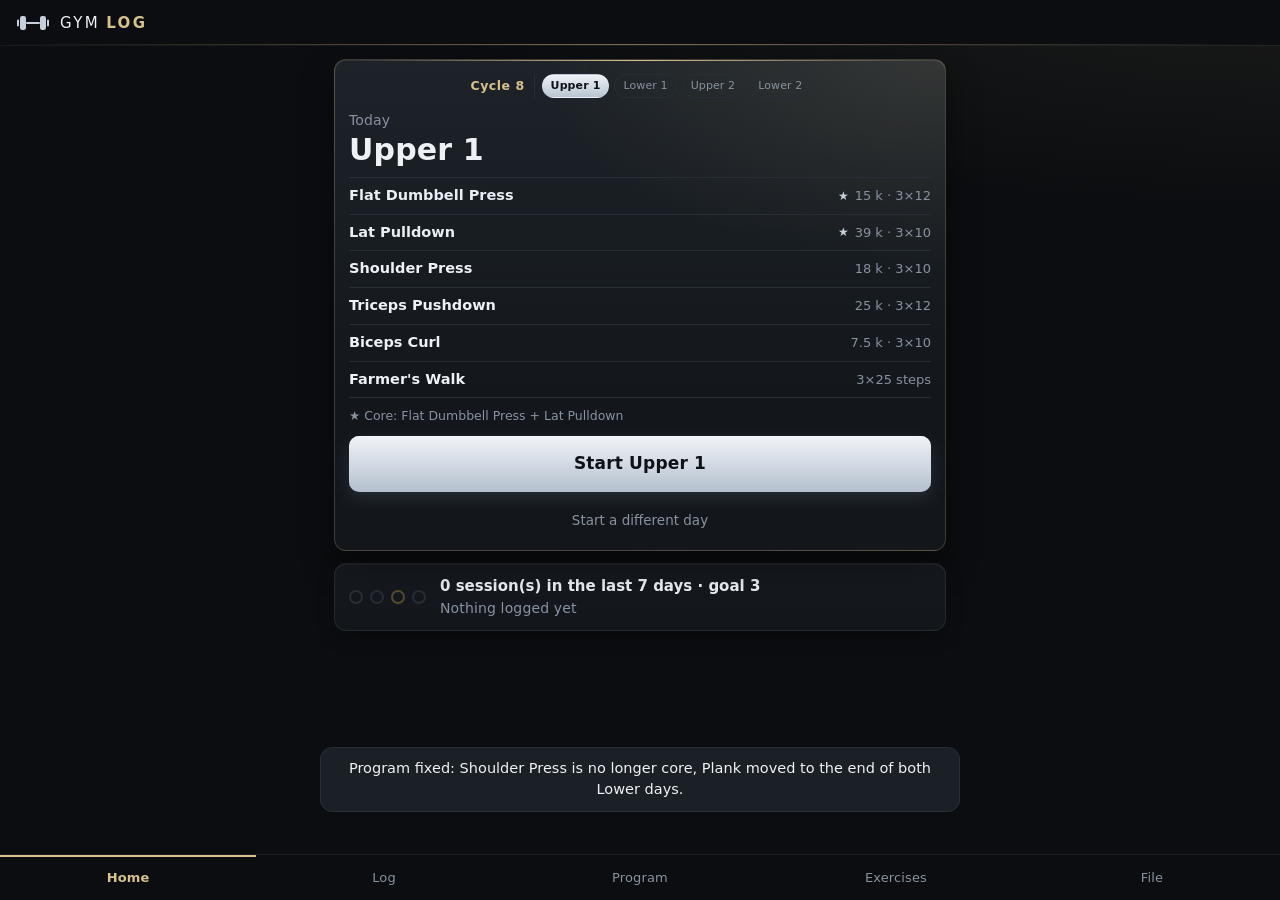
==== commit d8d1db4d: "Gym v50-51: HIST removed from public source, repo default empty + public-repo warning, 12-char passp" ====
--- a/gym/index.html
+++ b/gym/index.html
@@ -10,7 +10,7 @@
 <link rel="apple-touch-icon" href="icon-192.png">
 <title>Gym Log</title>
 <style>
-:root{--font:system-ui,"Noto Naskh Arabic","Segoe UI",Tahoma,sans-serif;--fnum:inherit;--rad:14px;--radb:11px;--radp:99px;--bw:1px;--sh:none;--ttl:none;--ls:0;--bg:#0e0e0f;--s1:#17171a;--s2:#202024;--bd:#2d2d33;--tx:#ece8e1;--mu:#968f85;--ac:#c38d4f;--ac2:#e2b37c;--ok:#7bb072;--mid:#d6b05a;--bad:#d06c57;--onac:#160e05;--hero:#1d1810;--tx2:#cfc6b8;--ph:#55504a;--okbd:#3b5a37;--okbg:#1c2a1a;--midbd:#5c4d2a;--midbg:#2b2616;--badbg:#2a1a15;--acbd:#4a3a28;--acbg:#33261a;--oktx:#a6d69c;--midtx:#e5c97f;--badtx:#f0b3a3}
+:root{--scb:#000;--sci:#0c0c0c;--font:system-ui,"Noto Naskh Arabic","Segoe UI",Tahoma,sans-serif;--fnum:inherit;--rad:14px;--radb:11px;--radp:99px;--bw:1px;--sh:none;--ttl:none;--ls:0;--bg:#0e0e0f;--s1:#17171a;--s2:#202024;--bd:#2d2d33;--tx:#ece8e1;--mu:#968f85;--ac:#c38d4f;--ac2:#e2b37c;--ok:#7bb072;--mid:#d6b05a;--bad:#d06c57;--onac:#160e05;--hero:#1d1810;--tx2:#cfc6b8;--ph:#55504a;--okbd:#3b5a37;--okbg:#1c2a1a;--midbd:#5c4d2a;--midbg:#2b2616;--badbg:#2a1a15;--acbd:#4a3a28;--acbg:#33261a;--oktx:#a6d69c;--midtx:#e5c97f;--badtx:#f0b3a3}
 *{box-sizing:border-box;-webkit-tap-highlight-color:transparent}
 html,body{margin:0;background:var(--bg);color:var(--tx);font:16px/1.5 var(--font)}
 body{padding-bottom:calc(74px + env(safe-area-inset-bottom))}
@@ -179,6 +179,7 @@
 .sc .sp{min-width:0}
 .sc .st{font-size:11px;font-weight:700;padding:2px 8px;border-radius:99px;background:var(--s2);color:var(--mu);white-space:nowrap}
 .sc.full .st{color:var(--ok);background:var(--okbg)}.sc.core .st{color:var(--mid);background:var(--midbg)}.sc.part .st{color:var(--bad);background:var(--badbg)}
+html[data-th="sand"],html[data-th="book"]{--scb:#fbf6e8;--sci:#fffaf0}
 html[data-th="plate"]{--bg:#0b0b0a;--s1:#151513;--s2:#1f1f1c;--bd:#3a3a33;--tx:#f3f1e8;--mu:#9b9887;--ac:#e9c232;--ac2:#ffe371;--ok:#6fcf6a;--mid:#e9c232;--bad:#ff5b3a;--onac:#111100;--hero:#1a1808;--tx2:#d6d3c2;--ph:#5a5848;--okbd:#2f5a2d;--okbg:#142414;--midbd:#6b5a00;--midbg:#2a2400;--badbg:#2e150e;--acbd:#5a4c10;--acbg:#231f08;--oktx:#9ae596;--midtx:#ffec7f;--badtx:#ff9a82;--font:"Bahnschrift","Arial Narrow","Roboto Condensed","Noto Sans Arabic",system-ui,sans-serif;--fnum:ui-monospace,"SF Mono",Menlo,Consolas,monospace;--rad:3px;--radb:3px;--radp:3px;--bw:2px;--sh:5px 5px 0 rgba(242,194,0,.16);--ttl:uppercase;--ls:.06em}
 html[data-th="book"]{--bg:#efe6d0;--s1:#fbf6e8;--s2:#e9dfc6;--bd:#b9ad8e;--tx:#1f2430;--mu:#6a6552;--ac:#1f3a8a;--ac2:#15286b;--ok:#2f6b3a;--mid:#8a6a10;--bad:#a3341f;--onac:#ffffff;--hero:#f4ecd6;--tx2:#343a4a;--ph:#a39b82;--okbd:#9cc3a3;--okbg:#e3efdd;--midbd:#d3bd78;--midbg:#f6ecc8;--badbg:#f6ddd3;--acbd:#9aa8d6;--acbg:#e4e8f6;--oktx:#1f5a2c;--midtx:#6b5208;--badtx:#8a2a18;--font:Georgia,"Noto Naskh Arabic","Times New Roman",serif;--fnum:Georgia,serif;--rad:4px;--radb:4px;--radp:4px;--bw:1.5px;--sh:2px 3px 0 rgba(31,36,48,.14);--ttl:none;--ls:0}
 html[data-th="pulse"]{--bg:#04080b;--s1:#08121a;--s2:#0d1d28;--bd:#14363f;--tx:#dff7f2;--mu:#6f9aa0;--ac:#19e3c1;--ac2:#6ff5de;--ok:#4be38a;--mid:#e8c04a;--bad:#ff6b6b;--onac:#02130f;--hero:#082228;--tx2:#b8dad6;--ph:#335259;--okbd:#1d5a3a;--okbg:#07201a;--midbd:#5a4a14;--midbg:#1f1a08;--badbg:#2a0f12;--acbd:#127a6b;--acbg:#06241f;--oktx:#8cf0b3;--midtx:#f0d27a;--badtx:#ff9d9d;--font:system-ui,"Noto Sans Arabic","Segoe UI",sans-serif;--fnum:ui-monospace,"SF Mono",Menlo,Consolas,monospace;--rad:6px;--radb:5px;--radp:5px;--bw:1px;--sh:0 0 14px rgba(25,227,193,.12);--ttl:uppercase;--ls:.12em}
@@ -268,7 +269,6 @@
 html[data-th=x] .sc{border-inline-start-width:1px}
 html[data-th=x] .sc.full .st{background:none;border:1px solid var(--okbd)}
 html[data-th=x] .ex.core{border-inline-start:1px solid var(--bd)}
-html[data-th=x] .ex.core .exname::after{content:' ★';color:var(--ac);font-size:13px}
 html[data-th=x] .scell .inp,html[data-th=x] .inp,html[data-th=x] .wrow{background:#000;border-color:var(--bd);border-radius:12px}
 html[data-th=x] .inp:focus{border-color:var(--ac);box-shadow:0 0 0 1px var(--ac)}
 html[data-th=x] .pbar{background:var(--bd)}
@@ -417,14 +417,14 @@
 #sess .meta2 .inp{min-height:38px;font-size:14px}
 
 /* ===== v37: تدوين خفيف: خلفية سوداء، من غير زخرفة ===== */
-#sess .ex,html[data-th] #sess .ex{background:#000!important;border:1px solid var(--bd)!important;border-inline-start-width:3px!important}
-#sess .ex.dn{border-color:var(--okbd)!important}
-#sess .ex.wn{border-color:var(--midbd)!important}
-#sess .ex .inp,#sess .ex .wrow{background:#0c0c0c!important;border-color:var(--bd)}
+#sess .ex,html[data-th] #sess .ex{background:var(--scb);border:1px solid var(--bd);border-inline-start-width:3px}
+#sess .ex.dn,html[data-th] #sess .ex.dn{background:color-mix(in srgb,var(--ok) 10%,var(--scb));border-color:var(--okbd)}
+#sess .ex.wn,html[data-th] #sess .ex.wn{background:color-mix(in srgb,var(--mid) 9%,var(--scb));border-color:var(--midbd)}
+#sess .ex .inp,#sess .ex .wrow{background:var(--sci);border-color:var(--bd)}
 #sess .nrow{display:flex;gap:6px;margin-top:7px;align-items:center}
 #sess .nrow .noteI{flex:1;min-width:0;height:36px;font-size:13.5px;padding:0 10px;margin:0}
 #sess .nrow .mini{flex:none;white-space:nowrap}
-#sess .tnote{background:#0c0c0c;margin-top:6px;line-height:1.6}
+#sess .tnote{background:var(--sci);margin-top:6px;line-height:1.6}
 #sess .tnote .pmsg{margin-top:5px}
 .srow{display:flex;gap:8px;margin-bottom:8px}.srow .inp{flex:1;min-width:0}.srow .btn{flex:none;white-space:nowrap;font-size:13px;padding:0 12px}
 #sess .wrow{padding:3px 10px 3px 4px;gap:4px}#sess .wrow .wi{width:84px}
@@ -435,7 +435,19 @@
 html .brand .wm b,html[data-th] .brand .wm b{font-size:15px;font-weight:800;letter-spacing:.16em;color:var(--ac2);opacity:1}
 .brand .wm .vn{font-style:normal;font-size:10px;font-weight:700;letter-spacing:.03em;color:var(--mu);border:1px solid var(--bd);border-radius:99px;padding:1px 7px;margin-inline-start:4px;line-height:1.5}
 .lhist{margin-top:12px}.lht{font-size:13px;color:var(--mu);margin-bottom:4px}.lht b{color:var(--tx)}.tag.cnt{background:var(--s2);color:var(--tx2)}
-html[data-th=granite] #sess .ex,html[data-th=granite] #sess .ex.dn,html[data-th=granite] #sess .ex.wn{border-bottom:2px solid rgba(224,124,114,.6)!important}
+html[data-th=granite] #sess .ex{background:linear-gradient(180deg,#14181d,#0f1317);border-color:rgba(255,255,255,.08);border-bottom:1px solid rgba(216,193,140,.35)}
+html[data-th=granite] #sess .ex.dn{background:linear-gradient(180deg,#14221b,#0f1a15);border-color:var(--okbd)}
+html[data-th=granite] #sess .ex.wn{background:linear-gradient(180deg,#221e14,#1a170f);border-color:var(--midbd)}
+/* ===== v49: أهداف لمس أكبر + placeholder أوضح إنه مقترح ===== */
+#sess .sadd{gap:6px}
+#sess .sadd .sb{width:44px;height:40px;font-size:20px}
+#sess .shead .btn{min-height:44px;min-width:56px}
+#sess .nrow .noteI{height:44px}
+#sess .nrow .mini{min-height:44px;padding:4px 14px}
+#sess .wrow .wi{min-height:44px}
+#sess .meta2 .inp{min-height:44px}
+#sess .exname{min-height:44px;display:flex;align-items:center}
+#sess .scell .inp::placeholder{color:var(--mu);opacity:.55;font-weight:500;font-size:17px}
 </style>
 </head>
 <body>
@@ -457,7 +469,7 @@
 
 <script>
 'use strict';
-const VER='47';
+const VER='51';
 const KEY='gymlog.v1';
 /* ================= اللغة / Language ================= */
 const I18N={
@@ -472,9 +484,9 @@
  savedFull:'Saved ✓ Full session',savedCore:'Saved ✓ Core done — the day counts',saved:'Saved ✓',
  confNew:'There is an unsaved session. Discard it and start a new one?',confEditOver:'There is an unsaved session. Discard it and edit this one?',
  confDiscard:'Discard this session? Everything typed in it will be lost.',confCancelEdit:'Cancel editing?',
- pUp:(s,g)=>`Increase earned ↑ Move up and start at ${s}×8, build back to ${g}.`,pUpU:(s,g)=>`Increase earned ↑ (${s}×${g} clean on two days).`,
+ pUp:(s,g)=>`Increase earned ↑ Move up and start at ${s}×8, build back to ${g}.`,pUpU:(s,g)=>`Increase earned ↑ (${s}×${g} on two days).`,
  pStuck:n=>`${n} sessions at this weight without earning an increase: check food, sleep, exercise order, or the weight itself.`,
- pQ1:(s,g)=>`Qualified 1 of 2: one more clean ${s}×${g} day to move up.`,
+ pQ1:(s,g)=>`Qualified 1 of 2: one more ${s}×${g} day to move up.`,
  sessCount:n=>`${n} session(s)`,noData:'Nothing logged yet',close:'Close',
  exPick:'Exercise progress',exPickPh:'Choose an exercise…',noSess:'No sessions yet. Start your first one from Home.',exN:n=>`${n} exercises`,
  copyCard:'Copy card',shareAI:'Share for analysis',edit:'Edit',del:'Delete',confDel:'Delete this session permanently?',copied:'Copied ✓',copyFail:'Could not copy',
@@ -494,7 +506,7 @@
  shared:'Shared ✓',copiedInstead:'Sharing unavailable — copied to clipboard ✓',
  aiHead:(d,c)=>`Workout log — ${d} (Cycle ${c})`,aiDate:'Date',aiCore:(k,n)=>`Core exercises done: ${k}/${n}`,
  aiUnits:'Weights are in kg per side / per dumbbell. Reps are listed per set (seconds or steps where noted).',
- aiRule:'Progression rule: add weight only after the full target (e.g. 3×12) is done with clean form on two separate days.',
+ aiRule:'Progression rule: add weight only after the full target (e.g. 3×12) is done on two separate days at the same weight.',
  aiTarget:'Target',aiWeight:'Weight',aiSets:'Sets',aiForm:'Form',aiClean:'clean (no momentum, full control)',aiNotClean:'not marked clean',
  aiLast:'Previous',aiStatus:'Status',aiNote:'Note',aiNotDone:'Not done',aiCoreTag:'[core]',bw:'bodyweight',
  st2:{q1:'qualified 1 of 2',up:'increase earned',stuck:n=>`${n} sessions at this weight without an increase`},
@@ -502,14 +514,16 @@
  mdCols:['#','Exercise','Weight','Target','Core','Notes'],mdSCols:['Exercise','Weight','Sets','Clean','Note'],mdData:'Data used by “Restore” in the app — do not edit',yes:'✓',
  csvH:['Date','Cycle','Day','Exercise','Weight','Sets','Set count','Total reps','Clean','Core','Note'],coreLine:'Core',themeT:'Theme',histNote:n=>`${n} past session(s) from your earlier log were added.`,todayL:'Today',otherDay:'Start a different day',newInstead:'Start a new session instead',weekOf:n=>`${n} session(s) in the last 7 days · goal 3`,
  syncT:'Encrypted auto-backup (GitHub)',syncHint:'After every session the whole log is encrypted on this phone and uploaded to your repo. Without the passphrase the file is unreadable.',
- syncRepo:'Repository (owner/name)',syncTok:'GitHub token (contents: write, this repo only)',syncP1:'Backup passphrase (8+ characters)',syncP2:'Repeat the passphrase',
+ syncRepo:'Repository (owner/name)',syncTok:'GitHub token (contents: write, this repo only)',syncP1:'Backup passphrase (12+ characters)',syncP2:'Repeat the passphrase',
  syncWarn:'Lose the passphrase and the backup cannot be opened. There is no recovery. Never send it to anyone.',
  syncEnable:'Enable and test now',syncNow:'Back up now',syncOffB:'Turn off',syncRestore:'Restore from GitHub',syncRestoreHint:'On a new phone: fill the repo, token and passphrase above, then tap Restore.',
  syncBusy:'Working… (encrypting takes a moment)',syncOK:'Backed up and verified ✓',syncOnL:'On',syncLast:'Last upload',syncNever:'Not yet',syncWait:n=>`${n} change(s) waiting for upload`,
- syncErr:e=>`Backup failed: ${e}`,syncBadIn:'Fill the token, a matching passphrase (8+ chars) and a valid repo name',
+ syncErr:e=>`Backup failed: ${e}`,syncBadIn:'Fill the token, a matching passphrase (12+ chars) and a valid repo name',
  syncPass:'Wrong passphrase',syncNoFile:'No backup found in the repo',syncConfOff:'Turn off auto-backup? The token is removed from this phone.',
  syncMiss:'Auto-backup has not reached GitHub for 3+ sessions. Open File and check.',storeMiss:'Storage',idbOn:'Stored in the browser database',
- migNote:'Program fixed: Shoulder Press is no longer core, Plank moved to the end of both Lower days.'
+ migNote:'Program fixed: Shoulder Press is no longer core, Plank moved to the end of both Lower days.',
+ syncPub:'Your encrypted backups are going to a PUBLIC repo. Create a private repo, then tap Turn off and enable the backup again with the new repo name.',undoRestore:'Undo last restore',confUndoRestore:'Go back to the data you had before the last restore?',undoDone:'Back to your data before the restore ✓',
+ restoredSkip:n=>`Restored ✓ (${n} damaged session(s) skipped)`,syncAfterRestore:'Turn on encrypted auto-backup on this phone with the same repo and passphrase?'
 },
 ar:{brand:'<svg class="lg" viewBox="0 0 34 22" fill="none" stroke="currentColor" stroke-width="2" stroke-linecap="round" aria-hidden="true"><path d="M11 11h12"/><rect x="5" y="5" width="4" height="12" rx="1.2" fill="currentColor"/><rect x="25" y="5" width="4" height="12" rx="1.2" fill="currentColor"/><path d="M2 8.5v5M32 8.5v5"/></svg><span class="wm"><i>GYM</i><b>LOG</b></span>',title:'Gym Log',langBtn:'EN',tabs:['الرئيسية','السجل','البرنامج','التمارين','الملف'],update:'فيه تحديث — اضغط',
  next:'الجلسة الجاية',coreL:'الأساسي',start:'ابدأ',draftOpen:'جلسة مفتوحة لسه ماتحفظتش',draftEdit:'تعديل جلسة',resume:'كمّل',
@@ -522,9 +536,9 @@
  savedFull:'اتحفظت ✓ جلسة كاملة',savedCore:'اتحفظت ✓ الأساسي اتلعب، اليوم محسوب',saved:'اتحفظت ✓',
  confNew:'فيه جلسة مفتوحة لسه ماتحفظتش. تمسحها وتبدأ جديدة؟',confEditOver:'فيه جلسة مفتوحة لسه ماتحفظتش. تمسحها وتعدّل دي؟',
  confDiscard:'تلغي الجلسة؟ اللي اتكتب فيها هيتمسح.',confCancelEdit:'تلغي التعديل؟',
- pUp:(s,g)=>`استحقيت الزيادة ↑ ادخل بالوزن الجديد ${s}×8 وابني لحد ${g}.`,pUpU:(s,g)=>`استحقيت تزوّد ↑ (${s}×${g} نضيفة في يومين).`,
+ pUp:(s,g)=>`استحقيت الزيادة ↑ ادخل بالوزن الجديد ${s}×8 وابني لحد ${g}.`,pUpU:(s,g)=>`استحقيت تزوّد ↑ (${s}×${g} في يومين).`,
  pStuck:n=>`${n} جلسات على نفس الوزن من غير ما تستحق زيادة: راجع الأكل، النوم، ترتيب التمارين، أو الوزن نفسه.`,
- pQ1:(s,g)=>`مؤهل ١ من ٢: يوم كمان ${s}×${g} نضيفة وتزوّد.`,
+ pQ1:(s,g)=>`مؤهل ١ من ٢: يوم كمان ${s}×${g} وتزوّد.`,
  sessCount:n=>`${n} جلسة`,noData:'لسه مفيش تسجيل',close:'قفل',
  exPick:'تقدّم تمرين',exPickPh:'اختار تمرين…',noSess:'لسه مفيش جلسات. ابدأ أول واحدة من الرئيسية.',exN:n=>`${n} تمارين`,
  copyCard:'انسخ الكارت',shareAI:'شارك للتحليل',edit:'عدّل',del:'امسح',confDel:'تمسح الجلسة دي نهائيًا؟',copied:'اتنسخ ✓',copyFail:'مقدرتش أنسخ',
@@ -544,7 +558,7 @@
  shared:'اتشاركت ✓',copiedInstead:'المشاركة مش متاحة، اتنسخت ✓',
  aiHead:(d,c)=>`سجل تمرين — ${d} (Cycle ${c})`,aiDate:'التاريخ',aiCore:(k,n)=>`التمارين الأساسية اللي اتلعبت: ${k}/${n}`,
  aiUnits:'الأوزان بالكيلو لكل جنب / لكل دمبل. العدّات مكتوبة لكل مجموعة (بالثواني أو الخطوات لو مذكور).',
- aiRule:'قاعدة الزيادة: الوزن يزيد بس بعد ما الهدف كامل (زي ٣×١٢) يتلعب بأداء نضيف في يومين منفصلين.',
+ aiRule:'قاعدة الزيادة: الوزن يزيد بس بعد ما الهدف كامل (زي ٣×١٢) يتلعب في يومين منفصلين على نفس الوزن.',
  aiTarget:'الهدف',aiWeight:'الوزن',aiSets:'المجموعات',aiForm:'الأداء',aiClean:'نضيف (من غير مرجحة وبتحكّم كامل)',aiNotClean:'مش متعلّم نضيف',
  aiLast:'المرة اللي فاتت',aiStatus:'الحالة',aiNote:'ملاحظة',aiNotDone:'ماتلعبش',aiCoreTag:'[أساسي]',bw:'وزن الجسم',
  st2:{q1:'مؤهل ١ من ٢',up:'استحق زيادة',stuck:n=>`${n} جلسات على نفس الوزن من غير زيادة`},
@@ -552,14 +566,16 @@
  mdCols:['#','التمرين','الوزن','الهدف','أساسي','تعليمات'],mdSCols:['التمرين','الوزن','المجموعات','نضيف','ملاحظة'],mdData:'بيانات بيستخدمها زرار «استرجاع» في التطبيق — ماتعدّلهاش',yes:'✓',
  csvH:['التاريخ','Cycle','اليوم','التمرين','الوزن','المجموعات','عدد المجموعات','إجمالي العدّات','نضيف','أساسي','ملاحظة'],coreLine:'الأساسي',themeT:'الشكل',histNote:n=>`اتضاف ${n} جلسة من سجلك القديم.`,todayL:'النهارده',otherDay:'ابدأ يوم تاني',newInstead:'ابدأ جلسة جديدة بدلها',weekOf:n=>`${n} جلسة في آخر ٧ أيام · الهدف ٣`,
  syncT:'نسخة أوتوماتيك مشفّرة (GitHub)',syncHint:'بعد كل جلسة السجل كله بيتشفّر على الموبايل وبيترفع للريبو بتاعك. من غير العبارة السرية الملف مش بيتفتح.',
- syncRepo:'الريبو (صاحب/اسم)',syncTok:'توكن GitHub (صلاحية contents: write على الريبو ده بس)',syncP1:'العبارة السرية للنسخة (٨ حروف أو أكتر)',syncP2:'أعد كتابة العبارة',
+ syncRepo:'الريبو (صاحب/اسم)',syncTok:'توكن GitHub (صلاحية contents: write على الريبو ده بس)',syncP1:'العبارة السرية للنسخة (١٢ حرف أو أكتر)',syncP2:'أعد كتابة العبارة',
  syncWarn:'لو ضيّعت العبارة، النسخة مش هتتفتح تاني ومفيش استرجاع. وماتبعتهاش لأي حد.',
  syncEnable:'فعّل وجرّب دلوقتي',syncNow:'خد نسخة دلوقتي',syncOffB:'إيقاف',syncRestore:'استرجاع من GitHub',syncRestoreHint:'على موبايل جديد: اكتب الريبو والتوكن والعبارة فوق، وبعدين دوس استرجاع.',
  syncBusy:'جاري الشغل… (التشفير بياخد ثواني)',syncOK:'النسخة اترفعت واتحققنا منها ✓',syncOnL:'شغّال',syncLast:'آخر رفع',syncNever:'لسه',syncWait:n=>`${n} تغيير مستني الرفع`,
- syncErr:e=>`النسخة فشلت: ${e}`,syncBadIn:'اكتب التوكن وعبارة سرية متطابقة (٨ حروف+) واسم ريبو صحيح',
+ syncErr:e=>`النسخة فشلت: ${e}`,syncBadIn:'اكتب التوكن وعبارة سرية متطابقة (١٢ حرف+) واسم ريبو صحيح',
  syncPass:'العبارة غلط',syncNoFile:'مفيش نسخة في الريبو',syncConfOff:'توقف النسخ الأوتوماتيك؟ التوكن هيتشال من الموبايل ده.',
  syncMiss:'النسخ الأوتوماتيك ماوصلش GitHub من ٣ جلسات أو أكتر. افتح «الملف» وراجع.',storeMiss:'التخزين',idbOn:'متخزّن في قاعدة بيانات المتصفح',
- migNote:'البرنامج اتصلّح: Shoulder Press خرج من الأساسي، والبلانك راح آخر يومين الرجل.'
+ migNote:'البرنامج اتصلّح: Shoulder Press خرج من الأساسي، والبلانك راح آخر يومين الرجل.',
+ syncPub:'النسخ المشفّرة بتترفع على ريبو عام. اعمل ريبو خاص، وبعدين دوس إيقاف وفعّل النسخ تاني باسم الريبو الجديد.',undoRestore:'تراجع عن آخر استرجاع',confUndoRestore:'ترجع للبيانات اللي كانت عندك قبل آخر استرجاع؟',undoDone:'رجعت لبياناتك اللي قبل الاسترجاع ✓',
+ restoredSkip:n=>`اترجعت ✓ (اتجاهلنا ${n} جلسة بايظة)`,syncAfterRestore:'تشغّل النسخ الأوتوماتيك المشفّر على الموبايل ده بنفس الريبو والعبارة؟'
 }};
 let LANG='en';
 const T=()=>I18N[LANG];
@@ -628,7 +644,7 @@
   let lsOK=true;try{localStorage.setItem(KEY,JSON.stringify(snap))}catch(e){lsOK=false}
   sq=sq.then(()=>idb.set('state',snap)).catch(()=>{if(!lsOK)toast(T().storeFail)});
 }
-const HIST=[{"d":"2026-04-15","dn":"Push","c":1,"id":"","ex":[{"n":"Incline Dumbbell Press","w":15,"s":[12,10,10],"t":"10k ثم 12.5k ثم 15k"},{"n":"Chest Press Machine","w":20,"s":[12,10,8],"t":"12.5k ثم 15k ثم 20k"},{"n":"DB Shoulder Press","w":12.5,"s":[10,10,8],"t":"بوزن مختلف: 10k×10"},{"n":"Lateral Raises","w":5.0,"s":[12,12,12]},{"n":"Triceps Pushdown","w":20.0,"s":[12,10,10]}]},{"d":"2026-05-02","dn":"Legs","c":1,"id":"","ex":[{"n":"Leg Press","w":60.0,"s":[12,12,12]},{"n":"Hack Squat","w":30.0,"s":[10,10,10]},{"n":"Leg Curl","w":25,"s":[10,10,10]},{"n":"Calf Raises","w":25.0,"s":[15,12,10,10]}]},{"d":"2026-05-10","dn":"Push","c":1,"id":"","ex":[{"n":"Incline Dumbbell Press","w":12.5,"s":[12,12,12]},{"n":"Chest Press Machine","w":15.0,"s":[12,12,12]},{"n":"DB Shoulder Press","w":10.0,"s":[10,10,10]},{"n":"Lateral Raises","w":5.0,"s":[12,12,12]},{"n":"Triceps Pushdown","w":20.0,"s":[12,10,9]}]},{"d":"2026-06-01","dn":"Pull","c":1,"id":"","ex":[{"n":"Lat Pulldown","w":32.0,"s":[10,10,10]},{"n":"Seated Row","w":25.0,"s":[10,10,10]},{"n":"Face Pull","w":25.0,"s":[15,15,15]},{"n":"Biceps Curl","w":7.5,"s":[8,8,8]},{"n":"Hammer Curl","w":7.5,"s":[6,6,6]}]},{"d":"2026-06-11","dn":"Legs","c":1,"id":"","ex":[{"n":"Leg Press","w":60,"s":[12,12,12]},{"n":"Hack Squat","w":30.0,"s":[10,10,10]},{"n":"Back Extension","w":0,"s":[10,10,10]},{"n":"Leg Curl","w":25.0,"s":[10,10,10]},{"n":"Calf Raises","w":20.0,"s":[15,15,15]}]},{"d":"2026-06-14","dn":"Push","c":1,"id":"","ex":[{"n":"Incline Dumbbell Press","w":12.5,"s":[10,10,10]},{"n":"Chest Press Machine","w":15.0,"s":[12,12,10]},{"n":"DB Shoulder Press","w":10.0,"s":[8,8,8]},{"n":"Lateral Raises","w":5.0,"s":[12,12,12]},{"n":"Triceps Pushdown","w":25.0,"s":[12,12,10]}]},{"d":"2026-06-17","dn":"Legs","c":2,"id":"","ex":[{"n":"Leg Press","w":70.0,"s":[12,12,12]},{"n":"Hack Squat","w":40.0,"s":[10,10,10]},{"n":"Back Extension","w":0,"s":[12,12,12]},{"n":"Leg Curl","w":25.0,"s":[10,10,10]},{"n":"Calf Raises","w":25.0,"s":[15,15,15,15]}]},{"d":"2026-06-18","dn":"Upper","c":2,"id":"","ex":[{"n":"Chest Press Machine","w":15.0,"s":[12,12,10],"t":"بوزن مختلف: 17.5k×10"},{"n":"Lat Pulldown","w":39.0,"s":[10,10,10]},{"n":"Shoulder Press","w":18.0,"s":[10,10,10]},{"n":"Triceps Pushdown","w":25.0,"s":[12,12,12]},{"n":"Hammer Curl","w":7.5,"s":[10,10,10]}]},{"d":"2026-06-20","dn":"Lower","c":2,"id":"","ex":[{"n":"Leg Press","w":70.0,"s":[12,12,12]},{"n":"Leg Extension","w":25.0,"s":[12,12],"t":"تسخين 18k×12"},{"n":"Leg Curl","w":25.0,"s":[10,10,10],"t":"بوزن مختلف: 32k×10"},{"n":"Calf Raises","w":25.0,"s":[15,15,15,15]}]},{"d":"2026-06-22","dn":"Push","c":2,"id":"","ex":[{"n":"Incline Dumbbell Press","w":15.0,"s":[10,10,10]},{"n":"Chest Press Machine","w":15.0,"s":[12,12,10],"t":"تسخين 5k×15"},{"n":"Shoulder Press","w":18.0,"s":[10,10,10]},{"n":"Lateral Raises","w":5.0,"s":[12,12,12]},{"n":"Triceps Pushdown","w":25.0,"s":[12,15,12]}]},{"d":"2026-06-23","dn":"Pull","c":2,"id":"","ex":[{"n":"Lat Pulldown","w":39.0,"s":[10,12,12]},{"n":"T-Bar Row","w":20.0,"s":[10,10,10]},{"n":"Face Pull","w":25.0,"s":[15,15,15]},{"n":"Biceps Curl","w":7.5,"s":[10,10,10]},{"n":"Hammer Curl","w":7.5,"s":[8,8,8]}]},{"d":"2026-06-25","dn":"Legs","c":2,"id":"","ex":[{"n":"Leg Press","w":75.0,"s":[12,12,12],"t":"بوزن مختلف: 70k×12"},{"n":"Hack Squat","w":60.0,"s":[10,10,10]},{"n":"Back Extension","w":10.0,"s":[10,10,10]},{"n":"Leg Curl","w":25.0,"s":[12,12,12]},{"n":"Calf Raises","w":25.0,"s":[15,15,15,15]}]},{"d":"2026-06-28","dn":"Lower","c":2,"id":"","ex":[{"n":"Leg Press","w":80.0,"s":[12,12,12]},{"n":"Leg Extension","w":25.0,"s":[15,15,15]},{"n":"Leg Curl","w":25.0,"s":[12,15,15]},{"n":"Calf Raises","w":25,"s":[15,15,15,15]}]},{"d":"2026-06-30","dn":"Push","c":3,"id":"","ex":[{"n":"Incline Dumbbell Press","w":15.0,"s":[12,12,8],"t":"بوزن مختلف: 20k×8"},{"n":"Chest Press Machine","w":15.0,"s":[12,12,12]},{"n":"Shoulder Press","w":18.0,"s":[10,10,8],"t":"تسخين 11k×15 — بوزن مختلف: 25k×8"},{"n":"Lateral Raises","w":5.0,"s":[15,15,15]},{"n":"Triceps Pushdown","w":25.0,"s":[15,12,10]}]},{"d":"2026-07-01","dn":"Pull","c":3,"id":"","ex":[{"n":"Lat Pulldown","w":45,"s":[10,10,10],"t":"تسخين 18k×15"},{"n":"T-Bar Row","w":22.5,"s":[10,8,7]},{"n":"Face Pull","w":25.0,"s":[15,15,15]},{"n":"Biceps Curl","w":7.5,"s":[8,8,8]},{"n":"Hammer Curl","w":7.5,"s":[10,8,8]}]},{"d":"2026-07-03","dn":"Legs","c":3,"id":"","ex":[{"n":"Leg Press","w":80.0,"s":[12,12,12]},{"n":"Hack Squat","w":70.0,"s":[8,10,10]},{"n":"Back Extension","w":10.0,"s":[10,10,10]},{"n":"Leg Curl","w":25.0,"s":[12,10,12]},{"n":"Calf Raises","w":25.0,"s":[15,15,15,15]}]},{"d":"2026-07-06","dn":"Lower","c":3,"id":"","ex":[{"n":"Leg Press","w":80.0,"s":[12,12,12]},{"n":"Leg Extension","w":25.0,"s":[15,15,20]},{"n":"Leg Curl","w":32,"s":[15,15,13]},{"n":"Calf Raises","w":27.5,"s":[15,15,15,15],"t":"بوزن مختلف: 25k×15"}]},{"d":"2026-07-09","dn":"Push","c":4,"id":"","ex":[{"n":"Incline Dumbbell Press","w":15.0,"s":[12,12,12],"t":"تسخين 7.5k×10"},{"n":"Chest Press Machine","w":20.0,"s":[12,12,10]},{"n":"DB Shoulder Press","w":10.0,"s":[12,12,12]},{"n":"Lateral Raises","w":5.0,"s":[15,15,15]},{"n":"Triceps Pushdown","w":25.0,"s":[15,15,12]}]},{"d":"2026-07-10","dn":"Pull","c":4,"id":"","ex":[{"n":"Lat Pulldown","w":52.0,"s":[8,8,8]},{"n":"T-Bar Row","w":22.5,"s":[10,10,8],"t":"بوزن مختلف: 20k×10"},{"n":"Face Pull","w":35.0,"s":[15,15,15]},{"n":"Biceps Curl","w":7.5,"s":[8,12,10]},{"n":"Hammer Curl","w":7.5,"s":[10,10,10]}]},{"d":"2026-07-11","dn":"Legs","c":4,"id":"","ex":[{"n":"Leg Press","w":90.0,"s":[12,12,12],"t":"تسخين 40k×20 — بوزن مختلف: 85k×12"},{"n":"Hack Squat","w":70.0,"s":[10,10,10]},{"n":"Back Extension","w":10.0,"s":[10,10,10]},{"n":"Leg Curl","w":32.0,"s":[12,10,8]},{"n":"Calf Raises","w":27.5,"s":[15,15,15,15]}]},{"d":"2026-07-26","dn":"Full Body (closing)","c":4,"id":"","ex":[{"n":"Leg Press","w":70.0,"s":[12,12]},{"n":"Chest Press Machine","w":15.0,"s":[12,12]},{"n":"Lat Pulldown","w":45.0,"s":[10,10]},{"n":"Shoulder Press","w":18.0,"s":[10,10]},{"n":"Leg Curl","w":25.0,"s":[10,10]},{"n":"Triceps Pushdown","w":25.0,"s":[12,12]},{"n":"Hammer Curl","w":7.5,"s":[10,10]}]},{"d":"2026-07-27","dn":"Push","c":5,"id":"","ex":[{"n":"Incline Dumbbell Press","w":15.0,"s":[10,10,10]},{"n":"Chest Press Machine","w":25.0,"s":[12,10,8],"t":"بوزن مختلف: 20k×12"},{"n":"Shoulder Press","w":18.0,"s":[12,12,10]},{"n":"Lateral Raises","w":5.0,"s":[15,15,15]},{"n":"Triceps Pushdown","w":25.0,"s":[12,12,12]}]},{"d":"2026-07-28","dn":"Pull","c":5,"id":"","ex":[{"n":"Lat Pulldown","w":52.0,"s":[9,8,6],"t":"تسخين 18k×15 و39k×5"},{"n":"T-Bar Row","w":22.5,"s":[8,8,9]},{"n":"Face Pull","w":35.0,"s":[15,15,15]},{"n":"Biceps Curl","w":7.5,"s":[10,12,10]},{"n":"Hammer Curl","w":7.5,"s":[12,11,12]}]},{"d":"2026-07-30","dn":"Legs","c":5,"id":"","ex":[{"n":"Leg Press","w":100,"s":[12,12,10],"t":"تسخين 40k×15 و80k×8، أول سيت 90k"},{"n":"Hack Squat","w":70.0,"s":[10,10,10]},{"n":"Back Extension","w":10.0,"s":[12,10,10]},{"n":"Leg Curl","w":32.0,"s":[10,10,8]},{"n":"Calf Raises","w":27.5,"s":[15,15,15,15]}]},{"d":"2026-08-01","dn":"Upper","c":5,"id":"","ex":[{"n":"Chest Press Machine","w":27.5,"s":[10,8,8],"t":"تسخين 15k×20 — بوزن مختلف: 25k×10"},{"n":"Lat Pulldown","w":52.0,"s":[8,8,8],"t":"بوزن مختلف: 45k×8"},{"n":"Shoulder Press","w":18.0,"s":[15,12,12]},{"n":"Overhead Triceps Extension (DB)","w":15.0,"s":[12,12,12]},{"n":"Hammer Curl","w":7.5,"s":[12,12,12]},{"n":"Farmer's Walk","w":20,"s":[25,25,25],"u":"خطوة","t":"سيت ٣ بـ 25k"}]},{"d":"2026-08-05","dn":"Lower","c":5,"id":"","ex":[{"n":"Leg Press","w":100.0,"s":[8,10,10,10],"t":"تسخين 40k×15 — بوزن مختلف: 80k×8"},{"n":"Leg Extension","w":25.0,"s":[12,12,12]},{"n":"Leg Curl","w":32.0,"s":[12,12,12]},{"n":"Calf Raises","w":30.0,"s":[15,15,15,15]}]},{"d":"2026-08-06","dn":"Push","c":6,"id":"","ex":[{"n":"Incline Dumbbell Press","w":15.0,"s":[12,12,12]},{"n":"Chest Press Machine","w":25.0,"s":[10,10,10],"t":"تسخين 15k×15"},{"n":"Shoulder Press","w":25.0,"s":[10,10,10]},{"n":"Lateral Raises","w":7.5,"s":[10,12,10]},{"n":"Triceps Pushdown","w":25,"s":[15,8,12],"t":"سيت ٢ بـ 35k"}]},{"d":"2026-08-11","dn":"Pull (light)","c":6,"id":"","ex":[{"n":"Lat Pulldown","w":39.0,"s":[10,10,10]},{"n":"Seated Row","w":25.0,"s":[12,12,12]},{"n":"Face Pull","w":25.0,"s":[15,15,15]}]},{"d":"2026-08-12","dn":"Legs (light)","c":6,"id":"","ex":[{"n":"Leg Press","w":70.0,"s":[12,12,12]},{"n":"Leg Curl","w":25.0,"s":[12,12,12]},{"n":"Calf Raises","w":25.0,"s":[15,15,15]}]},{"d":"2026-08-20","dn":"Upper","c":6,"id":"","ex":[{"n":"Chest Press Machine","w":20.0,"s":[12,9,8],"t":"تسخين 10k×20"},{"n":"Lat Pulldown","w":45.0,"s":[10,10,10]},{"n":"Shoulder Press","w":18.0,"s":[12,12,12]},{"n":"Overhead Triceps Extension (DB)","w":15.0,"s":[12,12,12]},{"n":"DB Shrugs","w":20.0,"s":[15,12,11]},{"n":"Farmer's Walk","w":20.0,"s":[25,25,25],"u":"خطوة"}]},{"d":"2026-08-31","dn":"Upper (short)","c":6,"id":"","ex":[{"n":"Chest Press Machine","w":20.0,"s":[10,10,10]},{"n":"Lat Pulldown","w":45.0,"s":[10,10,8]},{"n":"Overhead Triceps Extension (DB)","w":15.0,"s":[12,12,12]},{"n":"Farmer's Walk","w":20.0,"s":[25,25,25],"u":"خطوة"}]},{"d":"2026-09-03","dn":"Lower (short)","c":6,"id":"","ex":[{"n":"Leg Press","w":80.0,"s":[12,12,12]},{"n":"Leg Curl","w":32.0,"s":[12,12,10]},{"n":"Calf Raises","w":30.0,"s":[15,15,12,10]},{"n":"Wrist Curl + Reverse","w":5,"s":[15,15,15],"t":"ريفرس 2.5k"}]},{"d":"2026-09-05","dn":"Push","c":7,"id":"","ex":[{"n":"Plank","w":0,"s":[60,60],"u":"ث"},{"n":"Incline Dumbbell Press","w":15.0,"s":[12,12,12]},{"n":"Flat Dumbbell Press","w":12.5,"s":[12,12,12]},{"n":"Lateral Raises","w":7.5,"s":[10,10,10]},{"n":"Triceps Pushdown","w":35.0,"s":[8,8,8]}]},{"d":"2026-09-28","dn":"Full Body","c":7,"id":"","ex":[{"n":"Leg Press","w":70.0,"s":[12,12]},{"n":"Flat Dumbbell Press","w":15.0,"s":[12,12],"t":"بوزن مختلف: 12.5k×12"},{"n":"Lat Pulldown","w":39.0,"s":[10,10]},{"n":"Leg Curl","w":25.0,"s":[12,12]},{"n":"Shoulder Press","w":18.0,"s":[10,10]},{"n":"Triceps Pushdown","w":25.0,"s":[12,12]},{"n":"Hammer Curl","w":7.5,"s":[10,10]}]},{"d":"2026-10-02","dn":"Push","c":7,"id":"","ex":[{"n":"Plank","w":0,"s":[30,30],"u":"ث"},{"n":"Incline Dumbbell Press","w":12.5,"s":[12,12,12]},{"n":"Flat Dumbbell Press","w":12.5,"s":[10,10,10]},{"n":"Shoulder Press","w":18.0,"s":[12,12]},{"n":"Lateral Raises","w":5.0,"s":[15,15,15]},{"n":"Triceps Pushdown","w":35,"s":[12,12,15],"t":"سيت ١ بـ 25k"},{"n":"Wrist Curl + Reverse","w":25,"s":[15,15,15,15],"t":"مجموعتين لكل اتجاه"},{"n":"Treadmill Run","w":0,"s":[600],"u":"ث","t":"٤ كم/س تقريبًا"}]},{"d":"2026-10-17","dn":"Full Body (return)","c":6,"id":"","ex":[{"n":"Leg Press","w":60,"s":[10,10]},{"n":"Flat Dumbbell Press","w":10,"s":[10,10]},{"n":"Lat Pulldown","w":32,"s":[10,10]},{"n":"Leg Curl","w":25,"s":[10,10]},{"n":"Wrist Curl + Reverse","w":0,"s":[15,15,15,15,15,15],"t":"3 أشكال على الكابل"}]},{"d":"2026-11-04","dn":"Upper 1","c":8,"id":"U1","ex":[{"n":"Flat Dumbbell Press","w":12.5,"s":[12,12,10]},{"n":"Lat Pulldown","w":32,"s":[12,12,12]},{"n":"Shoulder Press","w":18,"s":[12,12,12]},{"n":"Overhead Triceps Extension (DB)","w":15,"s":[12,12,10]},{"n":"Biceps Curl","w":7.5,"s":[10,10,10]},{"n":"Farmer's Walk","w":20,"s":[25,25,25],"u":"ث"}]},{"d":"2026-11-05","dn":"Lower 1","c":8,"id":"L1","ex":[{"n":"Plank","w":0,"s":[45,45],"u":"ث"},{"n":"Leg Press","w":60,"s":[12,12,12]},{"n":"Leg Extension","w":25,"s":[12,12,12]},{"n":"Leg Curl","w":25,"s":[12,12,12]},{"n":"Calf Raises","w":25,"s":[15,15]},{"n":"Wrist Curl + Reverse","w":25,"s":[15,15,15,15],"t":"قاعد على رجليّ، الوزن أتقل"}]}];
+const HIST=[];/* السجل القديم اتشال من الكود العام (v50). بياناتك على الموبايل وفي النسخ الاحتياطية */
 function histSess(h,id){
   const dd=h.id?S.program.days.find(d=>d.id===h.id):null;
   const ex=h.ex.map(e=>{
@@ -678,7 +694,7 @@
   if(S.draft&&!S.draft.editing){
     const dr=S.draft,filled=(dr.ex||[]).some(e=>(e.sets||[]).some(v=>String(v).trim()!==''));
     const saved=S.sessions.some(x=>x.date===dr.date&&(x.day===dr.day||x.dayName===dr.dayName));
-    if(saved||(!filled&&dr.date<today()))S.draft=null;
+    if(!filled&&(saved||dr.date<today()))S.draft=null;
   }
   await loadSync();
   save();await sq;
@@ -699,11 +715,11 @@
 function histMap(){const m={};for(const s of done())for(const e of s.ex){const k=nk(e.name);(m[k]||(m[k]=[])).push(Object.assign({date:s.date,cycle:s.cycle},e))}return m}
 function setsStr(e){const a=e.sets;const u=e.unit?' '+unitTxt(e.unit):'';if(!a.length)return '';return a.every(r=>r===a[0])?`${a.length}×${a[0]}${u}`:a.join('/')+u}
 
-/* قاعدة الزيادة: الهدف كامل نضيف في يومين منفصلين على نفس الوزن */
+/* قاعدة الزيادة: الهدف كامل في يومين منفصلين على نفس الوزن */
 function progState(t,h){
   if(!h.length)return null;
   const W=+h[0].w||0;let q=0,n=0;
-  for(const x of h){if((+x.w||0)!==W)break;n++;if(x.clean&&x.sets.length>=t.sets&&x.sets.every(r=>r>=t.goal))q++}
+  for(const x of h){if((+x.w||0)!==W)break;n++;if(x.sets.length>=t.sets&&x.sets.every(r=>r>=t.goal))q++}
   if(q>=2)return{k:'up'};if(n>=5)return{k:'stuck',n};if(q===1)return{k:'q1'};return null;
 }
 function progMsg(t,h,unit){
@@ -741,7 +757,7 @@
     out.push(`   ${L.aiTarget}: ${e.tsets||e.sets.length}×${e.treps||''}${u}`);
     out.push(`   ${L.aiWeight}: ${noW(e.w)?(e.unit?'—':L.bw):(+e.w)+' kg'}`);
     out.push(`   ${L.aiSets}: ${e.sets.join(', ')}${u}`);
-    out.push(`   ${L.aiForm}: ${e.clean?L.aiClean:L.aiNotClean}`);
+    if(e.clean)out.push(`   ${L.aiForm}: ${L.aiClean}`);
     const h=exHist(e.exId,skip).filter(x=>x.date<=s.date);const prev=h[0];
     if(prev)out.push(`   ${L.aiLast} (${prev.date}): ${noW(prev.w)?'—':(+prev.w)+' kg'} — ${prev.sets.join('/')}${u}${prev.clean?', '+L.clean:''}`);
     const p=progState({sets:e.tsets||e.sets.length,goal:e.goal||e.treps||12},[Object.assign({date:s.date},e)].concat(h));
@@ -788,7 +804,7 @@
   const st=e.state||{},M=$('#modal'),Sx=$('#sess');
   if(st.modal){if(M.hidden)history.back();return}
   M.hidden=true;
-  if(!st.sess&&!Sx.hidden){Sx.hidden=true;document.body.style.overflow='';if(S.draft)queueBackup()}
+  if(!st.sess&&!Sx.hidden){Sx.hidden=true;document.body.style.overflow='';if(S.draft)queueDraftBackup()}
   if(Sx.hidden)go(st.tab||'home');
 });
 try{history.replaceState({},'')}catch(e){}
@@ -816,6 +832,7 @@
   h+=`<div class="card wkc"><div class="dots">${[0,1,2,3].map(k=>`<i class="${k<wk?'on':''}${k===2?' goal':''}"></i>`).join('')}</div><div class="sp"><div class="wkt">${L.weekOf(wk)}</div><div class="mu">${ds[0]?`${L.lastSess}: <bdi>${esc(ds[0].dayName)}</bdi> · ${fmtD(ds[0].date)}`:L.noData}</div></div></div>`;
   if(ds.length&&wk<3)h+=`<div class="warn" style="margin:-4px 0 12px">${L.min3}</div>`;
   /* ٣) تنبيهات */
+  if(syncPublic())h+=`<div class="warn" style="margin:0 0 12px">${L.syncPub}</div>`;
   if(SYNC.on&&SYNC.missed>=3)h+=`<div class="warn" style="margin:0 0 12px">${L.syncMiss}</div>`;
   const lb=S.settings.lastBackup;
   if(ds.length&&!SYNC.on&&(!lb||Date.now()-lb>7*864e5))h+=`<div class="bkn"><div>${lb?L.bkAgo(Math.floor((Date.now()-lb)/864e5)):L.bkNone}</div><button class="btn sm" data-a="backup">${L.bkNowBtn}</button></div>`;
@@ -881,7 +898,7 @@
   if(!e.sets.every(r=>num(r)>0))return 'part';
   const g=+e.goal||0;return g&&e.sets.some(r=>num(r)<g)?'low':'ok'}
 const stCls=e=>({none:'',part:' wn',low:' wn',ok:' dn'})[exSt(e)];
-const stMark=e=>({none:'',part:'…',low:'✓',ok:'✓'})[exSt(e)];
+const stMark=e=>({none:'',part:'…',low:'↓',ok:'✓'})[exSt(e)];
 const fullyIn=e=>{const k=exSt(e);return k==='low'||k==='ok'};
 function updCore(){
   const d=S.draft;if(!d)return;const c=d.ex.filter(e=>e.core),k=c.filter(fullyIn).length;
@@ -1145,7 +1162,7 @@
 const b64=u=>{let t='';for(let i=0;i<u.length;i+=0x8000)t+=String.fromCharCode.apply(null,u.subarray(i,i+0x8000));return btoa(t)};
 const unb64=t=>Uint8Array.from(atob(t),c=>c.charCodeAt(0));
 const pipe=async(bytes,S2)=>new Uint8Array(await new Response(new Blob([bytes]).stream().pipeThrough(S2)).arrayBuffer());
-let SYNC={on:false,repo:'notimetocry29-dot/leviathan-',branch:'gym-backup',path:'sync/state.bin',salt:'',iter:600000,last:0,n:0,dirty:false,missed:0,err:''};
+let SYNC={on:false,repo:'',branch:'gym-backup',path:'sync/state.bin',salt:'',iter:600000,last:0,n:0,dirty:false,missed:0,err:''};
 let BKEY=null,running=false,chg=0;
 async function loadSync(){try{const c=await idb.get('sync');if(c)Object.assign(SYNC,c)}catch(e){}try{BKEY=(await idb.get('bk.key'))||null}catch(e){}}
 const saveSync=()=>idb.set('sync',Object.assign({},SYNC)).catch(()=>{});
@@ -1154,8 +1171,10 @@
   return crypto.subtle.deriveKey({name:'PBKDF2',hash:'SHA-256',salt,iterations:iter},km,{name:'AES-GCM',length:256},false,['encrypt','decrypt']);
 }
 async function sealBytes(key,bytes){const iv=crypto.getRandomValues(new Uint8Array(12));return{iv,ct:new Uint8Array(await crypto.subtle.encrypt({name:'AES-GCM',iv},key,bytes))}}
+/* كل اللي محتاجينه عشان الاسترجاع يرجّع كل حاجة (نفس الشكل في الملف وGitHub) */
+const snapData=()=>({program:S.program,sessions:S.sessions,settings:S.settings,draft:S.draft||null,sys:S.sys||null,custom:S.custom||[],mig:S.mig||0});
 async function packBackup(){
-  const payload=enc.encode(JSON.stringify({app:'gymlog',v:1,at:Date.now(),data:{program:S.program,sessions:S.sessions,settings:S.settings,draft:S.draft||null,sys:S.sys||null,custom:S.custom||[]}}));
+  const payload=enc.encode(JSON.stringify({app:'gymlog',v:1,at:Date.now(),data:snapData()}));
   let z=null;try{z=await pipe(payload,new CompressionStream('gzip'))}catch(e){}
   const {iv,ct}=await sealBytes(BKEY,z||payload);
   return JSON.stringify({app:'gymlog-enc',v:1,kdf:'PBKDF2-SHA256',iter:SYNC.iter,salt:SYNC.salt,iv:b64(iv),z:z?1:0,ct:b64(ct)});
@@ -1217,11 +1236,18 @@
   if(ok&&chg!==my)runBackup();
   refresh();return ok;
 }
+/* مسودة مفتوحة: ارفع بحد أقصى مرة كل ١٠ دقايق (الحفظ الفعلي بيرفع دايمًا) */
+function queueDraftBackup(){if(SYNC.on&&Date.now()-(SYNC.last||0)>6e5)queueBackup()}
 function queueBackup(session){if(!SYNC.on)return;chg++;SYNC.dirty=true;if(session)SYNC.missed++;saveSync();runBackup()}
+const PUB_REPO='notimetocry29-dot/leviathan-';
+const syncPublic=()=>SYNC.on&&String(SYNC.repo).toLowerCase()===PUB_REPO;
 const syncMsg=e=>({token:'التوكن مرفوض أو منتهي',repo:'الريبو مش موجود أو التوكن ملوش صلاحية عليه',conflict:'تعارض في الرفع، هيعيد المحاولة',verify:'الملف اترفع بس التحقق فشل',pass:'العبارة غلط',nofile:'مفيش نسخة في الريبو'}[e]||e);
 async function enableSync(){
   const tok=$('#gTok').value.trim(),p1=$('#gP1').value,p2=$('#gP2').value,repo=$('#gRepo').value.trim();
-  if(!tok||p1.length<8||p1!==p2||!/^[\w.-]+\/[\w.-]+$/.test(repo)){toast(T().syncBadIn);return}
+  if(!tok||p1.length<12||p1!==p2||!/^[\w.-]+\/[\w.-]+$/.test(repo)){toast(T().syncBadIn);return}
+  return enableSyncWith(tok,p1,repo);
+}
+async function enableSyncWith(tok,p1,repo){
   toast(T().syncBusy);
   try{
     const salt=crypto.getRandomValues(new Uint8Array(16));
@@ -1244,11 +1270,39 @@
   toast(T().syncBusy);
   try{
     SYNC.repo=repo;
-    const o=await openBackup(await readRemote(tok),p1),d=o.data;
-    if(!d||!d.program||!Array.isArray(d.sessions))throw new Error('fmt');
-    if(!confirm(T().confRestore(d.sessions.length)))return;
-    S={v:1,program:d.program,sessions:d.sessions,settings:Object.assign({cycle:8},d.settings||{},{lang:LANG}),draft:d.draft||null,sys:d.sys||undefined,custom:d.custom||[],mig:2};save();toast(T().restored);go('home');
+    const o=await openBackup(await readRemote(tok),p1);
+    if(!await applyRestore(o.data))return;
+    if(!SYNC.on&&confirm(T().syncAfterRestore))await enableSyncWith(tok,p1,repo);
   }catch(e){toast(T().syncErr(syncMsg(String(e.message||e))))}
+}
+/* ================= الاسترجاع (ملف أو GitHub) ================= */
+const HIST_MIG=4;/* آخر ترحيل بيستورد السجل القديم: بعد الاسترجاع مايتعادش أبدًا */
+function cleanSession(s){
+  if(!s||typeof s!=='object'||typeof s.date!=='string'||!/^\d{4}-\d{2}-\d{2}$/.test(s.date)||!Array.isArray(s.ex))return null;
+  const ex=s.ex.filter(e=>e&&typeof e.name==='string'&&Array.isArray(e.sets)).map(e=>Object.assign({},e,{sets:e.sets.map(Number).filter(v=>!isNaN(v)),exId:e.exId||'h:'+e.name,unit:e.unit||'',note:e.note||''}));
+  return Object.assign({},s,{id:s.id||uid(),dayName:String(s.dayName||s.day||'?'),cycle:+s.cycle||1,status:s.status||'part',ts:+s.ts||new Date(s.date+'T12:00:00').getTime(),ex});
+}
+function cleanRestore(d){
+  if(!d||!d.program||!Array.isArray(d.program.days)||!Array.isArray(d.sessions))throw new Error('fmt');
+  const days=d.program.days.filter(x=>x&&x.id&&Array.isArray(x.ex)).map(x=>Object.assign({},x,{name:String(x.name||x.id),ex:x.ex.filter(t=>t&&t.id&&typeof t.name==='string')}));
+  if(!days.length)throw new Error('fmt');
+  const ss=d.sessions.map(cleanSession).filter(Boolean);
+  return{days,ss,bad:d.sessions.length-ss.length};
+}
+async function applyRestore(d){
+  const c=cleanRestore(d);
+  if(!confirm(T().confRestore(c.ss.length)))return false;
+  /* نسخة من اللي على الموبايل قبل الاسترجاع، عشان «تراجع» */
+  try{await idb.set('state.prerestore',{at:Date.now(),data:JSON.parse(JSON.stringify(S))})}catch(e){}
+  S={v:1,program:Object.assign({},d.program,{days:c.days}),sessions:c.ss,settings:Object.assign({cycle:8},d.settings||{},{lang:LANG}),draft:d.draft||null,sys:d.sys||undefined,custom:Array.isArray(d.custom)?d.custom:[],mig:Math.max(+d.mig||0,HIST_MIG)};
+  if(S.draft&&(!Array.isArray(S.draft.ex)))S.draft=null;
+  save();queueBackup();toast(c.bad?T().restoredSkip(c.bad):T().restored);go('home');return true;
+}
+async function undoRestore(){
+  let p=null;try{p=await idb.get('state.prerestore')}catch(e){}
+  if(!p||!p.data||!confirm(T().confUndoRestore))return;
+  S=p.data;try{await idb.set('state.prerestore',null)}catch(e){}
+  save();queueBackup();toast(T().undoDone);go('home');
 }
 window.addEventListener('online',()=>{if(SYNC.dirty)runBackup()});
 const cellMd=s=>String(s??'').replace(/\|/g,'/').replace(/\r?\n/g,' ');
@@ -1269,7 +1323,7 @@
     for(const e of s.ex)o.push(rowMd([e.name+(e.core?' ★':''),fw(e.w),e.sets.join(' / ')+(e.unit?' '+unitTxt(e.unit):''),e.clean?L.yes:'',e.note]));
     o.push('');
   }
-  const data=JSON.stringify({app:'gymlog',v:1,exported:new Date().toISOString(),data:{program:S.program,sessions:S.sessions,settings:S.settings,draft:S.draft}}).replace(/-->/g,'--\\u003e');
+  const data=JSON.stringify({app:'gymlog',v:1,exported:new Date().toISOString(),data:snapData()}).replace(/-->/g,'--\\u003e');
   o.push('---','',`<!-- GYMLOG-DATA · ${L.mdData}`,data,'-->','');
   return o.join('\n');
 }
@@ -1312,17 +1366,16 @@
 }
 function importFile(file){
   const r=new FileReader();
-  r.onload=()=>{try{const d=parseBackup(r.result);
-    if(!d.program||!Array.isArray(d.program.days)||!Array.isArray(d.sessions))throw 0;
-    if(!confirm(T().confRestore(d.sessions.length)))return;
-    S={v:1,program:d.program,sessions:d.sessions,settings:Object.assign({cycle:8},d.settings||{},{lang:LANG}),draft:d.draft||null,sys:d.sys||undefined,custom:d.custom||[],mig:2};save();queueBackup();toast(T().restored);go('home')}
-    catch(e){toast(T().badFile)}};
+  r.onload=async()=>{let d;try{d=parseBackup(r.result);cleanRestore(d)}catch(e){toast(T().badFile);return}
+    await applyRestore(d)};
   r.readAsText(file);
 }
 function refresh(){if(tab==='data')renderData();if(tab==='home')renderHome()}
 async function renderData(){
   const L=T(),lb=S.settings.lastBackup,n=S.sessions.length;
   let persisted=null;try{persisted=navigator.storage&&navigator.storage.persisted?await navigator.storage.persisted():null}catch(e){}
+  let pre=null;try{pre=await idb.get('state.prerestore')}catch(e){}
+  const canUndo=!!(pre&&pre.data&&Date.now()-pre.at<864e5);
   if(tab!=='data')return;
   $('#view').innerHTML=`<div class="mu" style="text-align:center;margin:0 0 10px">${L.ver}: v${VER}</div>
   <div class="card"><div class="mu">${L.onPhone}</div><div class="big">${n} <span class="mu">${L.sessions}</span></div>
@@ -1330,10 +1383,10 @@
     ${persisted===true?`<div class="note-ok">${L.persisted}</div>`:''}</div>
   <div class="card"><div style="font-weight:700;margin-bottom:8px">${L.themeT}</div><div class="dd${thmOpen?' open':''}"><button class="dd-cur" data-a="thmTog">${swatch(S.settings.theme||'granite')}<span>${(THEMES[S.settings.theme]||THEMES.granite)[LANG]}</span><span class="ch">▾</span></button>${thmOpen?`<div class="dd-list">${Object.keys(THEMES).map(k=>`<button class="dd-opt${(S.settings.theme||'iron')===k?' on':''}" data-a="theme" data-k="${k}">${swatch(k)}<span>${THEMES[k][LANG]}<small>${THEMES[k][LANG==='ar'?'da':'de']}</small></span></button>`).join('')}</div>`:''}</div></div>
   <div class="card"><div style="font-weight:700;margin-bottom:4px">${L.syncT}</div>
-    ${SYNC.on?`<div class="note-ok" style="margin:0 0 10px">${L.syncOnL} · ${L.syncLast}: ${SYNC.last?new Date(SYNC.last).toLocaleString(loc(),{day:'numeric',month:'short',hour:'numeric',minute:'2-digit'}):L.syncNever}${SYNC.dirty?' · '+L.syncWait(Math.max(1,SYNC.missed)):''}</div>${SYNC.err?`<div class="warn" style="margin:0 0 10px">${L.syncErr(esc(syncMsg(SYNC.err)))}</div>`:''}
+    ${SYNC.on?`<div class="note-ok" style="margin:0 0 10px">${L.syncOnL} · ${L.syncLast}: ${SYNC.last?new Date(SYNC.last).toLocaleString(loc(),{day:'numeric',month:'short',hour:'numeric',minute:'2-digit'}):L.syncNever}${SYNC.dirty?' · '+L.syncWait(Math.max(1,SYNC.missed)):''}</div>${SYNC.err?`<div class="warn" style="margin:0 0 10px">${L.syncErr(esc(syncMsg(SYNC.err)))}</div>`:''}${syncPublic()?`<div class="warn" style="margin:0 0 10px">${L.syncPub}</div>`:''}
       <button class="btn pri w" data-a="syncNow">${L.syncNow}</button><button class="btn dan w mt" data-a="syncOff">${L.syncOffB}</button>`
     :`<div class="mu" style="margin-bottom:10px">${L.syncHint}</div>
-      <label class="fld">${L.syncRepo}<input class="inp en" id="gRepo" value="${esc(SYNC.repo)}" autocapitalize="off" autocomplete="off" style="text-align:left"></label>
+      <label class="fld">${L.syncRepo}<input class="inp en" id="gRepo" placeholder="owner/gym-data" value="${esc(SYNC.repo)}" autocapitalize="off" autocomplete="off" style="text-align:left"></label>
       <label class="fld">${L.syncTok}<input class="inp en" id="gTok" type="password" autocomplete="off" style="text-align:left"></label>
       <label class="fld">${L.syncP1}<input class="inp" id="gP1" type="password" autocomplete="new-password"></label>
       <label class="fld">${L.syncP2}<input class="inp" id="gP2" type="password" autocomplete="new-password"></label>
@@ -1344,7 +1397,8 @@
   <div class="card"><div style="font-weight:700;margin-bottom:4px">${L.bkT}</div><div class="mu" style="margin-bottom:10px">${L.bkHint}</div>
     <button class="btn pri w" data-a="backup">${L.bkSave}</button>
     <button class="btn w mt" data-a="share">${L.bkShare}</button>
-    <label class="btn w mt" style="cursor:pointer">${L.restore}<input type="file" id="imp" accept=".md,.txt,.json,text/markdown,text/plain,application/json" hidden></label></div>
+    <label class="btn w mt" style="cursor:pointer">${L.restore}<input type="file" id="imp" accept=".md,.txt,.json,text/markdown,text/plain,application/json" hidden></label>
+    ${canUndo?`<button class="btn w mt dan" data-a="undoRestore">${L.undoRestore}</button>`:''}</div>
   <div class="card"><div style="font-weight:700;margin-bottom:4px">${L.csvT}</div><div class="mu" style="margin-bottom:10px">${L.csvHint}</div><button class="btn w" data-a="csv">${L.csvB}</button></div>
   <div class="card"><div style="font-weight:700;margin-bottom:8px">Language · اللغة</div><button class="btn w" data-a="lang">${L.langBtn}</button></div>
   <div class="card"><label class="fld" style="margin:0">${L.cycleL}<input class="inp" id="cyc0" inputmode="numeric" value="${esc(S.settings.cycle)}"></label></div>
@@ -1365,7 +1419,7 @@
     case 'lang':LANG=LANG==='en'?'ar':'en';S.settings.lang=LANG;save();applyLang();if(!$('#sess').hidden)renderSession();if(!$('#modal').hidden)closeModal();go(tab);break;
     case 'start':startSession(b.dataset.d);break;
     case 'resume':openSession();break;
-    case 'closeS':flushSave();closeSession();if(S.draft)queueBackup();break;
+    case 'closeS':flushSave();closeSession();if(S.draft)queueDraftBackup();break;
     case 'commit':commit();break;
     case 'shareDraft':shareDraft();break;
     case 'discard':if(confirm(d.editing?L.confCancelEdit:L.confDiscard)){S.draft=null;openTips.clear();save();closeSession()}break;
@@ -1379,7 +1433,8 @@
     case 'copyS':copy(cardText(S.sessions.find(x=>x.id===b.dataset.id)));break;
     case 'aiS':{const s=S.sessions.find(x=>x.id===b.dataset.id);if(s)shareText(aiText(s,s.id));break}
     case 'editS':editSession(b.dataset.id);break;
-    case 'delS':if(confirm(L.confDel)){S.sessions=S.sessions.filter(x=>x.id!==b.dataset.id);save();queueBackup();closeModal();go(tab)}break;
+    case 'undoRestore':undoRestore();break;
+    case 'delS':if(confirm(L.confDel)){S.sessions=S.sessions.filter(x=>x.id!==b.dataset.id);if(S.draft&&S.draft.editing===b.dataset.id)S.draft=null;save();queueBackup();closeModal();go(tab)}break;
     case 'closeM':closeModal();break;
     case 'pday':pDay=b.dataset.d;renderProgram();break;
     case 'exInfo':infoModal(i);break;
@@ -1423,19 +1478,20 @@
   if(t.id==='sDate'){d.date=t.value;saveSoon();return}
   if(t.id==='sCyc'){const n=num(t.value);if(n>0)d.cycle=n;save();return}
   const c=t.closest('.ex');if(!c)return;const e=d.ex[+c.dataset.i],f=t.dataset.f;
-  if(f==='w')e.w=t.value;else if(f==='s')e.sets[+t.dataset.j]=t.value;else if(f==='c'){e.clean=t.checked;t.closest('.cl').classList.toggle('on',t.checked)}else if(f==='n')e.note=t.value;else return;
+  if(f==='w')e.w=t.value;else if(f==='s')e.sets[+t.dataset.j]=t.value;else if(f==='n')e.note=t.value;else return;
   saveSoon();updCore();
 }
 sess.addEventListener('input',onField);sess.addEventListener('change',onField);
 sess.addEventListener('keydown',ev=>{if(ev.key!=='Enter'||ev.target.tagName!=='INPUT')return;const all=[...sess.querySelectorAll('input.inp')];const k=all.indexOf(ev.target);if(k>-1&&all[k+1]){ev.preventDefault();all[k+1].focus()}});
 
 /* ================= التثبيت والتحديث ================= */
+let updating=false,r=false;
 if('serviceWorker' in navigator&&location.protocol!=='file:'){
-  navigator.serviceWorker.register('sw.js').then(reg=>{
-    const show=()=>{if(reg.waiting&&navigator.serviceWorker.controller){const u=$('#updBtn');u.hidden=false;u.onclick=()=>reg.waiting&&reg.waiting.postMessage('skip')}};
+  navigator.serviceWorker.register('sw.js?v='+VER).then(reg=>{
+    const show=()=>{if(reg.waiting&&navigator.serviceWorker.controller){const u=$('#updBtn');u.hidden=false;u.onclick=()=>{updating=true;saveUI();flushSave();reg.waiting&&reg.waiting.postMessage('skip')}}};
     show();reg.addEventListener('updatefound',()=>{const w=reg.installing;w&&w.addEventListener('statechange',()=>{if(w.state==='installed')show()})});
   }).catch(()=>{});
-  let r=false;navigator.serviceWorker.addEventListener('controllerchange',()=>{if(!r){r=true;location.reload()}});
+  navigator.serviceWorker.addEventListener('controllerchange',()=>{if(updating&&!r){r=true;location.reload()}});
 }
 function readUI(){try{return JSON.parse(localStorage.getItem('gymlog.ui')||'null')}catch(e){return null}}
 function restoreUI(u){try{if(!u||Date.now()-u.at>12*36e5)return;
@@ -1443,7 +1499,7 @@
   if(u.s&&S.draft)openSession();else if(u.y)setTimeout(()=>window.scrollTo(0,u.y),50)}catch(e){}}
 window.addEventListener('scroll',()=>{clearTimeout(window.__st);window.__st=setTimeout(saveUI,250)},{passive:true});
 window.addEventListener('pagehide',flushSave);
-document.addEventListener('visibilitychange',()=>{if(document.hidden){flushSave();saveUI();if(S.draft&&SYNC.on)queueBackup()}});
+document.addEventListener('visibilitychange',()=>{if(document.hidden){flushSave();saveUI();if(S.draft)queueDraftBackup()}});
 const UI0=readUI();
 boot().then(()=>{if(!S.settings.thGr){S.settings.thGr=1;S.settings.thDawn=1;S.settings.theme='granite';save()}applyLang();if(S.impN){const k=S.impN;S.impN=0;save();setTimeout(()=>toast(T().histNote(k)),600)}go('home');restoreUI(UI0);if(pendMig){toast(T().migNote);pendMig=false}});
 </script>
